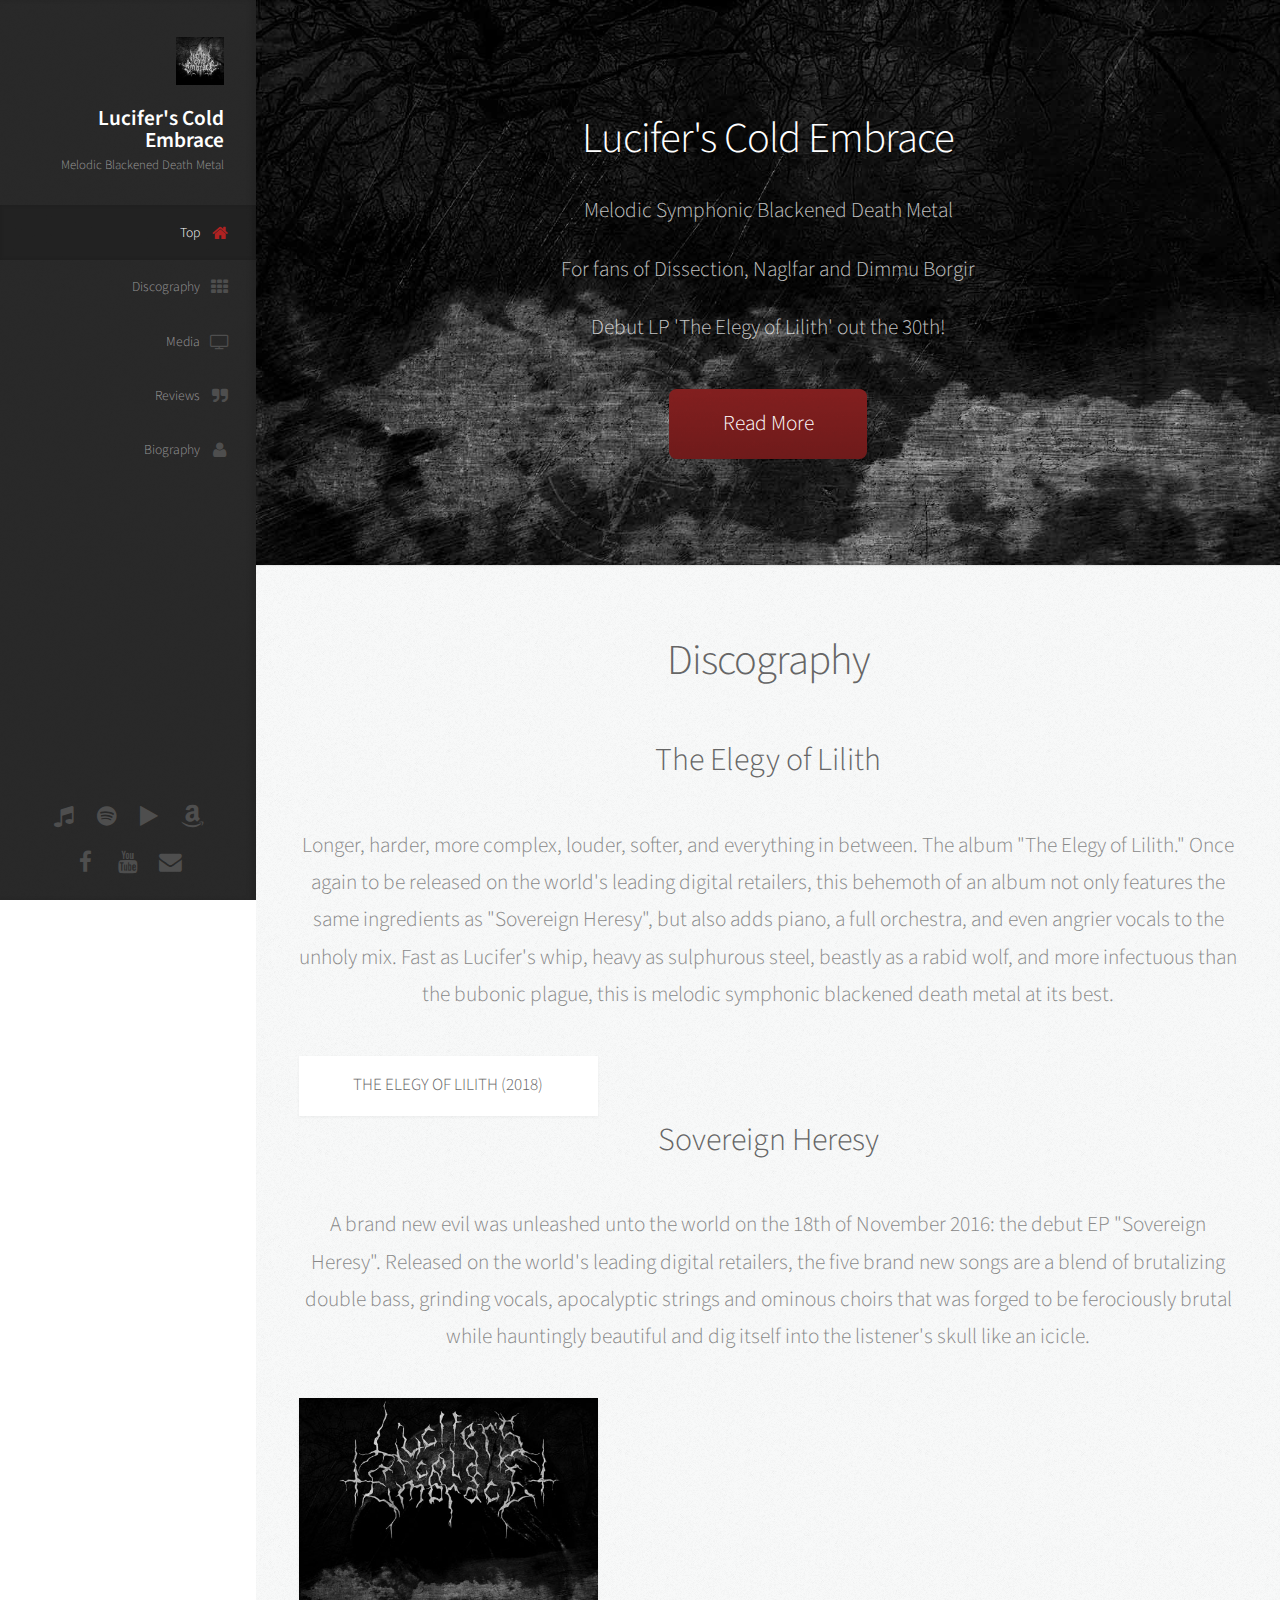
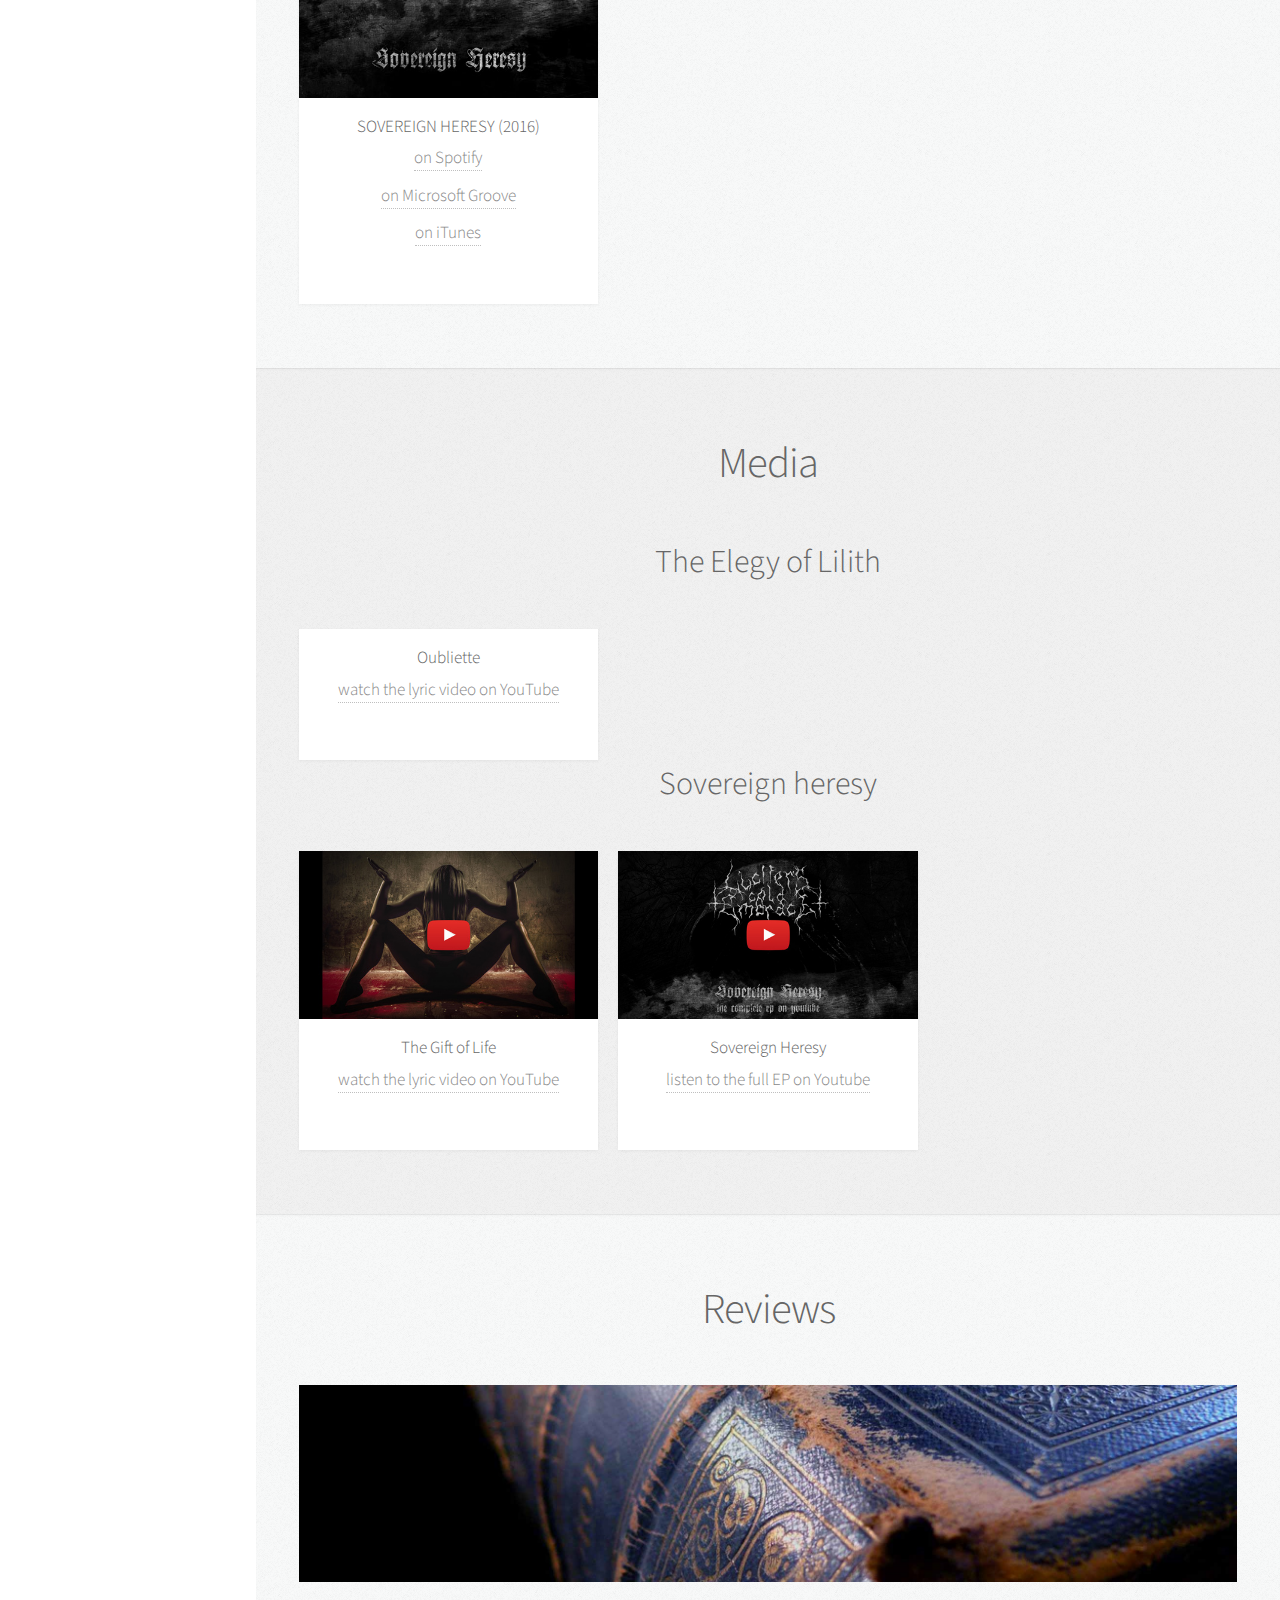
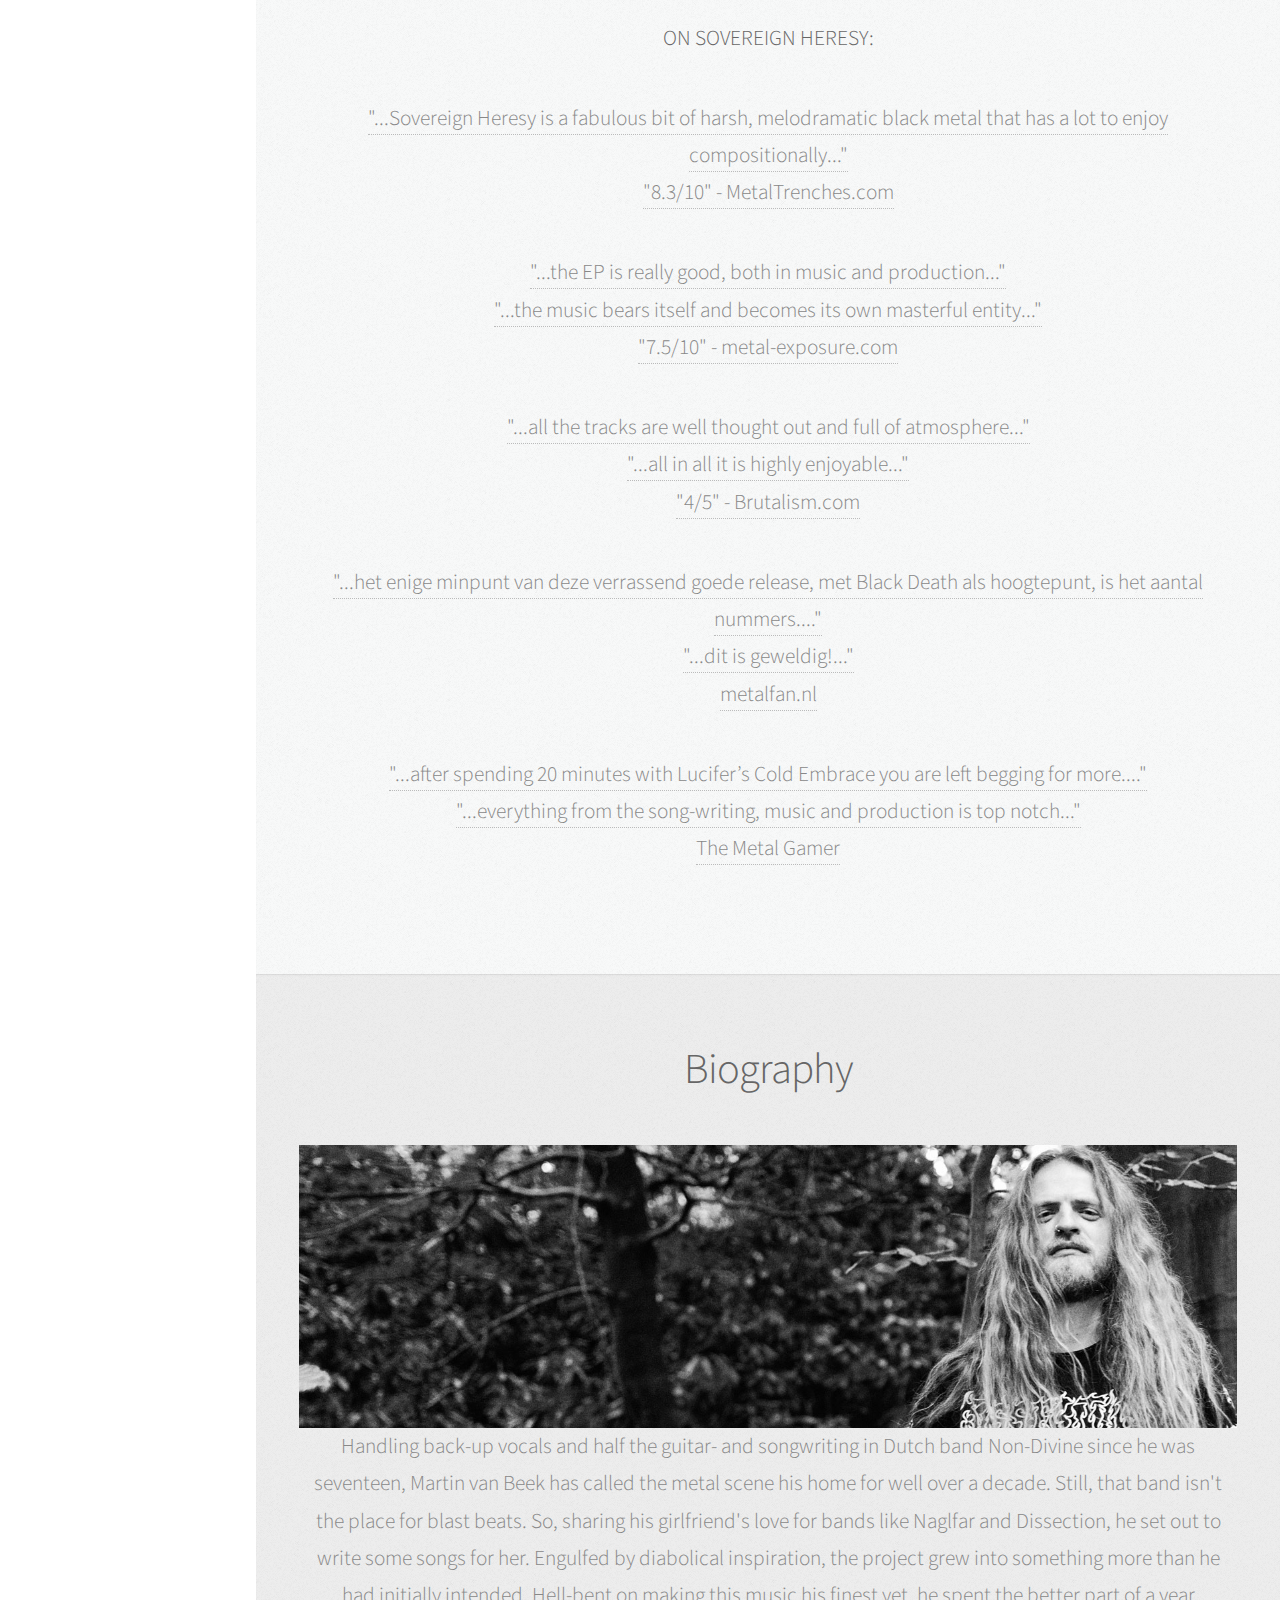
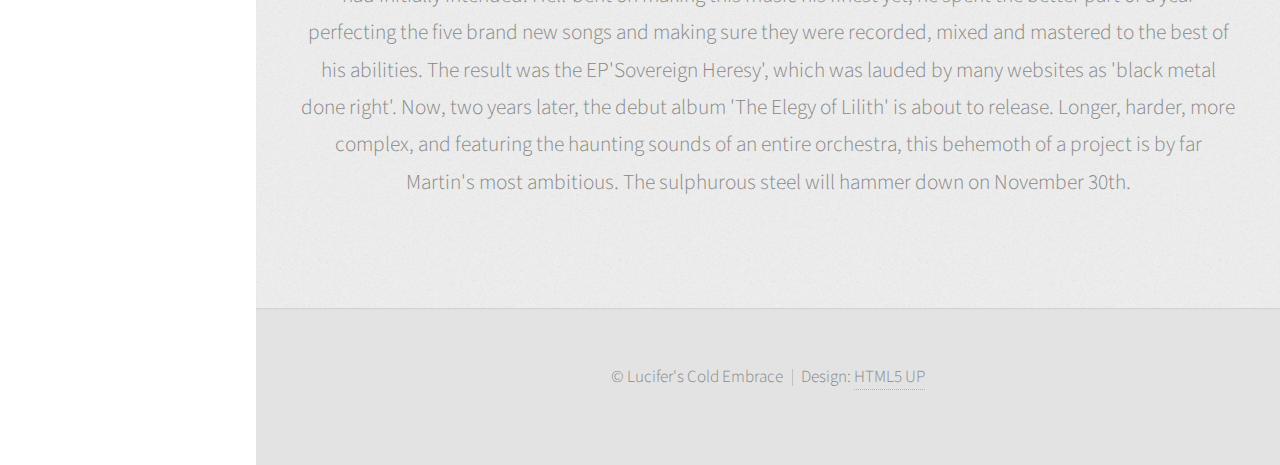
==== index.html @ be16a586 "Add files via upload" ====
﻿<!DOCTYPE HTML>
<!--
	Prologue by HTML5 UP
	html5up.net | @ajlkn
	Free for personal and commercial use under the CCA 3.0 license (html5up.net/license)
	
	Stop looking at my code, you nerd
-->
<html>
	<head>
		<title>Lucifer's Cold Embrace</title>
		<meta charset="utf-8" />
		<meta name="viewport" content="width=device-width, initial-scale=1" />
		<!--[if lte IE 8]><script src="assets/js/ie/html5shiv.js"></script><![endif]-->
		<link rel="stylesheet" href="assets/css/main.css" />
		<!--[if lte IE 8]><link rel="stylesheet" href="assets/css/ie8.css" /><![endif]-->
		<!--[if lte IE 9]><link rel="stylesheet" href="assets/css/ie9.css" /><![endif]-->
	</head>
	<body>

		<!-- Header -->
			<div id="header">

				<div class="top">

					<!-- Logo -->
						<div id="logo">
							<span class="image avatar48"><img src="images/avatar.jpg" alt="" /></span>
							<h1 id="title">Lucifer's Cold Embrace</h1>
							<p>Melodic Blackened Death Metal</p>
						</div>

					<!-- Nav -->
						<nav id="nav">
							<!--

								Prologue's nav expects links in one of two formats:

								1. Hash link (scrolls to a different section within the page)

								   <li><a href="#foobar" id="foobar-link" class="icon fa-whatever-icon-you-want skel-layers-ignoreHref"><span class="label">Foobar</span></a></li>

								2. Standard link (sends the user to another page/site)

								   <li><a href="http://foobar.tld" id="foobar-link" class="icon fa-whatever-icon-you-want"><span class="label">Foobar</span></a></li>

							-->
							<ul>
								<li><a href="#top" id="top-link" class="skel-layers-ignoreHref"><span class="icon fa-home">Top</span></a></li>
								<li><a href="#discography" id="discography-link" class="skel-layers-ignoreHref"><span class="icon fa-th">Discography</span></a></li>
								<li><a href="#media" id="media-link" class="skel-layers-ignoreHref"><span class="icon fa-television">Media</span></a></li>
								<li><a href="#reviews" id="reviews-link" class="skel-layers-ignoreHref"><span class="icon fa-quote-right">Reviews</span></a></li>
								<li><a href="#bio" id="bio-link" class="skel-layers-ignoreHref"><span class="icon fa-user">Biography</span></a></li>

							</ul>
						</nav>

				</div>

				<div class="bottom">

					<!-- Social Icons -->
						<ul class="icons">
							<li><a href="https://itunes.apple.com/us/album/id1169498075?app=itunes" target="_blank" class="fa fa-music fa-lg"></a></li>

							<li><a href="https://open.spotify.com/album/0p7jeuLOYMoJqh9WR6OBzF" target="_blank"class="fa fa-spotify fa-lg"></a></li>

							<li><a href="https://play.google.com/store/music/album/Lucifer_s_Cold_Embrace_Sovereign_Heresy?id=Burei73d75efdeoh2e23hxpz3ly" target="_blank"class="fa fa-play fa-lg"></a></li>
						
							<li><a href="https://www.amazon.com/Sovereign-Heresy-Lucifers-Cold-Embrace/dp/B01M2AJUX8/ref=sr_1_1?s=dmusic&ie=UTF8&qid=1479468135&sr=1-1-mp3-albums-bar-strip-0&keywords=lucifer%27s+cold+embrace" target="_blank"class="fa fa-amazon fa-lg"></a></li></br>
							
							<li><a href="https://www.facebook.com/1154376387963470/" target="_blank" class="fa fa-facebook fa-lg"></a></li>
							
							<li><a href="https://www.youtube.com/channel/UCS_11bZiF0LlR1YlIBVX9vQ" target="_blank"class="fa fa-youtube fa-lg"></a></li>
					
							<li><a href="mailto:martinvanbeek.com@gmail.com" class="fa fa-envelope fa-lg"></a></li>
						</ul>

				</div>

			</div>

		<!-- Main -->
			<div id="main">

				<!-- Top -->
					<section id="top" class="one dark cover">
						<div class="container">

							<header>
								<h2 class="alt"><strong>Lucifer's Cold Embrace</strong></h2>
								<p>Melodic Symphonic Blackened Death Metal<br />
								<p>For fans of Dissection, Naglfar and Dimmu Borgir</p>
								<p>Debut LP 'The Elegy of Lilith' out the 30th!</p>
							</header>

							<footer>
								<a href="#discography" class="button scrolly">Read More</a>
							</footer>

						</div>
					</section>

				<!-- discography -->
					<section id="discography" class="two">
						<div class="container">

							<header>
								<h2>Discography</h2>
							</header>


							<header>
								<h3>The Elegy of Lilith</h3>
							</header>


							<p>Longer, harder, more complex, louder, softer, and everything in between. The album "The Elegy of Lilith." 
							Once again to be released on the world's leading digital retailers, this behemoth of an album not only features the
							same ingredients as "Sovereign Heresy", but also adds piano, a full orchestra, and even angrier vocals to the unholy mix. 
							Fast as Lucifer's whip, heavy as sulphurous steel, beastly as a rabid wolf, and more infectuous than the bubonic plague,
							this is melodic symphonic blackened death metal at its best.
							

							<div class="row">
								<div class="4u 12u$(mobile)">
									<article class="item">
									<a href="" target="" class="image fit"><img src="images/pic09.jpg" alt="" /></a>
										<header>
											<h4><b>THE ELEGY OF LILITH (2018)</b></h4>
								</header>
									</article>
								</div>
							</div>


							<header>
								<h3>Sovereign Heresy</h3>
							</header>


							<p>A brand new evil was unleashed unto the world on the 18th of November 2016: the debut EP
							"Sovereign Heresy". Released on the world's leading
							digital retailers, the five brand new songs are a blend of brutalizing double bass,
							grinding vocals, apocalyptic strings and ominous choirs that was forged to be ferociously
							brutal while hauntingly beautiful and dig itself into the listener's skull like an icicle.
							

							<div class="row">
								<div class="4u 12u$(mobile)">
									<article class="item">
									<a href="https://itunes.apple.com/us/album/id1169498075?app=itunes" target="_blank" class="image fit"><img src="images/pic04.jpg" alt="" /></a>
										<header>
											<h4><b>SOVEREIGN HERESY (2016)</b></h4>
								<ul style="list-style-type:none">

								<li><a href="https://open.spotify.com/album/0p7jeuLOYMoJqh9WR6OBzF" target="_blank">on Spotify</a></li>
								<li><a href="https://www.microsoft.com/en-us/store/music/album/lucifers-cold-embrace/sovereign-heresy/8d6kgwx2kpbp" target="_blank">on Microsoft Groove</a></li>
								<li><a href="https://itunes.apple.com/us/album/id1169498075?app=itunes" target="_blank">on iTunes</a></li>
								</header>

									</article>
								</div>
							</div>





						</div>
					</section>

				<!-- media -->
					<section id="media" class="three">
						<div class="container">

							<header>
								<h2>Media</h2>
							</header>

							<header>
								<h3>The Elegy of Lilith</h3>
							</header>

							<div class="row">
								
								<div class="4u 12u$(mobile)">
									<article class="item">
									<a href="https://www.youtube.com/watch?v=2Y51I3c9TSQ" target="_blank" class="image fit"><img src="images/pic10.jpg" alt="" /></a>
										<header>
											<h3><b>Oubliette</b></h3>
								<ul style="list-style-type:none">
								<li><a href="https://youtu.be/2Y51I3c9TSQ" target="_blank">watch the lyric video on YouTube</a></li>
								</header>

									</article>
								</div>
								
								
							</div>
							
							<header>
								<h3>Sovereign heresy</h3>
							</header>

							<div class="row">
								
								<div class="4u 12u$(mobile)">
									<article class="item">
									<a href="https://youtu.be/mV_9rwxhKqA" target="_blank" class="image fit"><img src="images/pic06.jpg" alt="" /></a>
										<header>
											<h3><b>The Gift of Life</b></h3>
								<ul style="list-style-type:none">
								<li><a href="https://youtu.be/mV_9rwxhKqA" target="_blank">watch the lyric video on YouTube</a></li>
								</header>

									</article>
								</div>
								
								<div class="4u 12u$(mobile)">
									<article class="item">
									<a href="https://youtu.be/UeUNocsJLcg" target="_blank" class="image fit"><img src="images/pic05.jpg" alt="" /></a>
										<header>
											<h3><b>Sovereign Heresy</b></h3>
								<ul style="list-style-type:none">
								<li><a href="https://youtu.be/UeUNocsJLcg" target="_blank">listen to the full EP on Youtube</a></li>
								</header>

									</article>
								</div>
								
							</div>
						
						</div>
					</section>

				<!-- reviews -->
					<section id="reviews" class="two">
						<div class="container">

							<header>
								<h2>Reviews</h2>
							</header>
							
							<a href="" target="" class="image fit"><img src="images/pic07.jpg" alt="" /></a>
							
							</br>
							
							
							<strong>ON SOVEREIGN HERESY:</strong>
							
							
							<p>
							<ul style="list-style-type:none">
							<li><a href="http://metaltrenches.com/reviews/rising-exclusive-premiere-620" target="_blank">"...Sovereign Heresy is a fabulous bit of harsh, melodramatic black metal that has a lot to enjoy compositionally..." </br/> "8.3/10" - MetalTrenches.com</a></li></p>
							
							<p>
							<ul style="list-style-type:none">
							<li><a href="http://metal-exposure.com/cd-reviews/album-reviews-2016/lucifers-cold-embrace-sovereign-heresy-ep/" target="_blank">"...the EP is really good, both in music and production..." </br> "...the music bears itself and becomes its own masterful entity..." </br/> "7.5/10" - metal-exposure.com</a></li></p>
							
							<p>
							<ul style="list-style-type:none">
							<li><a href="http://brutalism.com/content/lucifer-s-cold-embrace-sovereign-heresy" target="_blank">"...all the tracks are well thought out and full of atmosphere..." </br> "...all in all it is highly enjoyable..." </br/> "4/5" - Brutalism.com</a></li></p>
							
							<p>
							<ul style="list-style-type:none">
							<li><a href="http://www.metalfan.nl/reviews.php?id=9710" target="_blank">"...het enige minpunt van deze verrassend goede release, met Black Death als hoogtepunt, is het aantal nummers...." </br> "...dit is geweldig!..." </br/> metalfan.nl</a></li></p>
							
							<p>
							<ul style="list-style-type:none">
							<li><a href="https://themetalgamerblog.wordpress.com/2016/11/26/lucifers-cold-embrace-sovereign-heresy-symphonic-blackdeath-metal/" target="_blank">"...after spending 20 minutes with Lucifer’s Cold Embrace you are left begging for more...." </br> "...everything from the song-writing, music and production is top notch..." </br/> The Metal Gamer</a></li></p>
							
							</p>


						</div>
					</section>

			
				<!-- Biography -->
					<section id="bio" class="four">
						<div class="container">

							<header>
								<h2>Biography</h2>
							</header>

							<a href="images/pic03.jpg" target="_blank" class="image fit"><img src="images/pic08.jpg" alt="" /></a>

							<p>Handling back-up vocals and half the guitar- and songwriting in Dutch band Non-Divine
							since he was seventeen, Martin van Beek has called the metal scene his home for well over a
							decade. 
							Still, that band isn't the place for blast beats.
							
							So, sharing his girlfriend's love for bands like Naglfar and Dissection, he set out to write
							some songs for her. Engulfed by diabolical inspiration, the project grew into something
							more than he had initially intended. Hell-bent on making this music his finest yet, he spent
							the better part of a year perfecting the five brand new songs and making sure they were
							recorded, mixed and mastered to the best of his abilities. The result was the EP'Sovereign Heresy', 
							which was lauded by many websites as 'black metal done right'. Now, two years later, the debut album
							'The Elegy of Lilith' is about to release. Longer, harder, more complex, and featuring the haunting 
							sounds of an entire orchestra, this behemoth of a project is by far Martin's most ambitious. The sulphurous
							steel will hammer down on November 30th.
							</p>

						</div>
					</section>
					
				</div>
					
		<!-- Footer -->
			<div id="footer">

				<!-- Copyright -->
					<ul class="copyright">
						<li>&copy; Lucifer's Cold Embrace</li><li>Design: <a href="http://html5up.net">HTML5 UP</a></li>
					</ul>

			</div>

		<!-- Scripts -->
			<script src="assets/js/jquery.min.js"></script>
			<script src="assets/js/jquery.scrolly.min.js"></script>
			<script src="assets/js/jquery.scrollzer.min.js"></script>
			<script src="assets/js/skel.min.js"></script>
			<script src="assets/js/util.js"></script>
			<!--[if lte IE 8]><script src="assets/js/ie/respond.min.js"></script><![endif]-->
			<script src="assets/js/main.js"></script>

	</body>
</html>
---- assets/css/main.css ----
@import url("font-awesome.min.css");
@import url("https://fonts.googleapis.com/css?family=Source+Sans+Pro:300,300italic,400,600");

/*
	Prologue by HTML5 UP
	html5up.net | @ajlkn
	Free for personal and commercial use under the CCA 3.0 license (html5up.net/license)
*/

/* Reset */

	html, body, div, span, applet, object, iframe, h1, h2, h3, h4, h5, h6, p, blockquote, pre, a, abbr, acronym, address, big, cite, code, del, dfn, em, img, ins, kbd, q, s, samp, small, strike, strong, sub, sup, tt, var, b, u, i, center, dl, dt, dd, ol, ul, li, fieldset, form, label, legend, table, caption, tbody, tfoot, thead, tr, th, td, article, aside, canvas, details, embed, figure, figcaption, footer, header, hgroup, menu, nav, output, ruby, section, summary, time, mark, audio, video {
		margin: 0;
		padding: 0;
		border: 0;
		font-size: 100%;
		font: inherit;
		vertical-align: baseline;
	}

	article, aside, details, figcaption, figure, footer, header, hgroup, menu, nav, section {
		display: block;
	}

	body {
		line-height: 1;
	}

	ol, ul {
		list-style: none;
	}

	blockquote, q {
		quotes: none;
	}

	blockquote:before, blockquote:after, q:before, q:after {
		content: '';
		content: none;
	}

	table {
		border-collapse: collapse;
		border-spacing: 0;
	}

	body {
		-webkit-text-size-adjust: none;
	}

/* Box Model */

	*, *:before, *:after {
		-moz-box-sizing: border-box;
		-webkit-box-sizing: border-box;
		box-sizing: border-box;
	}

/* Containers */

	.container {
		margin-left: auto;
		margin-right: auto;
	}

	.container.\31 25\25 {
		width: 100%;
		max-width: 1750px;
		min-width: 1400px;
	}

	.container.\37 5\25 {
		width: 1050px;
	}

	.container.\35 0\25 {
		width: 700px;
	}

	.container.\32 5\25 {
		width: 350px;
	}

	.container {
		width: 1400px;
	}

	@media screen and (min-width: 961px) and (max-width: 1880px) {

		.container.\31 25\25 {
			width: 100%;
			max-width: 1500px;
			min-width: 1200px;
		}

		.container.\37 5\25 {
			width: 900px;
		}

		.container.\35 0\25 {
			width: 600px;
		}

		.container.\32 5\25 {
			width: 300px;
		}

		.container {
			width: 1200px;
		}

	}

	@media screen and (min-width: 961px) and (max-width: 1620px) {

		.container.\31 25\25 {
			width: 100%;
			max-width: 1200px;
			min-width: 960px;
		}

		.container.\37 5\25 {
			width: 720px;
		}

		.container.\35 0\25 {
			width: 480px;
		}

		.container.\32 5\25 {
			width: 240px;
		}

		.container {
			width: 960px;
		}

	}

	@media screen and (min-width: 961px) and (max-width: 1320px) {

		.container.\31 25\25 {
			width: 100%;
			max-width: 125%;
			min-width: 100%;
		}

		.container.\37 5\25 {
			width: 75%;
		}

		.container.\35 0\25 {
			width: 50%;
		}

		.container.\32 5\25 {
			width: 25%;
		}

		.container {
			width: 100%;
		}

	}

	@media screen and (max-width: 960px) {

		.container.\31 25\25 {
			width: 100%;
			max-width: 125%;
			min-width: 100%;
		}

		.container.\37 5\25 {
			width: 75%;
		}

		.container.\35 0\25 {
			width: 50%;
		}

		.container.\32 5\25 {
			width: 25%;
		}

		.container {
			width: 100%;
		}

	}

	@media screen and (max-width: 736px) {

		.container.\31 25\25 {
			width: 100%;
			max-width: 125%;
			min-width: 100%;
		}

		.container.\37 5\25 {
			width: 75%;
		}

		.container.\35 0\25 {
			width: 50%;
		}

		.container.\32 5\25 {
			width: 25%;
		}

		.container {
			width: 100% !important;
		}

	}

/* Grid */

	.row {
		border-bottom: solid 1px transparent;
		-moz-box-sizing: border-box;
		-webkit-box-sizing: border-box;
		box-sizing: border-box;
	}

	.row > * {
		float: left;
		-moz-box-sizing: border-box;
		-webkit-box-sizing: border-box;
		box-sizing: border-box;
	}

	.row:after, .row:before {
		content: '';
		display: block;
		clear: both;
		height: 0;
	}

	.row.uniform > * > :first-child {
		margin-top: 0;
	}

	.row.uniform > * > :last-child {
		margin-bottom: 0;
	}

	.row.\30 \25 > * {
		padding: 0px 0 0 0px;
	}

	.row.\30 \25 {
		margin: 0px 0 -1px 0px;
	}

	.row.uniform.\30 \25 > * {
		padding: 0px 0 0 0px;
	}

	.row.uniform.\30 \25 {
		margin: 0px 0 -1px 0px;
	}

	.row > * {
		padding: 40px 0 0 40px;
	}

	.row {
		margin: -40px 0 -1px -40px;
	}

	.row.uniform > * {
		padding: 40px 0 0 40px;
	}

	.row.uniform {
		margin: -40px 0 -1px -40px;
	}

	.row.\32 00\25 > * {
		padding: 80px 0 0 80px;
	}

	.row.\32 00\25 {
		margin: -80px 0 -1px -80px;
	}

	.row.uniform.\32 00\25 > * {
		padding: 80px 0 0 80px;
	}

	.row.uniform.\32 00\25 {
		margin: -80px 0 -1px -80px;
	}

	.row.\31 50\25 > * {
		padding: 60px 0 0 60px;
	}

	.row.\31 50\25 {
		margin: -60px 0 -1px -60px;
	}

	.row.uniform.\31 50\25 > * {
		padding: 60px 0 0 60px;
	}

	.row.uniform.\31 50\25 {
		margin: -60px 0 -1px -60px;
	}

	.row.\35 0\25 > * {
		padding: 20px 0 0 20px;
	}

	.row.\35 0\25 {
		margin: -20px 0 -1px -20px;
	}

	.row.uniform.\35 0\25 > * {
		padding: 20px 0 0 20px;
	}

	.row.uniform.\35 0\25 {
		margin: -20px 0 -1px -20px;
	}

	.row.\32 5\25 > * {
		padding: 10px 0 0 10px;
	}

	.row.\32 5\25 {
		margin: -10px 0 -1px -10px;
	}

	.row.uniform.\32 5\25 > * {
		padding: 10px 0 0 10px;
	}

	.row.uniform.\32 5\25 {
		margin: -10px 0 -1px -10px;
	}

	.\31 2u, .\31 2u\24 {
		width: 100%;
		clear: none;
		margin-left: 0;
	}

	.\31 1u, .\31 1u\24 {
		width: 91.6666666667%;
		clear: none;
		margin-left: 0;
	}

	.\31 0u, .\31 0u\24 {
		width: 83.3333333333%;
		clear: none;
		margin-left: 0;
	}

	.\39 u, .\39 u\24 {
		width: 75%;
		clear: none;
		margin-left: 0;
	}

	.\38 u, .\38 u\24 {
		width: 66.6666666667%;
		clear: none;
		margin-left: 0;
	}

	.\37 u, .\37 u\24 {
		width: 58.3333333333%;
		clear: none;
		margin-left: 0;
	}

	.\36 u, .\36 u\24 {
		width: 50%;
		clear: none;
		margin-left: 0;
	}

	.\35 u, .\35 u\24 {
		width: 41.6666666667%;
		clear: none;
		margin-left: 0;
	}

	.\34 u, .\34 u\24 {
		width: 33.3333333333%;
		clear: none;
		margin-left: 0;
	}

	.\33 u, .\33 u\24 {
		width: 25%;
		clear: none;
		margin-left: 0;
	}

	.\32 u, .\32 u\24 {
		width: 16.6666666667%;
		clear: none;
		margin-left: 0;
	}

	.\31 u, .\31 u\24 {
		width: 8.3333333333%;
		clear: none;
		margin-left: 0;
	}

	.\31 2u\24 + *,
	.\31 1u\24 + *,
	.\31 0u\24 + *,
	.\39 u\24 + *,
	.\38 u\24 + *,
	.\37 u\24 + *,
	.\36 u\24 + *,
	.\35 u\24 + *,
	.\34 u\24 + *,
	.\33 u\24 + *,
	.\32 u\24 + *,
	.\31 u\24 + * {
		clear: left;
	}

	.\-11u {
		margin-left: 91.66667%;
	}

	.\-10u {
		margin-left: 83.33333%;
	}

	.\-9u {
		margin-left: 75%;
	}

	.\-8u {
		margin-left: 66.66667%;
	}

	.\-7u {
		margin-left: 58.33333%;
	}

	.\-6u {
		margin-left: 50%;
	}

	.\-5u {
		margin-left: 41.66667%;
	}

	.\-4u {
		margin-left: 33.33333%;
	}

	.\-3u {
		margin-left: 25%;
	}

	.\-2u {
		margin-left: 16.66667%;
	}

	.\-1u {
		margin-left: 8.33333%;
	}

	@media screen and (min-width: 961px) and (max-width: 1880px) {

		.row > * {
			padding: 40px 0 0 40px;
		}

		.row {
			margin: -40px 0 -1px -40px;
		}

		.row.uniform > * {
			padding: 40px 0 0 40px;
		}

		.row.uniform {
			margin: -40px 0 -1px -40px;
		}

		.row.\32 00\25 > * {
			padding: 80px 0 0 80px;
		}

		.row.\32 00\25 {
			margin: -80px 0 -1px -80px;
		}

		.row.uniform.\32 00\25 > * {
			padding: 80px 0 0 80px;
		}

		.row.uniform.\32 00\25 {
			margin: -80px 0 -1px -80px;
		}

		.row.\31 50\25 > * {
			padding: 60px 0 0 60px;
		}

		.row.\31 50\25 {
			margin: -60px 0 -1px -60px;
		}

		.row.uniform.\31 50\25 > * {
			padding: 60px 0 0 60px;
		}

		.row.uniform.\31 50\25 {
			margin: -60px 0 -1px -60px;
		}

		.row.\35 0\25 > * {
			padding: 20px 0 0 20px;
		}

		.row.\35 0\25 {
			margin: -20px 0 -1px -20px;
		}

		.row.uniform.\35 0\25 > * {
			padding: 20px 0 0 20px;
		}

		.row.uniform.\35 0\25 {
			margin: -20px 0 -1px -20px;
		}

		.row.\32 5\25 > * {
			padding: 10px 0 0 10px;
		}

		.row.\32 5\25 {
			margin: -10px 0 -1px -10px;
		}

		.row.uniform.\32 5\25 > * {
			padding: 10px 0 0 10px;
		}

		.row.uniform.\32 5\25 {
			margin: -10px 0 -1px -10px;
		}

		.\31 2u\28wide\29, .\31 2u\24\28wide\29 {
			width: 100%;
			clear: none;
			margin-left: 0;
		}

		.\31 1u\28wide\29, .\31 1u\24\28wide\29 {
			width: 91.6666666667%;
			clear: none;
			margin-left: 0;
		}

		.\31 0u\28wide\29, .\31 0u\24\28wide\29 {
			width: 83.3333333333%;
			clear: none;
			margin-left: 0;
		}

		.\39 u\28wide\29, .\39 u\24\28wide\29 {
			width: 75%;
			clear: none;
			margin-left: 0;
		}

		.\38 u\28wide\29, .\38 u\24\28wide\29 {
			width: 66.6666666667%;
			clear: none;
			margin-left: 0;
		}

		.\37 u\28wide\29, .\37 u\24\28wide\29 {
			width: 58.3333333333%;
			clear: none;
			margin-left: 0;
		}

		.\36 u\28wide\29, .\36 u\24\28wide\29 {
			width: 50%;
			clear: none;
			margin-left: 0;
		}

		.\35 u\28wide\29, .\35 u\24\28wide\29 {
			width: 41.6666666667%;
			clear: none;
			margin-left: 0;
		}

		.\34 u\28wide\29, .\34 u\24\28wide\29 {
			width: 33.3333333333%;
			clear: none;
			margin-left: 0;
		}

		.\33 u\28wide\29, .\33 u\24\28wide\29 {
			width: 25%;
			clear: none;
			margin-left: 0;
		}

		.\32 u\28wide\29, .\32 u\24\28wide\29 {
			width: 16.6666666667%;
			clear: none;
			margin-left: 0;
		}

		.\31 u\28wide\29, .\31 u\24\28wide\29 {
			width: 8.3333333333%;
			clear: none;
			margin-left: 0;
		}

		.\31 2u\24\28wide\29 + *,
		.\31 1u\24\28wide\29 + *,
		.\31 0u\24\28wide\29 + *,
		.\39 u\24\28wide\29 + *,
		.\38 u\24\28wide\29 + *,
		.\37 u\24\28wide\29 + *,
		.\36 u\24\28wide\29 + *,
		.\35 u\24\28wide\29 + *,
		.\34 u\24\28wide\29 + *,
		.\33 u\24\28wide\29 + *,
		.\32 u\24\28wide\29 + *,
		.\31 u\24\28wide\29 + * {
			clear: left;
		}

		.\-11u\28wide\29 {
			margin-left: 91.66667%;
		}

		.\-10u\28wide\29 {
			margin-left: 83.33333%;
		}

		.\-9u\28wide\29 {
			margin-left: 75%;
		}

		.\-8u\28wide\29 {
			margin-left: 66.66667%;
		}

		.\-7u\28wide\29 {
			margin-left: 58.33333%;
		}

		.\-6u\28wide\29 {
			margin-left: 50%;
		}

		.\-5u\28wide\29 {
			margin-left: 41.66667%;
		}

		.\-4u\28wide\29 {
			margin-left: 33.33333%;
		}

		.\-3u\28wide\29 {
			margin-left: 25%;
		}

		.\-2u\28wide\29 {
			margin-left: 16.66667%;
		}

		.\-1u\28wide\29 {
			margin-left: 8.33333%;
		}

	}

	@media screen and (min-width: 961px) and (max-width: 1620px) {

		.row > * {
			padding: 40px 0 0 40px;
		}

		.row {
			margin: -40px 0 -1px -40px;
		}

		.row.uniform > * {
			padding: 40px 0 0 40px;
		}

		.row.uniform {
			margin: -40px 0 -1px -40px;
		}

		.row.\32 00\25 > * {
			padding: 80px 0 0 80px;
		}

		.row.\32 00\25 {
			margin: -80px 0 -1px -80px;
		}

		.row.uniform.\32 00\25 > * {
			padding: 80px 0 0 80px;
		}

		.row.uniform.\32 00\25 {
			margin: -80px 0 -1px -80px;
		}

		.row.\31 50\25 > * {
			padding: 60px 0 0 60px;
		}

		.row.\31 50\25 {
			margin: -60px 0 -1px -60px;
		}

		.row.uniform.\31 50\25 > * {
			padding: 60px 0 0 60px;
		}

		.row.uniform.\31 50\25 {
			margin: -60px 0 -1px -60px;
		}

		.row.\35 0\25 > * {
			padding: 20px 0 0 20px;
		}

		.row.\35 0\25 {
			margin: -20px 0 -1px -20px;
		}

		.row.uniform.\35 0\25 > * {
			padding: 20px 0 0 20px;
		}

		.row.uniform.\35 0\25 {
			margin: -20px 0 -1px -20px;
		}

		.row.\32 5\25 > * {
			padding: 10px 0 0 10px;
		}

		.row.\32 5\25 {
			margin: -10px 0 -1px -10px;
		}

		.row.uniform.\32 5\25 > * {
			padding: 10px 0 0 10px;
		}

		.row.uniform.\32 5\25 {
			margin: -10px 0 -1px -10px;
		}

		.\31 2u\28normal\29, .\31 2u\24\28normal\29 {
			width: 100%;
			clear: none;
			margin-left: 0;
		}

		.\31 1u\28normal\29, .\31 1u\24\28normal\29 {
			width: 91.6666666667%;
			clear: none;
			margin-left: 0;
		}

		.\31 0u\28normal\29, .\31 0u\24\28normal\29 {
			width: 83.3333333333%;
			clear: none;
			margin-left: 0;
		}

		.\39 u\28normal\29, .\39 u\24\28normal\29 {
			width: 75%;
			clear: none;
			margin-left: 0;
		}

		.\38 u\28normal\29, .\38 u\24\28normal\29 {
			width: 66.6666666667%;
			clear: none;
			margin-left: 0;
		}

		.\37 u\28normal\29, .\37 u\24\28normal\29 {
			width: 58.3333333333%;
			clear: none;
			margin-left: 0;
		}

		.\36 u\28normal\29, .\36 u\24\28normal\29 {
			width: 50%;
			clear: none;
			margin-left: 0;
		}

		.\35 u\28normal\29, .\35 u\24\28normal\29 {
			width: 41.6666666667%;
			clear: none;
			margin-left: 0;
		}

		.\34 u\28normal\29, .\34 u\24\28normal\29 {
			width: 33.3333333333%;
			clear: none;
			margin-left: 0;
		}

		.\33 u\28normal\29, .\33 u\24\28normal\29 {
			width: 25%;
			clear: none;
			margin-left: 0;
		}

		.\32 u\28normal\29, .\32 u\24\28normal\29 {
			width: 16.6666666667%;
			clear: none;
			margin-left: 0;
		}

		.\31 u\28normal\29, .\31 u\24\28normal\29 {
			width: 8.3333333333%;
			clear: none;
			margin-left: 0;
		}

		.\31 2u\24\28normal\29 + *,
		.\31 1u\24\28normal\29 + *,
		.\31 0u\24\28normal\29 + *,
		.\39 u\24\28normal\29 + *,
		.\38 u\24\28normal\29 + *,
		.\37 u\24\28normal\29 + *,
		.\36 u\24\28normal\29 + *,
		.\35 u\24\28normal\29 + *,
		.\34 u\24\28normal\29 + *,
		.\33 u\24\28normal\29 + *,
		.\32 u\24\28normal\29 + *,
		.\31 u\24\28normal\29 + * {
			clear: left;
		}

		.\-11u\28normal\29 {
			margin-left: 91.66667%;
		}

		.\-10u\28normal\29 {
			margin-left: 83.33333%;
		}

		.\-9u\28normal\29 {
			margin-left: 75%;
		}

		.\-8u\28normal\29 {
			margin-left: 66.66667%;
		}

		.\-7u\28normal\29 {
			margin-left: 58.33333%;
		}

		.\-6u\28normal\29 {
			margin-left: 50%;
		}

		.\-5u\28normal\29 {
			margin-left: 41.66667%;
		}

		.\-4u\28normal\29 {
			margin-left: 33.33333%;
		}

		.\-3u\28normal\29 {
			margin-left: 25%;
		}

		.\-2u\28normal\29 {
			margin-left: 16.66667%;
		}

		.\-1u\28normal\29 {
			margin-left: 8.33333%;
		}

	}

	@media screen and (min-width: 961px) and (max-width: 1320px) {

		.row > * {
			padding: 20px 0 0 20px;
		}

		.row {
			margin: -20px 0 -1px -20px;
		}

		.row.uniform > * {
			padding: 20px 0 0 20px;
		}

		.row.uniform {
			margin: -20px 0 -1px -20px;
		}

		.row.\32 00\25 > * {
			padding: 40px 0 0 40px;
		}

		.row.\32 00\25 {
			margin: -40px 0 -1px -40px;
		}

		.row.uniform.\32 00\25 > * {
			padding: 40px 0 0 40px;
		}

		.row.uniform.\32 00\25 {
			margin: -40px 0 -1px -40px;
		}

		.row.\31 50\25 > * {
			padding: 30px 0 0 30px;
		}

		.row.\31 50\25 {
			margin: -30px 0 -1px -30px;
		}

		.row.uniform.\31 50\25 > * {
			padding: 30px 0 0 30px;
		}

		.row.uniform.\31 50\25 {
			margin: -30px 0 -1px -30px;
		}

		.row.\35 0\25 > * {
			padding: 10px 0 0 10px;
		}

		.row.\35 0\25 {
			margin: -10px 0 -1px -10px;
		}

		.row.uniform.\35 0\25 > * {
			padding: 10px 0 0 10px;
		}

		.row.uniform.\35 0\25 {
			margin: -10px 0 -1px -10px;
		}

		.row.\32 5\25 > * {
			padding: 5px 0 0 5px;
		}

		.row.\32 5\25 {
			margin: -5px 0 -1px -5px;
		}

		.row.uniform.\32 5\25 > * {
			padding: 5px 0 0 5px;
		}

		.row.uniform.\32 5\25 {
			margin: -5px 0 -1px -5px;
		}

		.\31 2u\28narrow\29, .\31 2u\24\28narrow\29 {
			width: 100%;
			clear: none;
			margin-left: 0;
		}

		.\31 1u\28narrow\29, .\31 1u\24\28narrow\29 {
			width: 91.6666666667%;
			clear: none;
			margin-left: 0;
		}

		.\31 0u\28narrow\29, .\31 0u\24\28narrow\29 {
			width: 83.3333333333%;
			clear: none;
			margin-left: 0;
		}

		.\39 u\28narrow\29, .\39 u\24\28narrow\29 {
			width: 75%;
			clear: none;
			margin-left: 0;
		}

		.\38 u\28narrow\29, .\38 u\24\28narrow\29 {
			width: 66.6666666667%;
			clear: none;
			margin-left: 0;
		}

		.\37 u\28narrow\29, .\37 u\24\28narrow\29 {
			width: 58.3333333333%;
			clear: none;
			margin-left: 0;
		}

		.\36 u\28narrow\29, .\36 u\24\28narrow\29 {
			width: 50%;
			clear: none;
			margin-left: 0;
		}

		.\35 u\28narrow\29, .\35 u\24\28narrow\29 {
			width: 41.6666666667%;
			clear: none;
			margin-left: 0;
		}

		.\34 u\28narrow\29, .\34 u\24\28narrow\29 {
			width: 33.3333333333%;
			clear: none;
			margin-left: 0;
		}

		.\33 u\28narrow\29, .\33 u\24\28narrow\29 {
			width: 25%;
			clear: none;
			margin-left: 0;
		}

		.\32 u\28narrow\29, .\32 u\24\28narrow\29 {
			width: 16.6666666667%;
			clear: none;
			margin-left: 0;
		}

		.\31 u\28narrow\29, .\31 u\24\28narrow\29 {
			width: 8.3333333333%;
			clear: none;
			margin-left: 0;
		}

		.\31 2u\24\28narrow\29 + *,
		.\31 1u\24\28narrow\29 + *,
		.\31 0u\24\28narrow\29 + *,
		.\39 u\24\28narrow\29 + *,
		.\38 u\24\28narrow\29 + *,
		.\37 u\24\28narrow\29 + *,
		.\36 u\24\28narrow\29 + *,
		.\35 u\24\28narrow\29 + *,
		.\34 u\24\28narrow\29 + *,
		.\33 u\24\28narrow\29 + *,
		.\32 u\24\28narrow\29 + *,
		.\31 u\24\28narrow\29 + * {
			clear: left;
		}

		.\-11u\28narrow\29 {
			margin-left: 91.66667%;
		}

		.\-10u\28narrow\29 {
			margin-left: 83.33333%;
		}

		.\-9u\28narrow\29 {
			margin-left: 75%;
		}

		.\-8u\28narrow\29 {
			margin-left: 66.66667%;
		}

		.\-7u\28narrow\29 {
			margin-left: 58.33333%;
		}

		.\-6u\28narrow\29 {
			margin-left: 50%;
		}

		.\-5u\28narrow\29 {
			margin-left: 41.66667%;
		}

		.\-4u\28narrow\29 {
			margin-left: 33.33333%;
		}

		.\-3u\28narrow\29 {
			margin-left: 25%;
		}

		.\-2u\28narrow\29 {
			margin-left: 16.66667%;
		}

		.\-1u\28narrow\29 {
			margin-left: 8.33333%;
		}

	}

	@media screen and (max-width: 960px) {

		.row > * {
			padding: 20px 0 0 20px;
		}

		.row {
			margin: -20px 0 -1px -20px;
		}

		.row.uniform > * {
			padding: 20px 0 0 20px;
		}

		.row.uniform {
			margin: -20px 0 -1px -20px;
		}

		.row.\32 00\25 > * {
			padding: 40px 0 0 40px;
		}

		.row.\32 00\25 {
			margin: -40px 0 -1px -40px;
		}

		.row.uniform.\32 00\25 > * {
			padding: 40px 0 0 40px;
		}

		.row.uniform.\32 00\25 {
			margin: -40px 0 -1px -40px;
		}

		.row.\31 50\25 > * {
			padding: 30px 0 0 30px;
		}

		.row.\31 50\25 {
			margin: -30px 0 -1px -30px;
		}

		.row.uniform.\31 50\25 > * {
			padding: 30px 0 0 30px;
		}

		.row.uniform.\31 50\25 {
			margin: -30px 0 -1px -30px;
		}

		.row.\35 0\25 > * {
			padding: 10px 0 0 10px;
		}

		.row.\35 0\25 {
			margin: -10px 0 -1px -10px;
		}

		.row.uniform.\35 0\25 > * {
			padding: 10px 0 0 10px;
		}

		.row.uniform.\35 0\25 {
			margin: -10px 0 -1px -10px;
		}

		.row.\32 5\25 > * {
			padding: 5px 0 0 5px;
		}

		.row.\32 5\25 {
			margin: -5px 0 -1px -5px;
		}

		.row.uniform.\32 5\25 > * {
			padding: 5px 0 0 5px;
		}

		.row.uniform.\32 5\25 {
			margin: -5px 0 -1px -5px;
		}

		.\31 2u\28narrower\29, .\31 2u\24\28narrower\29 {
			width: 100%;
			clear: none;
			margin-left: 0;
		}

		.\31 1u\28narrower\29, .\31 1u\24\28narrower\29 {
			width: 91.6666666667%;
			clear: none;
			margin-left: 0;
		}

		.\31 0u\28narrower\29, .\31 0u\24\28narrower\29 {
			width: 83.3333333333%;
			clear: none;
			margin-left: 0;
		}

		.\39 u\28narrower\29, .\39 u\24\28narrower\29 {
			width: 75%;
			clear: none;
			margin-left: 0;
		}

		.\38 u\28narrower\29, .\38 u\24\28narrower\29 {
			width: 66.6666666667%;
			clear: none;
			margin-left: 0;
		}

		.\37 u\28narrower\29, .\37 u\24\28narrower\29 {
			width: 58.3333333333%;
			clear: none;
			margin-left: 0;
		}

		.\36 u\28narrower\29, .\36 u\24\28narrower\29 {
			width: 50%;
			clear: none;
			margin-left: 0;
		}

		.\35 u\28narrower\29, .\35 u\24\28narrower\29 {
			width: 41.6666666667%;
			clear: none;
			margin-left: 0;
		}

		.\34 u\28narrower\29, .\34 u\24\28narrower\29 {
			width: 33.3333333333%;
			clear: none;
			margin-left: 0;
		}

		.\33 u\28narrower\29, .\33 u\24\28narrower\29 {
			width: 25%;
			clear: none;
			margin-left: 0;
		}

		.\32 u\28narrower\29, .\32 u\24\28narrower\29 {
			width: 16.6666666667%;
			clear: none;
			margin-left: 0;
		}

		.\31 u\28narrower\29, .\31 u\24\28narrower\29 {
			width: 8.3333333333%;
			clear: none;
			margin-left: 0;
		}

		.\31 2u\24\28narrower\29 + *,
		.\31 1u\24\28narrower\29 + *,
		.\31 0u\24\28narrower\29 + *,
		.\39 u\24\28narrower\29 + *,
		.\38 u\24\28narrower\29 + *,
		.\37 u\24\28narrower\29 + *,
		.\36 u\24\28narrower\29 + *,
		.\35 u\24\28narrower\29 + *,
		.\34 u\24\28narrower\29 + *,
		.\33 u\24\28narrower\29 + *,
		.\32 u\24\28narrower\29 + *,
		.\31 u\24\28narrower\29 + * {
			clear: left;
		}

		.\-11u\28narrower\29 {
			margin-left: 91.66667%;
		}

		.\-10u\28narrower\29 {
			margin-left: 83.33333%;
		}

		.\-9u\28narrower\29 {
			margin-left: 75%;
		}

		.\-8u\28narrower\29 {
			margin-left: 66.66667%;
		}

		.\-7u\28narrower\29 {
			margin-left: 58.33333%;
		}

		.\-6u\28narrower\29 {
			margin-left: 50%;
		}

		.\-5u\28narrower\29 {
			margin-left: 41.66667%;
		}

		.\-4u\28narrower\29 {
			margin-left: 33.33333%;
		}

		.\-3u\28narrower\29 {
			margin-left: 25%;
		}

		.\-2u\28narrower\29 {
			margin-left: 16.66667%;
		}

		.\-1u\28narrower\29 {
			margin-left: 8.33333%;
		}

	}

	@media screen and (max-width: 736px) {

		.row > * {
			padding: 20px 0 0 20px;
		}

		.row {
			margin: -20px 0 -1px -20px;
		}

		.row.uniform > * {
			padding: 20px 0 0 20px;
		}

		.row.uniform {
			margin: -20px 0 -1px -20px;
		}

		.row.\32 00\25 > * {
			padding: 40px 0 0 40px;
		}

		.row.\32 00\25 {
			margin: -40px 0 -1px -40px;
		}

		.row.uniform.\32 00\25 > * {
			padding: 40px 0 0 40px;
		}

		.row.uniform.\32 00\25 {
			margin: -40px 0 -1px -40px;
		}

		.row.\31 50\25 > * {
			padding: 30px 0 0 30px;
		}

		.row.\31 50\25 {
			margin: -30px 0 -1px -30px;
		}

		.row.uniform.\31 50\25 > * {
			padding: 30px 0 0 30px;
		}

		.row.uniform.\31 50\25 {
			margin: -30px 0 -1px -30px;
		}

		.row.\35 0\25 > * {
			padding: 10px 0 0 10px;
		}

		.row.\35 0\25 {
			margin: -10px 0 -1px -10px;
		}

		.row.uniform.\35 0\25 > * {
			padding: 10px 0 0 10px;
		}

		.row.uniform.\35 0\25 {
			margin: -10px 0 -1px -10px;
		}

		.row.\32 5\25 > * {
			padding: 5px 0 0 5px;
		}

		.row.\32 5\25 {
			margin: -5px 0 -1px -5px;
		}

		.row.uniform.\32 5\25 > * {
			padding: 5px 0 0 5px;
		}

		.row.uniform.\32 5\25 {
			margin: -5px 0 -1px -5px;
		}

		.\31 2u\28mobile\29, .\31 2u\24\28mobile\29 {
			width: 100%;
			clear: none;
			margin-left: 0;
		}

		.\31 1u\28mobile\29, .\31 1u\24\28mobile\29 {
			width: 91.6666666667%;
			clear: none;
			margin-left: 0;
		}

		.\31 0u\28mobile\29, .\31 0u\24\28mobile\29 {
			width: 83.3333333333%;
			clear: none;
			margin-left: 0;
		}

		.\39 u\28mobile\29, .\39 u\24\28mobile\29 {
			width: 75%;
			clear: none;
			margin-left: 0;
		}

		.\38 u\28mobile\29, .\38 u\24\28mobile\29 {
			width: 66.6666666667%;
			clear: none;
			margin-left: 0;
		}

		.\37 u\28mobile\29, .\37 u\24\28mobile\29 {
			width: 58.3333333333%;
			clear: none;
			margin-left: 0;
		}

		.\36 u\28mobile\29, .\36 u\24\28mobile\29 {
			width: 50%;
			clear: none;
			margin-left: 0;
		}

		.\35 u\28mobile\29, .\35 u\24\28mobile\29 {
			width: 41.6666666667%;
			clear: none;
			margin-left: 0;
		}

		.\34 u\28mobile\29, .\34 u\24\28mobile\29 {
			width: 33.3333333333%;
			clear: none;
			margin-left: 0;
		}

		.\33 u\28mobile\29, .\33 u\24\28mobile\29 {
			width: 25%;
			clear: none;
			margin-left: 0;
		}

		.\32 u\28mobile\29, .\32 u\24\28mobile\29 {
			width: 16.6666666667%;
			clear: none;
			margin-left: 0;
		}

		.\31 u\28mobile\29, .\31 u\24\28mobile\29 {
			width: 8.3333333333%;
			clear: none;
			margin-left: 0;
		}

		.\31 2u\24\28mobile\29 + *,
		.\31 1u\24\28mobile\29 + *,
		.\31 0u\24\28mobile\29 + *,
		.\39 u\24\28mobile\29 + *,
		.\38 u\24\28mobile\29 + *,
		.\37 u\24\28mobile\29 + *,
		.\36 u\24\28mobile\29 + *,
		.\35 u\24\28mobile\29 + *,
		.\34 u\24\28mobile\29 + *,
		.\33 u\24\28mobile\29 + *,
		.\32 u\24\28mobile\29 + *,
		.\31 u\24\28mobile\29 + * {
			clear: left;
		}

		.\-11u\28mobile\29 {
			margin-left: 91.66667%;
		}

		.\-10u\28mobile\29 {
			margin-left: 83.33333%;
		}

		.\-9u\28mobile\29 {
			margin-left: 75%;
		}

		.\-8u\28mobile\29 {
			margin-left: 66.66667%;
		}

		.\-7u\28mobile\29 {
			margin-left: 58.33333%;
		}

		.\-6u\28mobile\29 {
			margin-left: 50%;
		}

		.\-5u\28mobile\29 {
			margin-left: 41.66667%;
		}

		.\-4u\28mobile\29 {
			margin-left: 33.33333%;
		}

		.\-3u\28mobile\29 {
			margin-left: 25%;
		}

		.\-2u\28mobile\29 {
			margin-left: 16.66667%;
		}

		.\-1u\28mobile\29 {
			margin-left: 8.33333%;
		}

	}

/* Basic */

	body {
		background: #fff;
		font-family: 'Source Sans Pro', sans-serif;
		font-size: 19pt;
		font-weight: 300;
		line-height: 1.75em;
		color: #888;
	}

		body.is-loading * {
			-moz-transition: none !important;
			-webkit-transition: none !important;
			-ms-transition: none !important;
			transition: none !important;
			-moz-animation: none !important;
			-webkit-animation: none !important;
			-ms-animation: none !important;
			animation: none !important;
		}

	input, textarea, select {
		font-family: 'Source Sans Pro', sans-serif;
		font-size: 19pt;
		font-weight: 300;
		line-height: 1.75em;
		color: #888;
	}

	h1, h2, h3, h4, h5, h6 {
		font-weight: 300;
		color: #666;
		line-height: 1.5em;
	}

	h1 a, h2 a, h3 a, h4 a, h5 a, h6 a {
		color: inherit;
		text-decoration: none;
	}

		h1 a strong, h2 a strong, h3 a strong, h4 a strong, h5 a strong, h6 a strong {
			color: #333;
		}

	h2 {
		font-size: 2em;
		letter-spacing: -1px;
	}

		h2.alt {
			color: #888;
		}

			h2.alt strong {
				color: #666;
			}

	h3 {
		font-size: 1.5em;
	}

	header {
		margin: 0 0 2em 0;
	}

		header > p {
			margin: 1em 0 0 0;
		}

	footer {
		margin: 2em 0 0 0;
	}

	strong, b {
		font-weight: 300;
		color: #666;
	}

	em, i {
		font-style: italic;
	}

	a {
		text-decoration: none;
		color: inherit;
		border-bottom: dotted 1px rgba(128, 128, 128, 0.5);
		-moz-transition: color 0.35s ease-in-out, border-bottom-color 0.35s ease-in-out;
		-webkit-transition: color 0.35s ease-in-out, border-bottom-color 0.35s ease-in-out;
		-ms-transition: color 0.35s ease-in-out, border-bottom-color 0.35s ease-in-out;
		transition: color 0.35s ease-in-out, border-bottom-color 0.35s ease-in-out;
		outline: 0;
	}

		a:hover {
			color: #B02222;
			border-bottom-color: rgba(255, 255, 255, 0);
		}

	sub {
		position: relative;
		top: 0.5em;
		font-size: 0.8em;
	}

	sup {
		position: relative;
		top: -0.5em;
		font-size: 0.8em;
	}

	hr {
		border: 0;
		border-top: solid 1px #ddd;
	}

	blockquote {
		border-left: solid 0.5em #ddd;
		padding: 1em 0 1em 2em;
		font-style: italic;
	}

	p, ul, ol, dl, table {
		margin-bottom: 2em;
	}

	br.clear {
		clear: both;
	}

/* Sections/Article */

	section, article {
		margin-bottom: 3em;
	}

		section > :last-child,
		section > .container, section:last-child, article > :last-child,
		article > .container, article:last-child {
			margin-bottom: 0;
		}

		.row > section, .row > article {
			margin-bottom: 0;
		}

/* Image */

	.image {
		display: inline-block;
		border: 0;
	}

		.image img {
			display: block;
			width: 100%;
		}

		.image.avatar48 {
			width: 48px;
			height: 48px;
			background: #f00;
		}

			.image.avatar48 img {
				width: 48px;
				height: 48px;
			}

		.image.fit {
			display: block;
			width: 100%;
		}

		.image.featured {
			display: block;
			width: 100%;
			margin: 0 0 2em 0;
		}

		.image.left {
			float: left;
			margin: 0 2em 2em 0;
		}

		.image.centered {
			display: block;
			margin: 0 0 2em 0;
		}

			.image.centered img {
				margin: 0 auto;
				width: auto;
			}

/* List */

	ul.default {
		list-style: disc;
		padding-left: 1em;
	}

		ul.default li {
			padding-left: 0.5em;
		}

	ul.icons {
		cursor: default;
	}

		ul.icons li {
			display: inline-block;
		}

		ul.icons a {
			display: inline-block;
			width: 2em;
			height: 2em;
			line-height: 2em;
			text-align: center;
			border: 0;
		}

	ol.default {
		list-style: decimal;
		padding-left: 1.25em;
	}

		ol.default li {
			padding-left: 0.25em;
		}

/* Form */

	form label {
		display: block;
		text-align: left;
		margin-bottom: 0.5em;
	}

	form input[type="text"],
	form input[type="email"],
	form input[type="password"],
	form select,
	form textarea {
		position: relative;
		-webkit-appearance: none;
		display: block;
		border: 0;
		outline: 0;
		background: #fff;
		background: rgba(255, 255, 255, 0.75);
		width: 100%;
		border-radius: 0.35em;
		padding: 0.75em 1em 0.75em 1em;
		box-shadow: inset 0 0.1em 0.1em 0 rgba(0, 0, 0, 0.05);
		border: solid 1px rgba(0, 0, 0, 0.15);
		-moz-transition: all 0.35s ease-in-out;
		-webkit-transition: all 0.35s ease-in-out;
		-ms-transition: all 0.35s ease-in-out;
		transition: all 0.35s ease-in-out;
	}

		form input[type="text"]:focus,
		form input[type="email"]:focus,
		form input[type="password"]:focus,
		form select:focus,
		form textarea:focus {
			box-shadow: 0 0 2px 1px #842020;
			background: #fff;
		}

	form input[type="text"],
	form input[type="email"],
	form input[type="password"],
	form select {
		line-height: 1.25em;
	}

	form textarea {
		min-height: 14em;
	}

	form .formerize-placeholder {
		color: #555 !important;
	}

	form ::-webkit-input-placeholder {
		color: #555 !important;
	}

	form :-moz-placeholder {
		color: #555 !important;
	}

	form ::-moz-placeholder {
		color: #555 !important;
	}

	form :-ms-input-placeholder {
		color: #555 !important;
	}

	form ::-moz-focus-inner {
		border: 0;
	}

/* Table */

	table {
		width: 100%;
	}

		table.default {
			width: 100%;
			text-align: left;
		}

			table.default tbody tr:nth-child(2n+2) {
				background: #f4f4f4;
			}

			table.default td {
				padding: 0.5em 1em 0.5em 1em;
			}

			table.default th {
				text-align: left;
				padding: 0.5em 1em 0.5em 1em;
				color: #fff;
				background: #292929 url("images/overlay.png");
			}

			table.default thead {
				background: #444;
				color: #fff;
			}

			table.default tfoot {
				background: #eee;
			}

/* Button */

	input[type="button"],
	input[type="submit"],
	input[type="reset"],
	button,
	.button {
		position: relative;
		display: inline-block;
		border-radius: 0.35em;
		color: #fff !important;
		text-decoration: none;
		padding: 0.75em 2.5em 0.75em 2.5em;
		background-color: #842020;
		border: 0;
		cursor: pointer;
		background-image: -moz-linear-gradient(top, rgba(0, 0, 0, 0), rgba(0, 0, 0, 0.15)), url("images/overlay.png");
		background-image: -webkit-linear-gradient(top, rgba(0, 0, 0, 0), rgba(0, 0, 0, 0.15)), url("images/overlay.png");
		background-image: -ms-linear-gradient(top, rgba(0, 0, 0, 0), rgba(0, 0, 0, 0.15)), url("images/overlay.png");
		background-image: linear-gradient(top, rgba(0, 0, 0, 0), rgba(0, 0, 0, 0.15)), url("images/overlay.png");
		-moz-transition: background-color 0.35s ease-in-out;
		-webkit-transition: background-color 0.35s ease-in-out;
		-ms-transition: background-color 0.35s ease-in-out;
		transition: background-color 0.35s ease-in-out;
	}

		input[type="button"]:hover,
		input[type="submit"]:hover,
		input[type="reset"]:hover,
		button:hover,
		.button:hover {
			background-color: #CC2D2D;
		}

		input[type="button"]:active,
		input[type="submit"]:active,
		input[type="reset"]:active,
		button:active,
		.button:active {
			background-color: #B1B1B1;
		}

/* Item */

	.item {
		box-shadow: 0 0.05em 0.15em 0 rgba(0, 0, 0, 0.05);
		margin-bottom: 40px;
	}

		.item header {
			background: #fff;
			margin: 0;
			padding: 1em 0 1em 0;
			font-size: 0.8em;
		}

			.item header h3 {
				font-size: 1em;
			}

/* Icons */

	.icon {
		text-decoration: none;
	}

		.icon:before {
			display: inline-block;
			font-family: FontAwesome;
			font-size: 1.25em;
			text-decoration: none;
			font-style: normal;
			font-weight: normal;
			line-height: 1;
			-webkit-font-smoothing: antialiased;
			-moz-osx-font-smoothing: grayscale;
		}

		.icon > .label {
			display: none;
		}

/* Header */

	#header {
		display: -moz-flex;
		display: -webkit-flex;
		display: -ms-flex;
		display: flex;
		-moz-flex-direction: column;
		-webkit-flex-direction: column;
		-ms-flex-direction: column;
		flex-direction: column;
		-moz-justify-content: space-between;
		-webkit-justify-content: space-between;
		-ms-justify-content: space-between;
		justify-content: space-between;
		background: #292929 url("images/overlay.png");
		box-shadow: inset -0.25em 0 0.25em 0 rgba(0, 0, 0, 0.1);
		color: #fff;
		height: 100%;
		left: 0;
		overflow-y: auto;
		position: fixed;
		text-align: right;
		top: 0;
		width: 375px;
	}

		#header .top {
			-moz-flex-grow: 1;
			-webkit-flex-grow: 1;
			-ms-flex-grow: 1;
			flex-grow: 1;
		}

		#header .bottom {
			-moz-flex-shrink: 0;
			-webkit-flex-shrink: 0;
			-ms-flex-shrink: 0;
			flex-shrink: 0;
			padding: 1.5em 0 0.75em 0;
		}

			#header .bottom > :last-child {
				margin-bottom: 0;
			}

		#header .icons {
			font-size: 0.8em;
			text-align: center;
		}

			#header .icons a {
				color: #4E4E4E;
				-moz-transition: color 0.35s ease-in-out;
				-webkit-transition: color 0.35s ease-in-out;
				-ms-transition: color 0.35s ease-in-out;
				transition: color 0.35s ease-in-out;
			}

				#header .icons a:hover {
					color: #fff;
				}

	#logo {
		position: relative;
		margin: 1.75em 1.5em 1.5em 1.5em;
		min-height: 48px;
		cursor: default;
	}

		#logo h1 {
			position: relative;
			color: #fff;
			font-weight: 600;
			font-size: 1em;
			line-height: 1em;
		}

		#logo p {
			position: relative;
			display: block;
			font-size: 0.6em;
			color: rgba(255, 255, 255, 0.5);
			line-height: 1.25em;
			margin: 0.5em 0 0 0;
		}

		#logo .image {
			position: absolute;
			left: 0;
			top: 0;
		}

	#nav ul {
		margin-bottom: 0;
	}

		#nav ul li a {
			display: block;
			padding: 0.5em 1.5em 0.5em 1.5em;
			color: rgba(255, 255, 255, 0.5);
			text-decoration: none;
			outline: 0;
			border: 0;
			-moz-transition: none;
			-webkit-transition: none;
			-ms-transition: none;
			transition: none;
		}

			#nav ul li a span {
				position: relative;
				display: block;
				font-size: 0.8em;
			}

				#nav ul li a span:before {
					position: absolute;
					left: 0;
					color: #4E4E4E;
					text-align: center;
					width: 1.25em;
					line-height: 1.75em;
				}

			#nav ul li a.active {
				background: rgba(0, 0, 0, 0.15);
				box-shadow: inset 0 0 0.25em 0 rgba(0, 0, 0, 0.125);
				color: #fff;
			}

				#nav ul li a.active span:before {
					color: #B02222;
				}

/* Footer */

	#footer {
		margin-left: 375px;
		text-align: center;
		background-color: #E3E3E3;
		padding: 3em 0 4em 0;
		box-shadow: inset 0 1px 0 0 rgba(0, 0, 0, 0.05), inset 0 0.1em 0.1em 0 rgba(0, 0, 0, 0.025);
		font-size: 0.8em;
	}

		#footer .copyright {
			cursor: default;
			margin: 0;
		}

			#footer .copyright li {
				display: inline-block;
				line-height: 1em;
				border-left: solid 1px rgba(128, 128, 128, 0.35);
				padding: 0 0 0 0.5em;
				margin: 0 0 0 0.5em;
			}

				#footer .copyright li:first-child {
					border-left: 0;
					padding-left: 0;
					margin-left: 0;
				}

/* Main */

	#main {
		margin-left: 375px;
	}

		#main > section {
			margin: 0;
			overflow: hidden;
			padding: 4em 0;
			box-shadow: inset 0 1px 0 0 rgba(0, 0, 0, 0.05), inset 0 0.1em 0.1em 0 rgba(0, 0, 0, 0.025);
			text-align: center;
			background-image: url("images/overlay.png");
		}

			#main > section.dark {
				color: #ddd;
				color: rgba(255, 255, 255, 0.75);
			}

				#main > section.dark h2, #main > section.dark h3, #main > section.dark h4, #main > section.dark h5, #main > section.dark h6 {
					color: inherit;
				}

				#main > section.dark strong {
					color: #fff;
					border-color: inherit;
				}

				#main > section.dark a {
					color: #fff;
					border-color: inherit;
				}

					#main > section.dark a:hover {
						border-bottom-color: rgba(255, 255, 255, 0);
					}

			#main > section.cover {
				padding: 6em 0;
				background-size: cover;
				background-position: center center;
			}

			#main > section.one {
				background-color: #929292;
				background-image: url("../../images/banner.jpg");
			}

			#main > section.two {
				background-color: #F9FAFA;
			}

			#main > section.three {
				background-color: #F2F2F2;
			}

			#main > section.four {
				background-color: #EEEEEE;
			}

/* Wide */

	@media screen and (min-width: 961px) and (max-width: 1880px) {

		/* Basic */

			body, input, textarea, select {
				font-size: 17pt;
			}

		/* Header */

			#header {
				width: 300px;
			}

		/* Footer */

			#footer {
				margin-left: 300px;
			}

		/* Main */

			#main {
				margin-left: 300px;
			}

	}

/* Normal */

	@media screen and (min-width: 961px) and (max-width: 1620px) {

		/* Main */

			#main > section {
				padding: 3em 0;
			}

			#main section.cover {
				padding: 5em 0;
			}

	}

/* Narrow */

	@media screen and (min-width: 961px) and (max-width: 1320px) {

		/* Basic */

			body, input, textarea, select {
				font-size: 16pt;
			}

			.container {
				padding: 0 2em 0 2em;
			}

		/* List */

			ul.icons li a {
				width: 1.75em;
			}

		/* Item */

			.item {
				margin-bottom: 20px;
			}

		/* Header */

			#header {
				width: 20%;
			}

			#logo .image {
				position: relative;
				margin: 0 0 0.5em 0;
			}

			#nav ul li a {
				font-size: 0.8em;
				padding-top: 0.5em;
				padding-bottom: 0.5em;
			}

				#nav ul li a span {
					padding-right: 2.25em;
				}

					#nav ul li a span:before {
						left: 100%;
						margin-left: -1.25em;
						line-height: 2.25em;
					}

		/* Footer */

			#footer {
				margin-left: 20%;
			}

		/* Main */

			#main {
				margin-left: 20%;
			}

	}

/* Narrower */

	#headerToggle {
		display: none;
	}

	@media screen and (max-width: 960px) {

		/* Basic */

			html, body {
				overflow-x: hidden;
			}

			body, input, textarea, select {
				font-size: 16pt;
			}

			header br {
				display: none;
			}

			.container {
				padding: 0 2em 0 2em;
			}

		/* Item */

			.item {
				margin-bottom: 15px;
			}

		/* List */

			ul.icons a {
				width: 1.75em;
				font-size: 1.25em;
			}

		/* Header */

			#header {
				-moz-backface-visibility: hidden;
				-webkit-backface-visibility: hidden;
				-ms-backface-visibility: hidden;
				backface-visibility: hidden;
				-moz-transform: translateX(-275px);
				-webkit-transform: translateX(-275px);
				-ms-transform: translateX(-275px);
				transform: translateX(-275px);
				-moz-transition: -moz-transform 0.5s ease;
				-webkit-transition: -webkit-transform 0.5s ease;
				-ms-transition: -ms-transform 0.5s ease;
				transition: transform 0.5s ease;
				-webkit-overflow-scrolling: touch;
				display: block;
				height: 100%;
				left: 0;
				overflow-y: auto;
				position: fixed;
				top: 0;
				width: 275px;
				z-index: 10002;
				width: 275px;
				background: #292929 url("images/overlay.png");
				box-shadow: inset -0.25em 0 0.25em 0 rgba(0, 0, 0, 0.125);
			}

				#header .top {
					position: relative;
				}

				#header .bottom {
					border-top: solid 1px rgba(255, 255, 255, 0.05);
					box-shadow: 0 -1px 0 0 rgba(0, 0, 0, 0.15);
					padding-top: 2em;
					margin-top: 2em;
					position: relative;
				}

			#logo {
				margin: 1.5em 1.25em 1.25em 1.25em;
			}

			#nav ul li a {
				padding: 0.5em 1.25em 0.5em 1.25em;
			}

			#headerToggle {
				-moz-backface-visibility: hidden;
				-webkit-backface-visibility: hidden;
				-ms-backface-visibility: hidden;
				backface-visibility: hidden;
				-moz-transition: -moz-transform 0.5s ease;
				-webkit-transition: -webkit-transform 0.5s ease;
				-ms-transition: -ms-transform 0.5s ease;
				transition: transform 0.5s ease;
				display: block;
				height: 2.25em;
				left: 0;
				position: fixed;
				top: 0;
				width: 3.25em;
				z-index: 10001;
			}

				#headerToggle .toggle {
					position: absolute;
					left: 0;
					top: 0;
					width: 100%;
					height: 100%;
					outline: 0;
					border: 0;
				}

					#headerToggle .toggle:before {
						font-family: FontAwesome;
						text-decoration: none;
						font-style: normal;
						font-weight: normal;
						-webkit-font-smoothing: antialiased;
						-moz-osx-font-smoothing: grayscale;
						content: '\f0c9';
						color: #fff;
						font-size: 18px;
						line-height: 2.25em;
						background: rgba(128, 136, 144, 0.5);
						border-radius: 0.35em;
						text-align: center;
						position: absolute;
						left: 0.5em;
						top: 0.5em;
						display: block;
						width: 3.25em;
						height: 2.25em;
						line-height: 2.25em;
					}

			body.header-visible #main {
				-moz-transform: translateX(275px);
				-webkit-transform: translateX(275px);
				-ms-transform: translateX(275px);
				transform: translateX(275px);
			}

			body.header-visible #headerToggle {
				-moz-transform: translateX(275px);
				-webkit-transform: translateX(275px);
				-ms-transform: translateX(275px);
				transform: translateX(275px);
			}

			body.header-visible #header {
				-moz-transform: translateX(0);
				-webkit-transform: translateX(0);
				-ms-transform: translateX(0);
				transform: translateX(0);
			}

		/* Footer */

			#footer {
				margin-left: 0;
			}

		/* Main */

			#main {
				-moz-backface-visibility: hidden;
				-webkit-backface-visibility: hidden;
				-ms-backface-visibility: hidden;
				backface-visibility: hidden;
				-moz-transition: -moz-transform 0.5s ease;
				-webkit-transition: -webkit-transform 0.5s ease;
				-ms-transition: -ms-transform 0.5s ease;
				transition: transform 0.5s ease;
				padding-bottom: 1px;
				margin-left: 0;
			}

				#main > section {
					padding: 3em 0;
				}

				#main section.cover {
					padding: 4em 0;
				}

	}

/* Mobile */

	@media screen and (max-width: 736px) {

		/* Basic */

			body, input, textarea, select {
				font-size: 14pt;
			}

			h2 {
				font-size: 1.5em;
				letter-spacing: 0;
				font-weight: 300;
			}

			.container {
				padding: 0 15px 0 15px;
			}

		/* List */

			ul.icons a {
				width: 2em;
				font-size: 1.25em;
			}

		/* Main */

			#main > section {
				padding: 2em 0;
			}

			#main section.cover {
				padding: 4em 0em;
			}

				#main section.cover header {
					padding: 0 1em;
				}

		/* Footer */

			#footer .copyright li {
				display: block;
				line-height: 1.25em;
				border: 0;
				padding: 0;
				margin: 1em 0 0 0;
			}

				#footer .copyright li:first-child {
					margin-top: 0;
				}

	}
---- assets/css/ie8.css ----
/*
	Prologue by HTML5 UP
	html5up.net | @ajlkn
	Free for personal and commercial use under the CCA 3.0 license (html5up.net/license)
*/

/* Section/Article */

	section > .last-child, section.last-child, article > .last-child, article.last-child {
		margin-bottom: 0;
	}

/* Form */

	form input[type="text"],
	form input[type="email"],
	form input[type="password"],
	form select,
	form textarea {
		-ms-behavior: url("assets/js/ie/PIE.htc");
	}

/* Button */

	input[type="button"],
	input[type="submit"],
	input[type="reset"],
	button,
	.button {
		-ms-behavior: url("assets/js/ie/PIE.htc");
	}

/* Header */

	#nav ul li a {
		color: #888;
	}

		#nav ul li a.active {
			background: #1C2022;
		}

	#headerToggle .toggle {
		background-color: #888;
	}

/* Main */

	#main > section.cover {
		background-position: auto;
		-ms-behavior: url("assets/js/ie/backgroundsize.min.htc");
	}
---- assets/css/ie9.css ----
/*
	Prologue by HTML5 UP
	html5up.net | @ajlkn
	Free for personal and commercial use under the CCA 3.0 license (html5up.net/license)
*/

/* Button */

	input[type="button"],
	input[type="submit"],
	input[type="reset"],
	button,
	.button {
		background-image: url("images/ie/grad0-15.svg");
	}
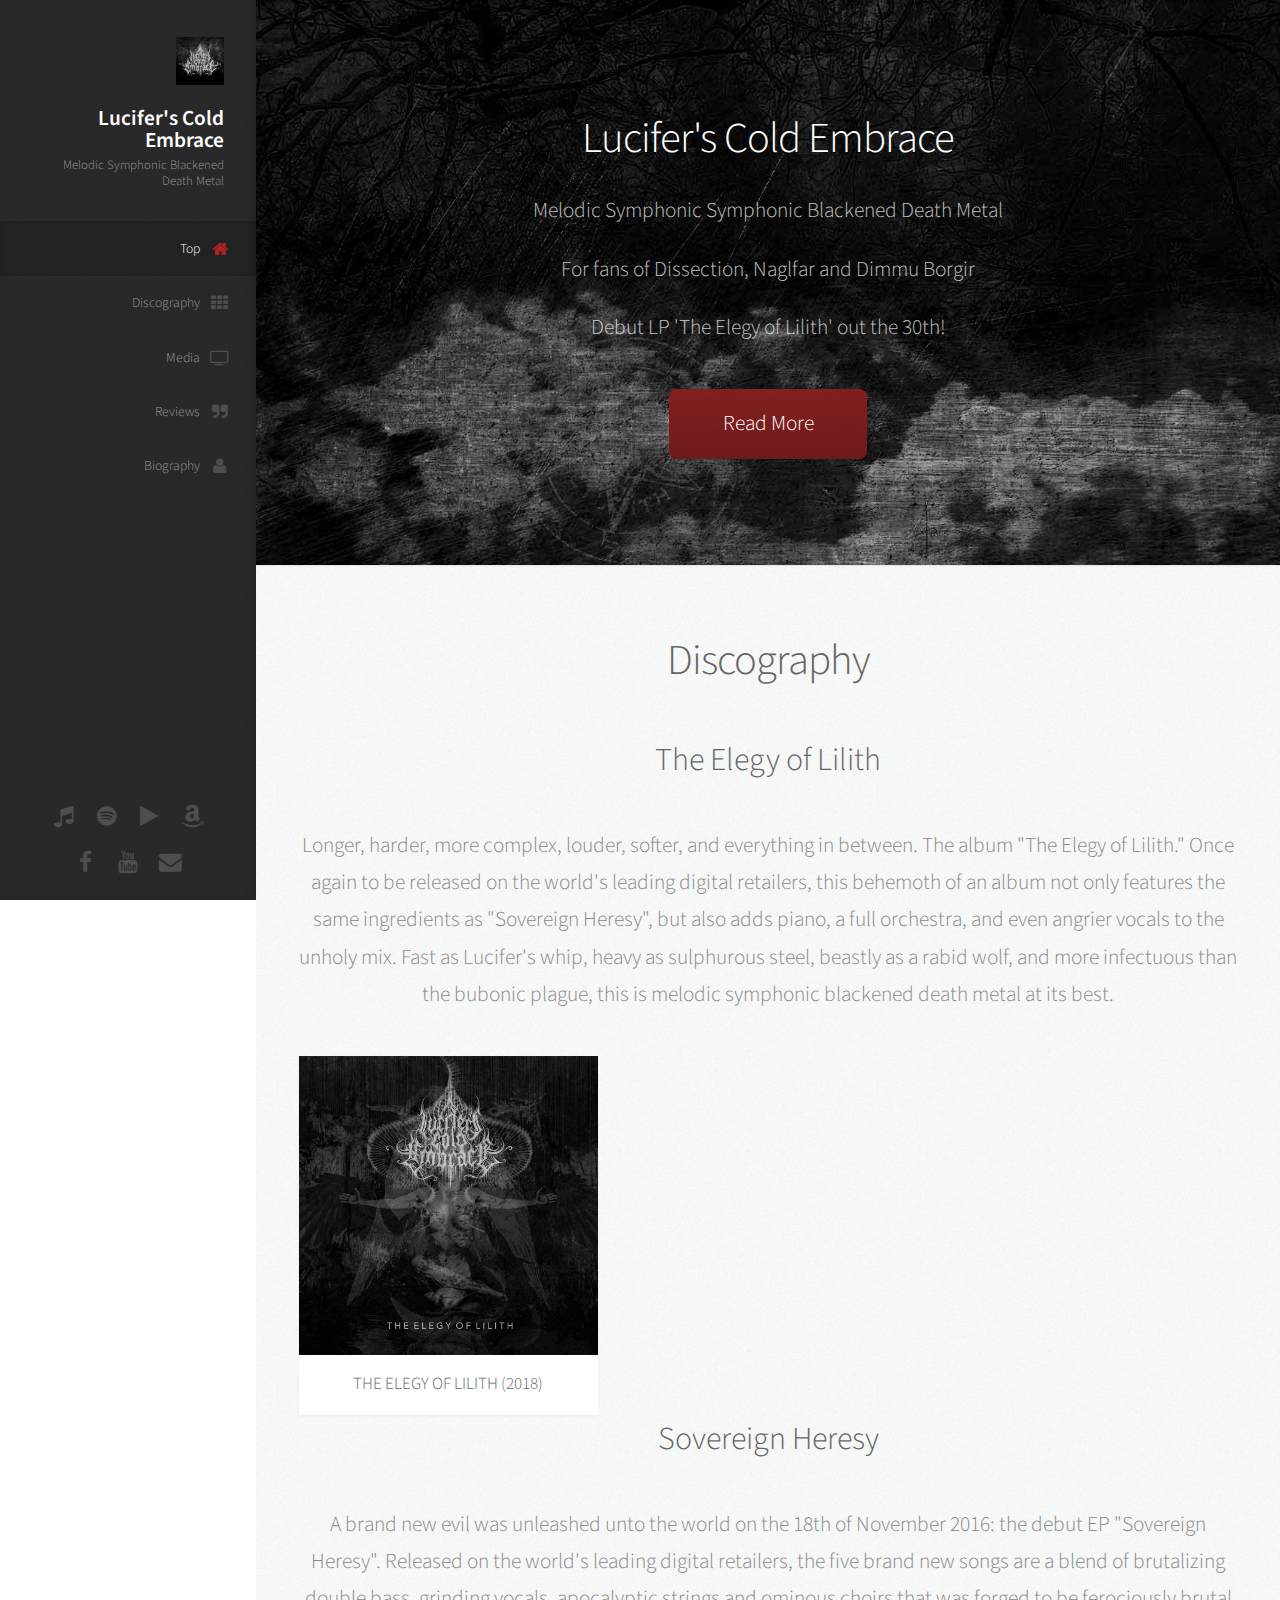
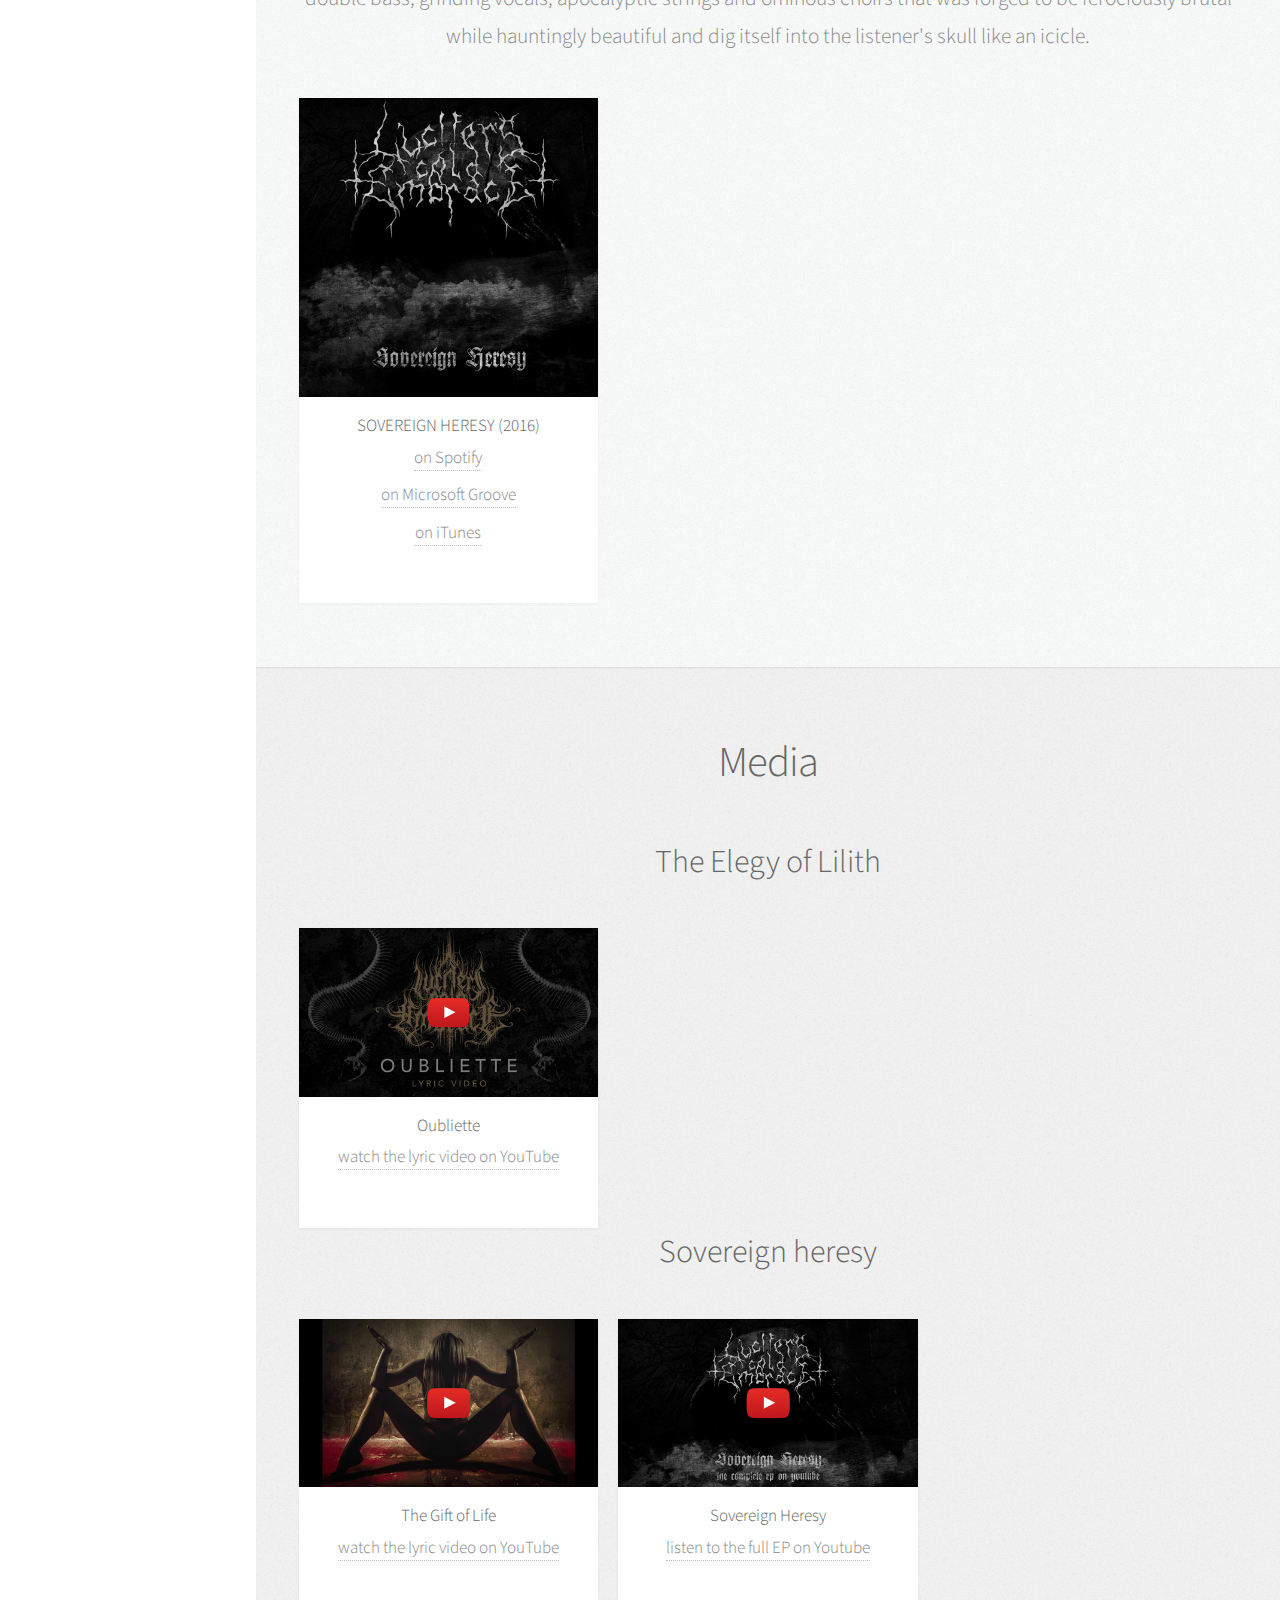
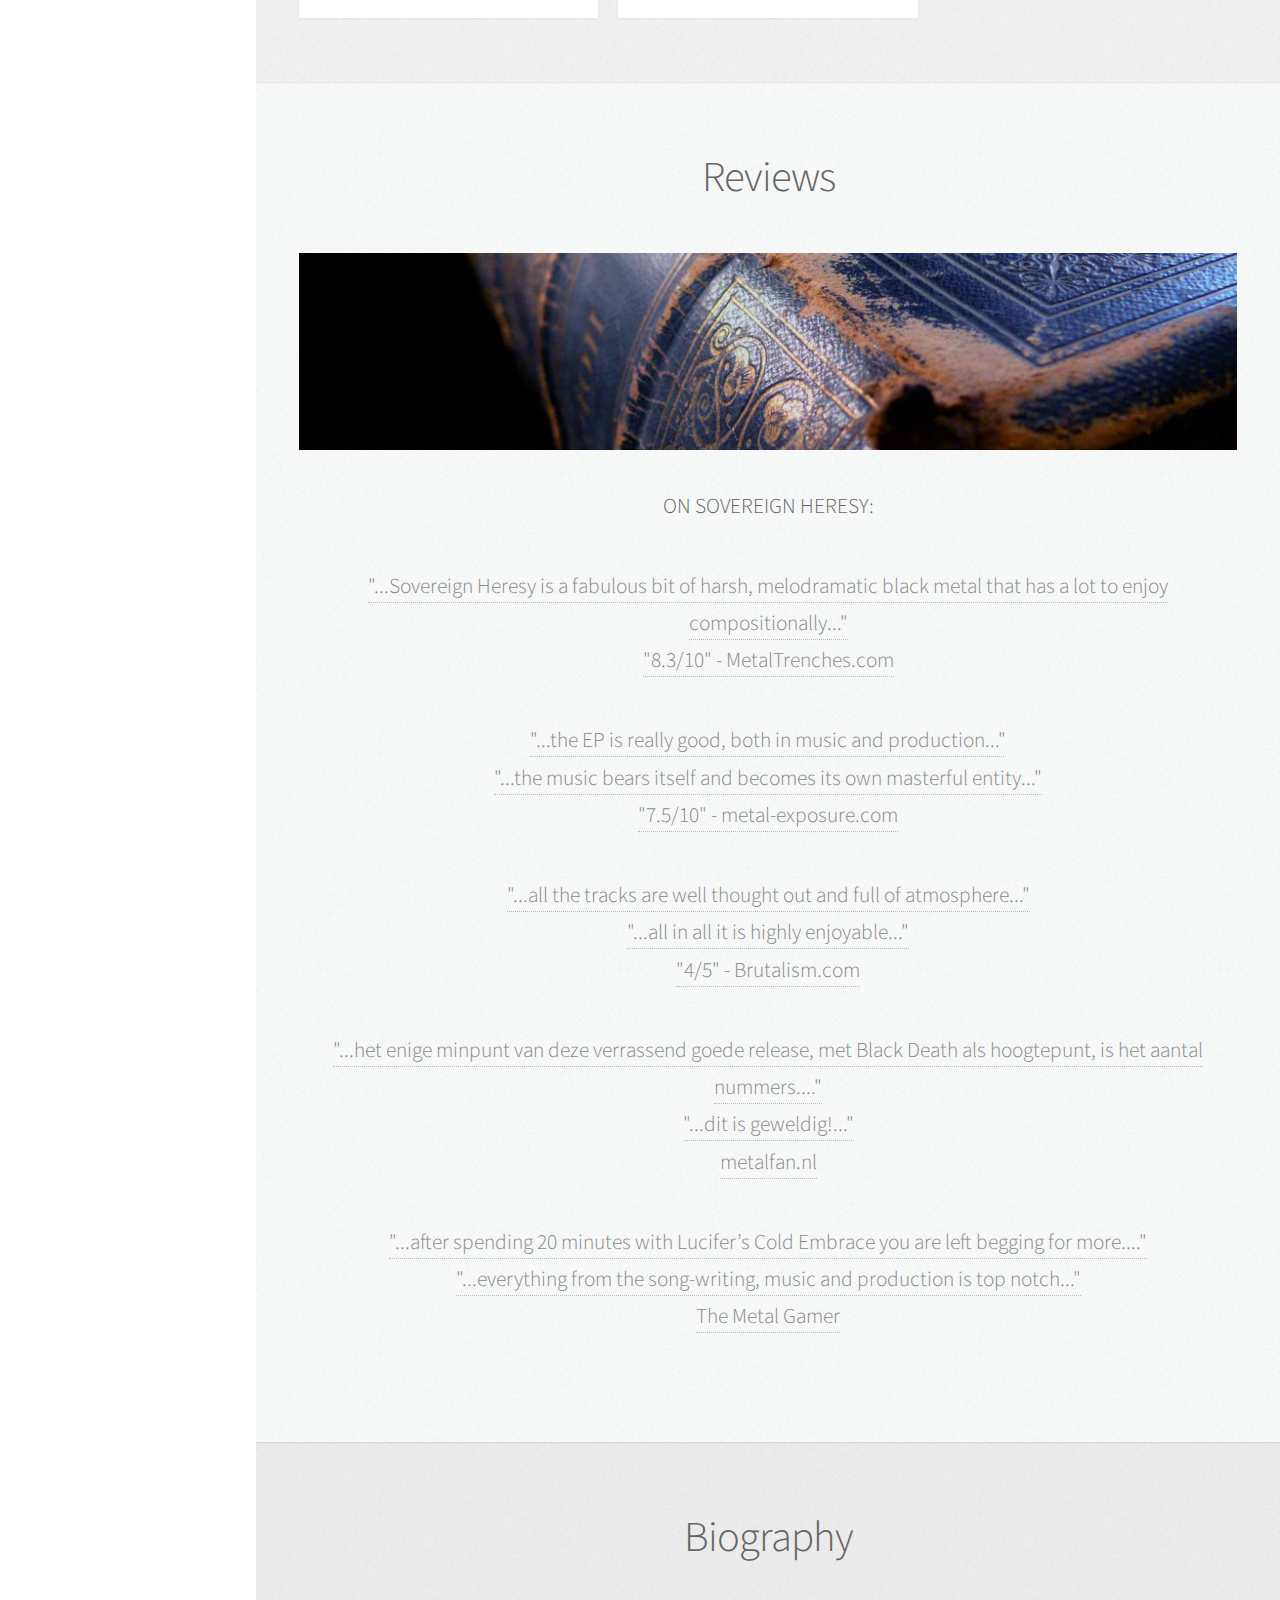
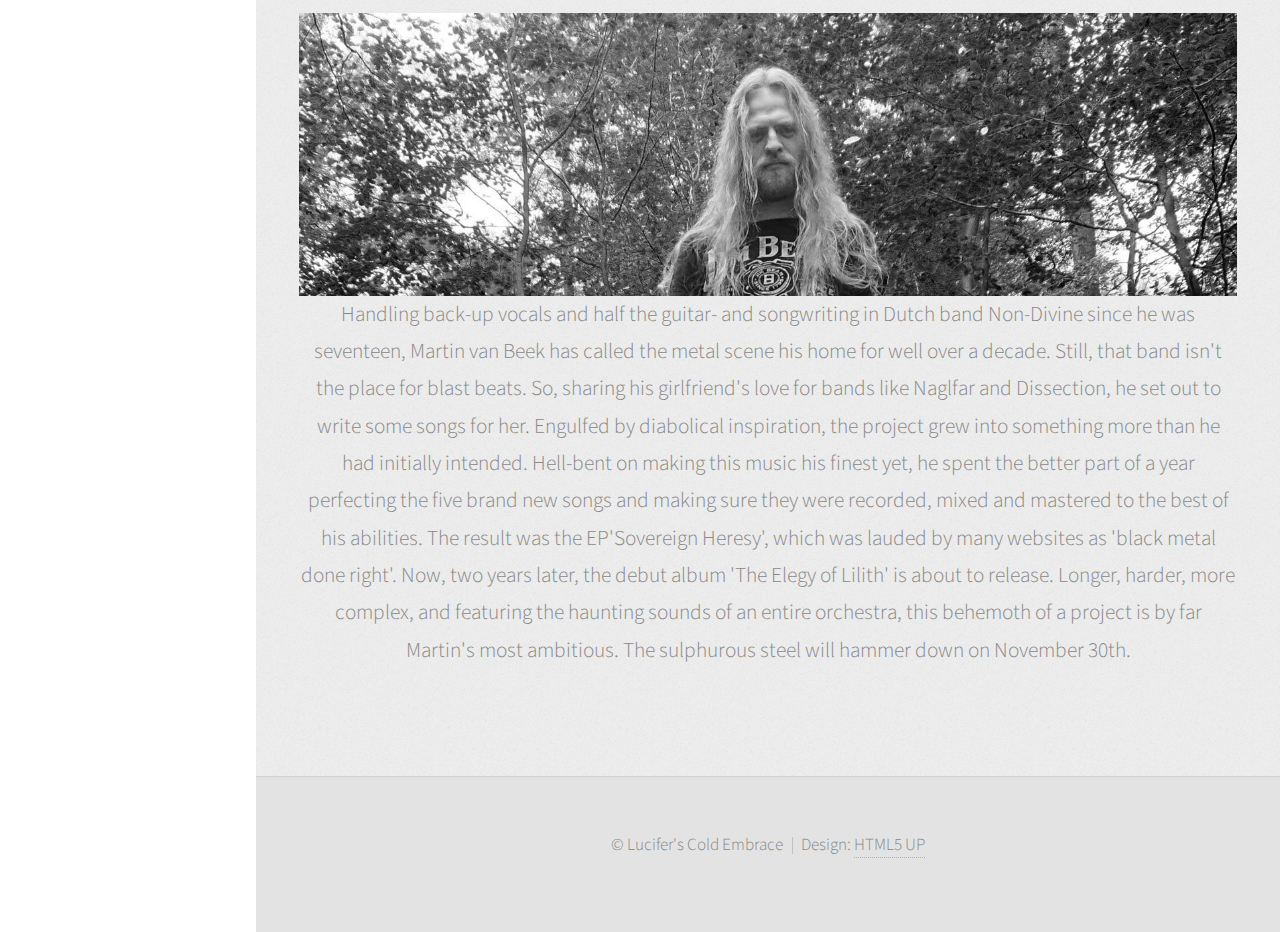
==== commit 79e351cd: "Add files via upload" ====
--- a/index.html
+++ b/index.html
@@ -27,7 +27,7 @@
 						<div id="logo">
 							<span class="image avatar48"><img src="images/avatar.jpg" alt="" /></span>
 							<h1 id="title">Lucifer's Cold Embrace</h1>
-							<p>Melodic Blackened Death Metal</p>
+							<p>Melodic Symphonic Blackened Death Metal</p>
 						</div>
 
 					<!-- Nav -->
@@ -89,7 +89,7 @@
 
 							<header>
 								<h2 class="alt"><strong>Lucifer's Cold Embrace</strong></h2>
-								<p>Melodic Symphonic Blackened Death Metal<br />
+								<p>Melodic Symphonic Symphonic Blackened Death Metal<br />
 								<p>For fans of Dissection, Naglfar and Dimmu Borgir</p>
 								<p>Debut LP 'The Elegy of Lilith' out the 30th!</p>
 							</header>
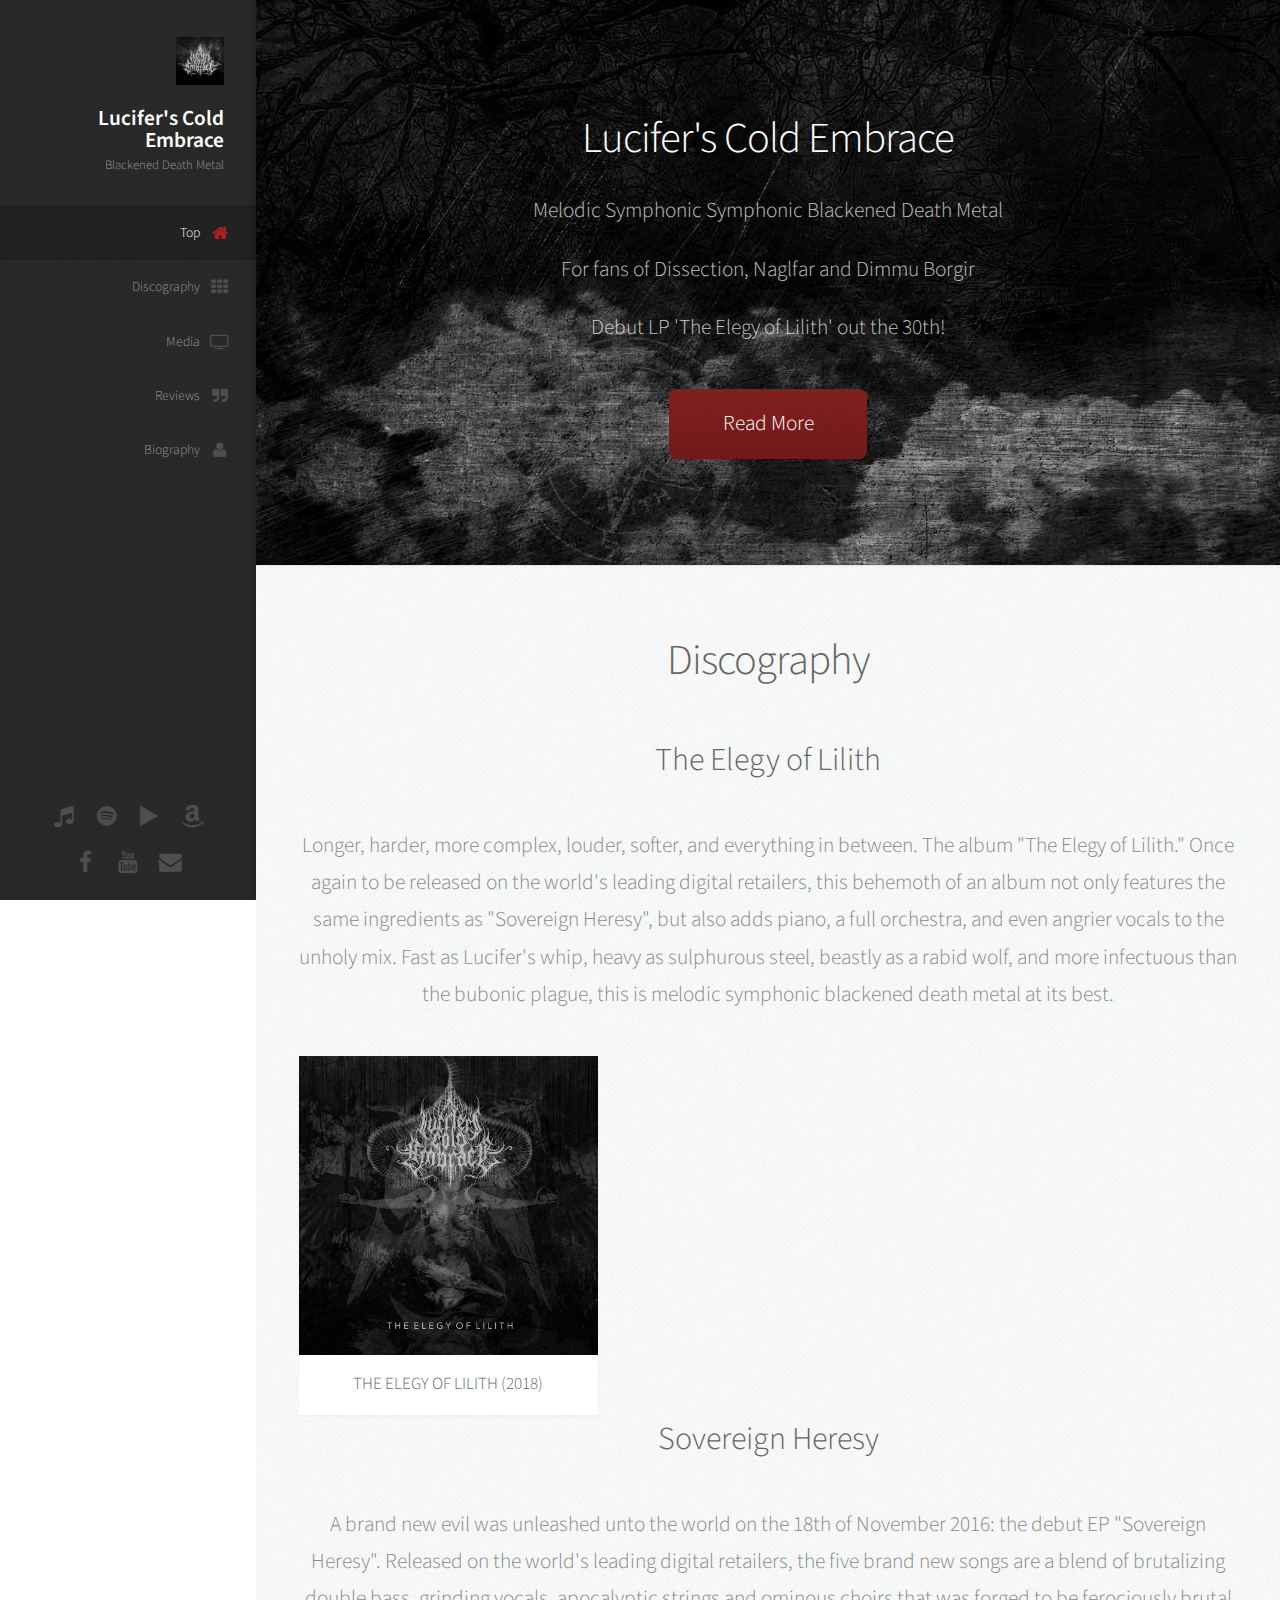
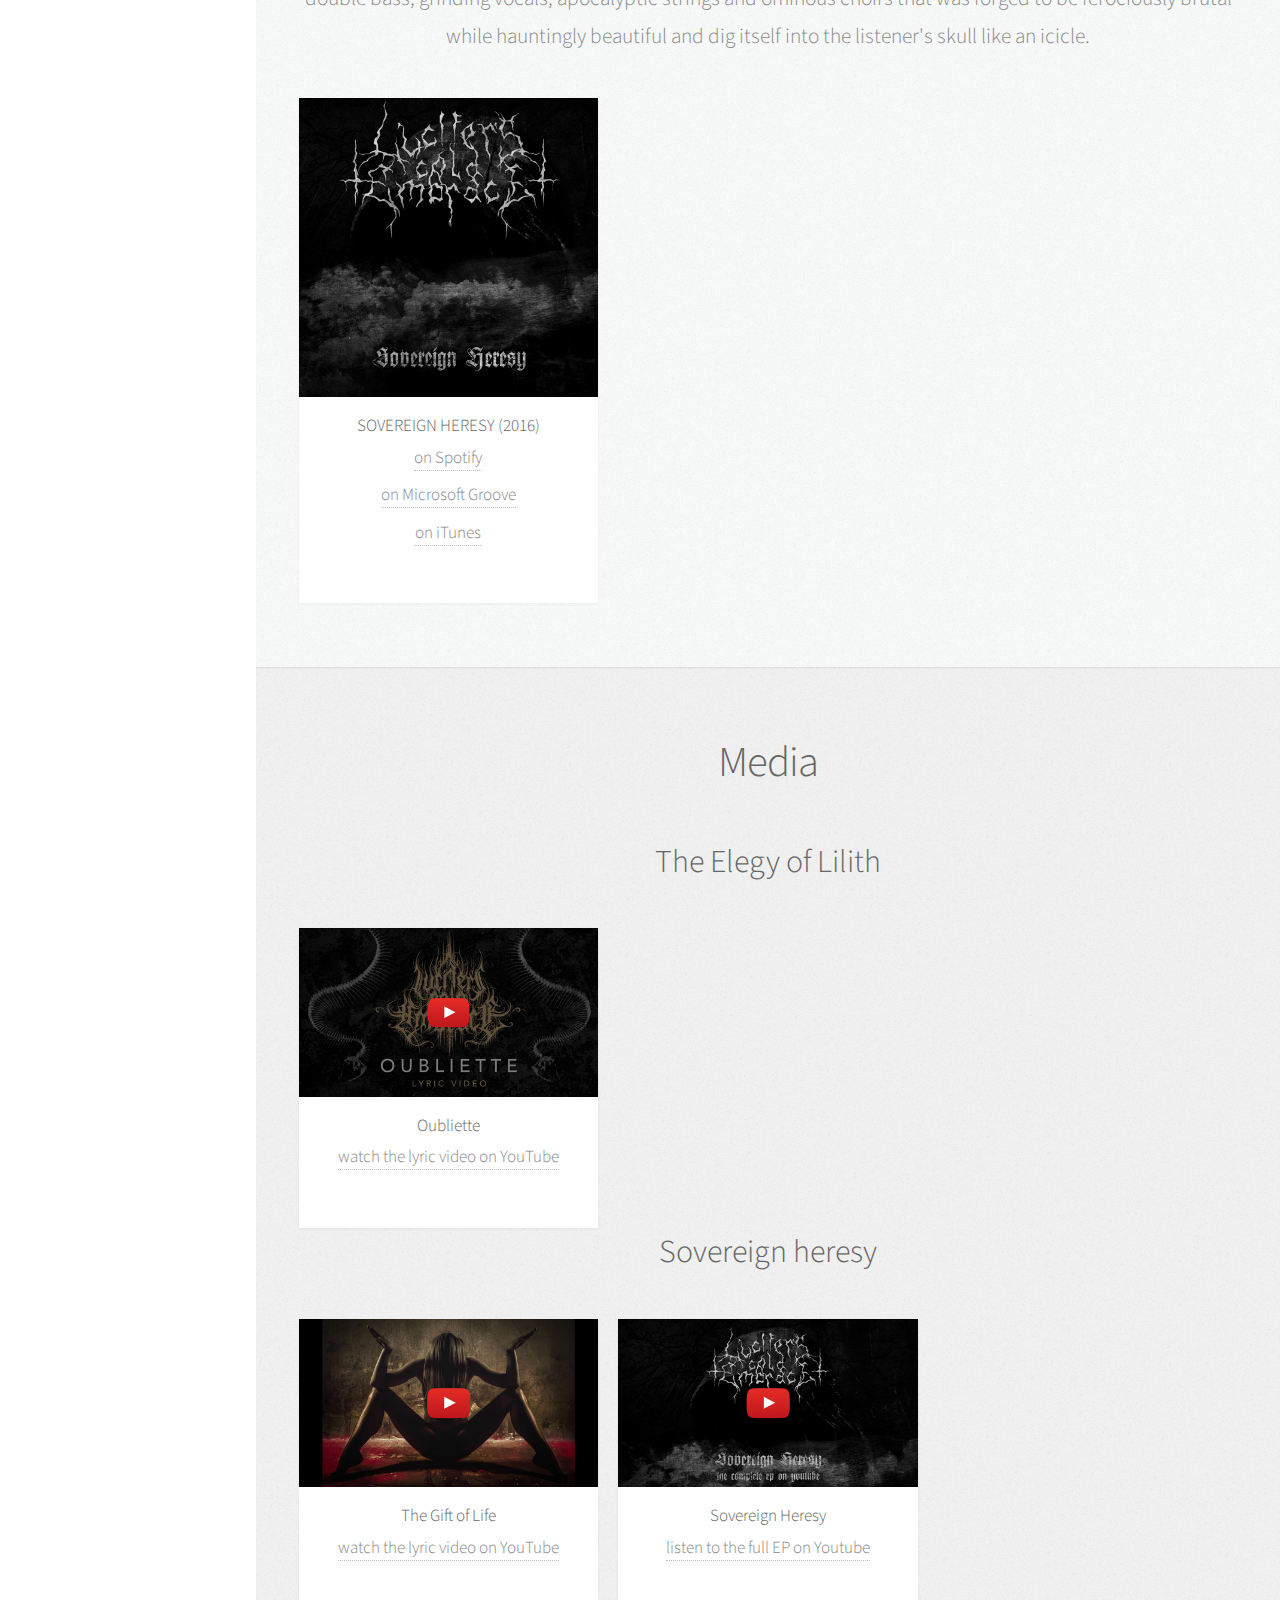
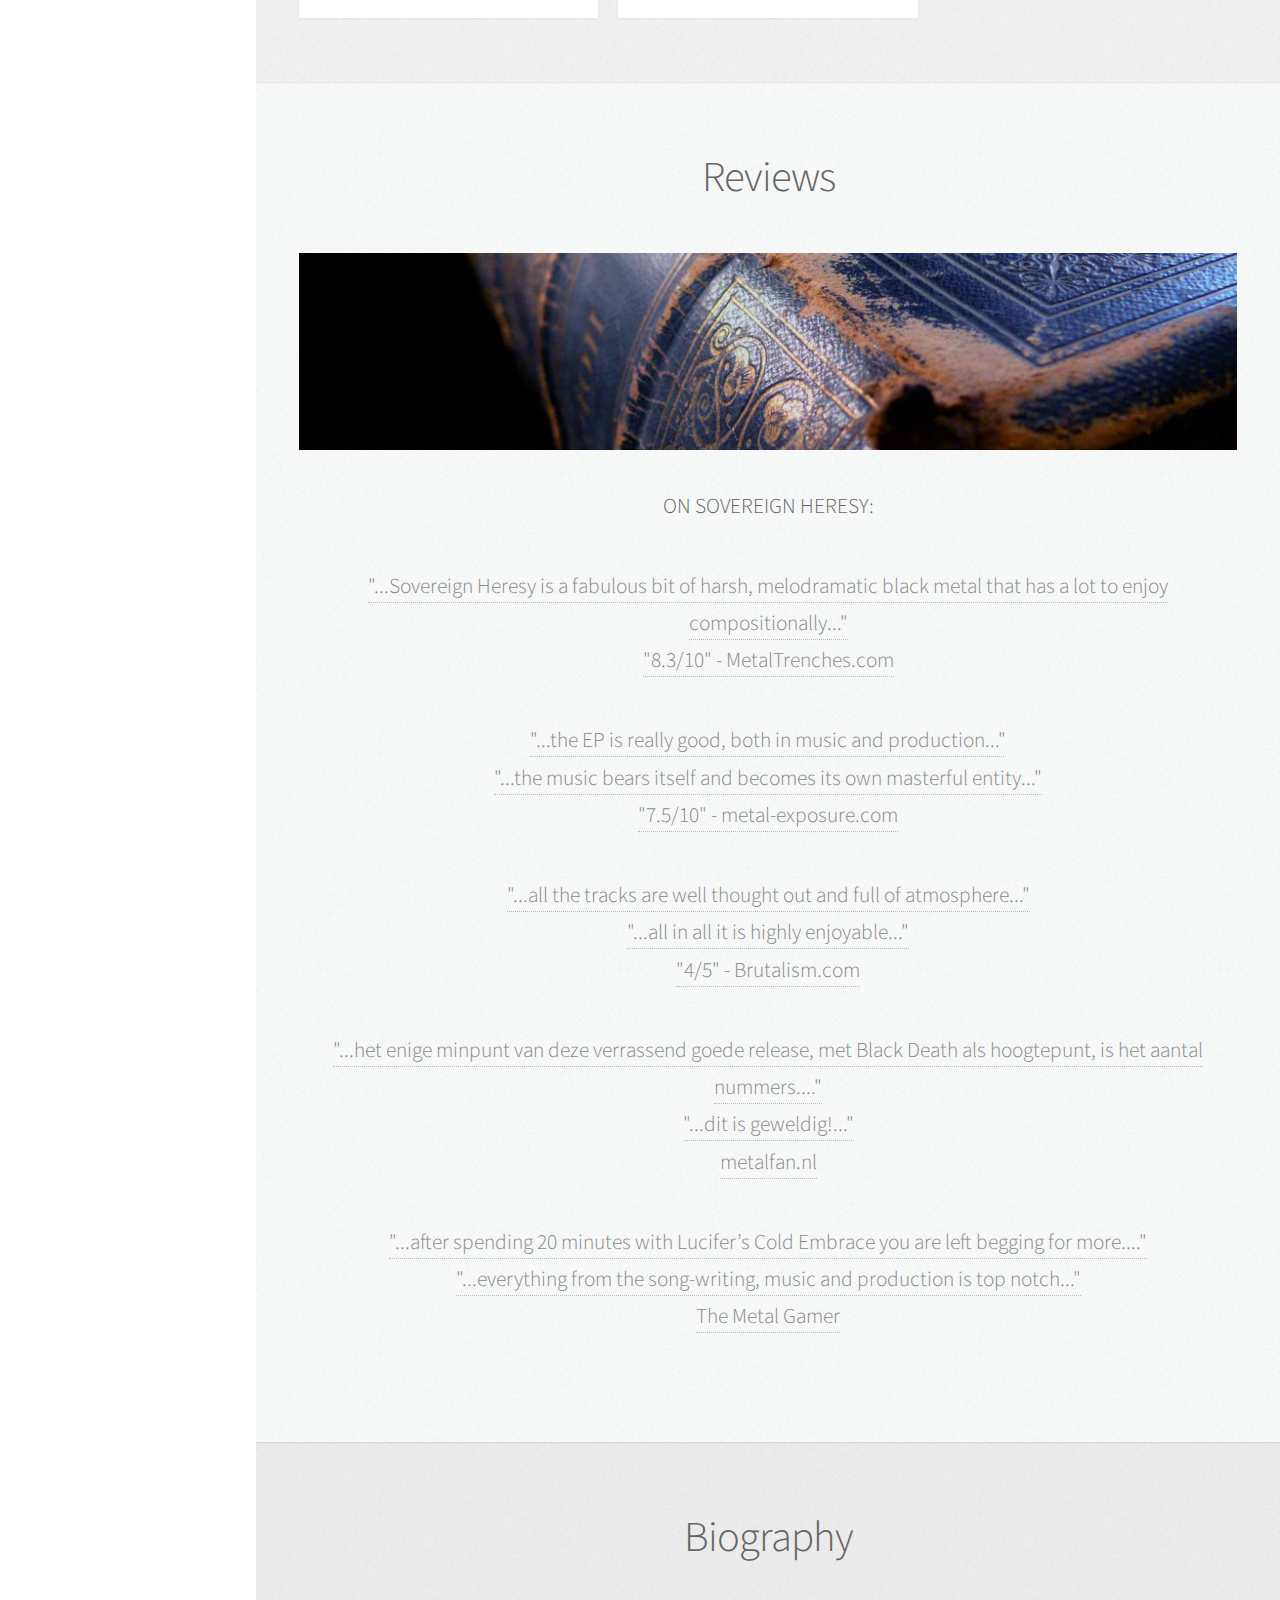
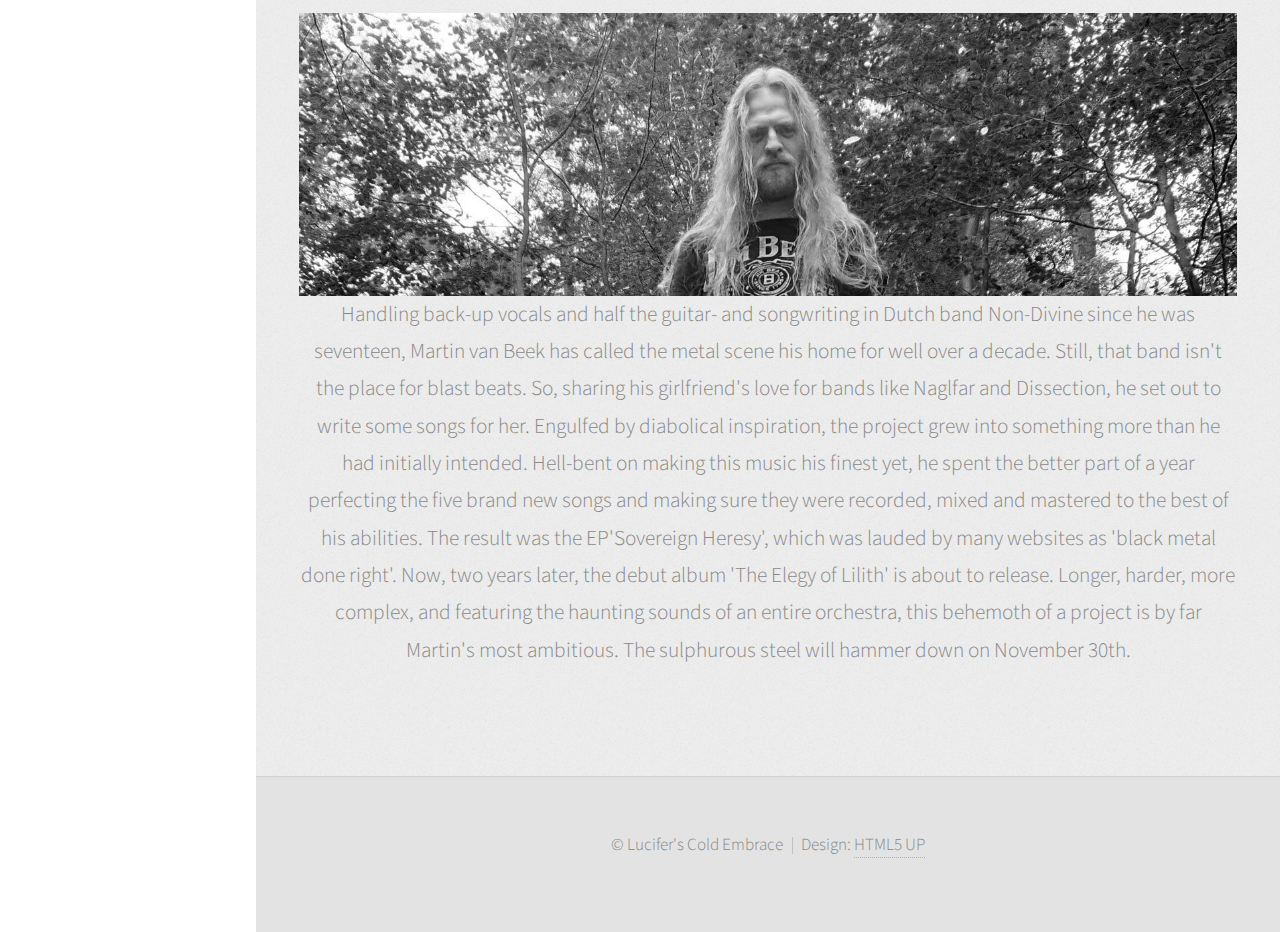
==== commit 88b73dc4: "Add files via upload" ====
--- a/index.html
+++ b/index.html
@@ -27,7 +27,7 @@
 						<div id="logo">
 							<span class="image avatar48"><img src="images/avatar.jpg" alt="" /></span>
 							<h1 id="title">Lucifer's Cold Embrace</h1>
-							<p>Melodic Symphonic Blackened Death Metal</p>
+							<p>Blackened Death Metal</p>
 						</div>
 
 					<!-- Nav -->
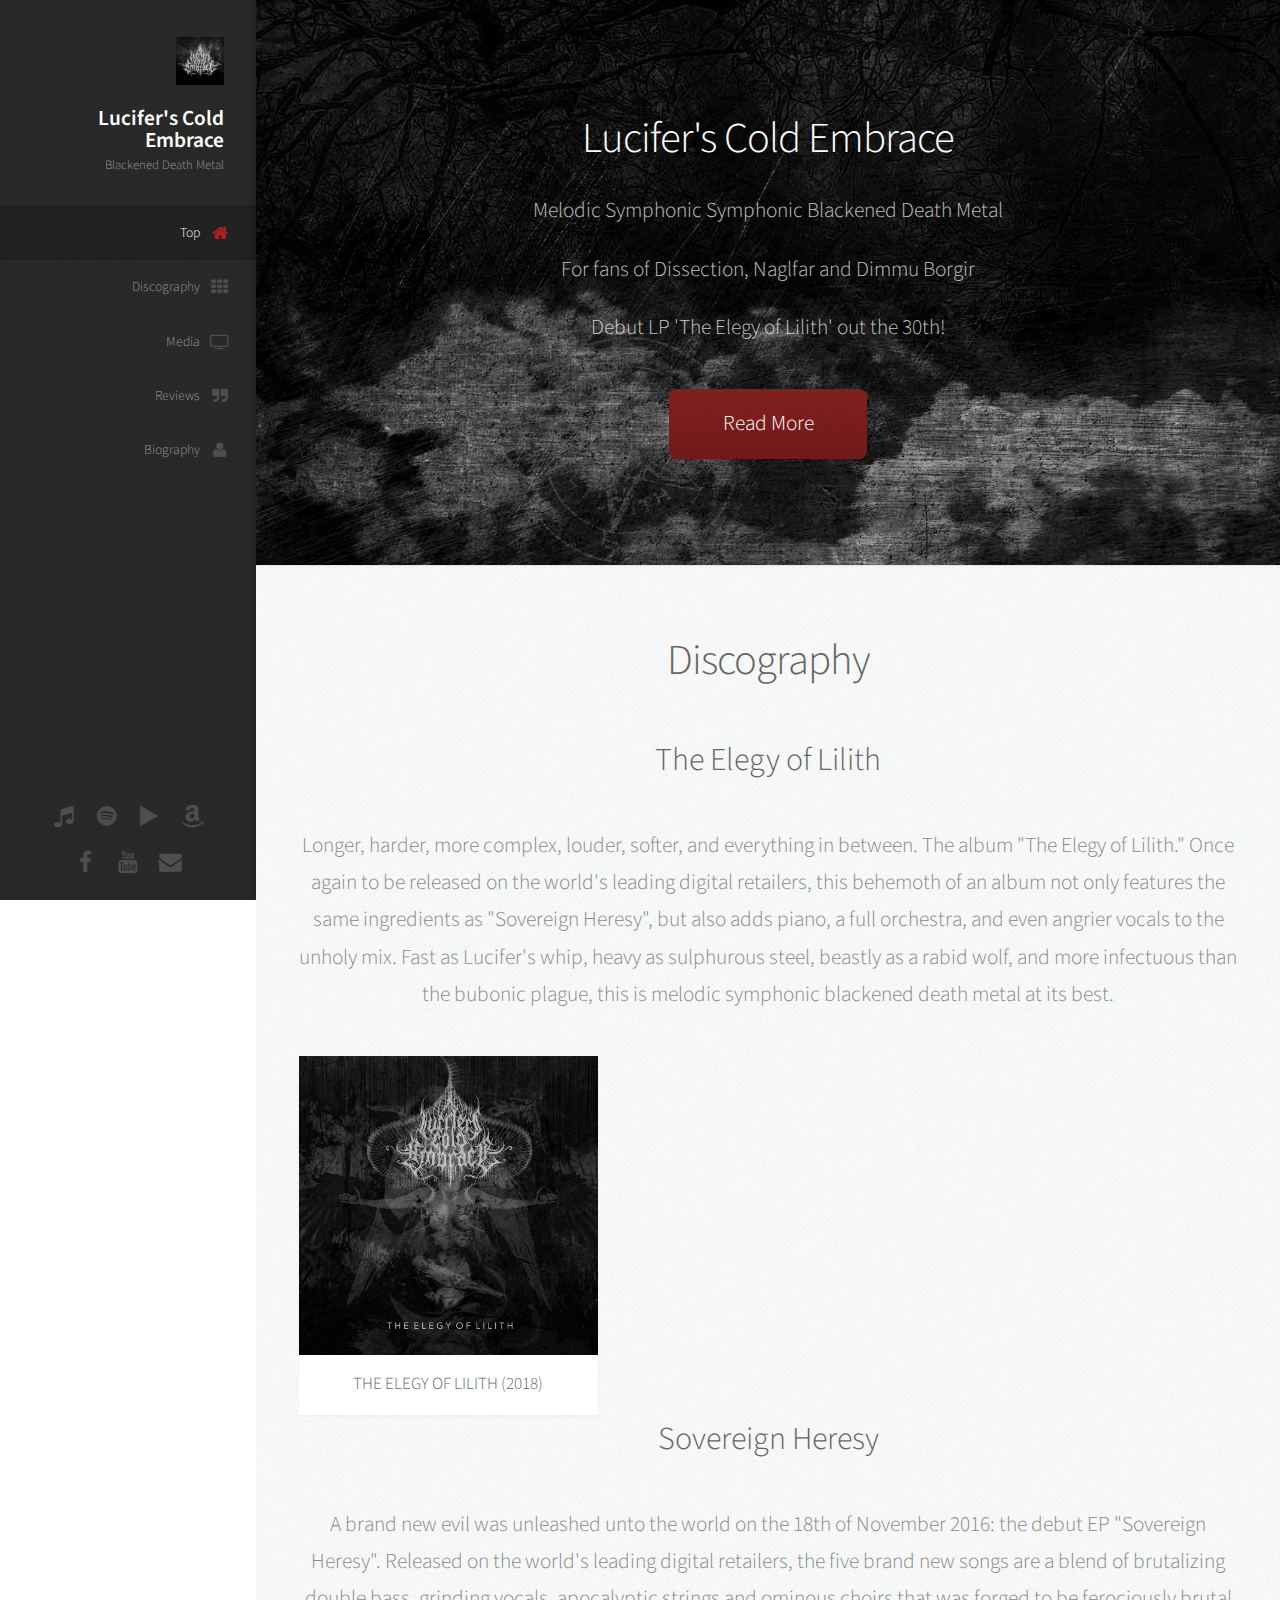
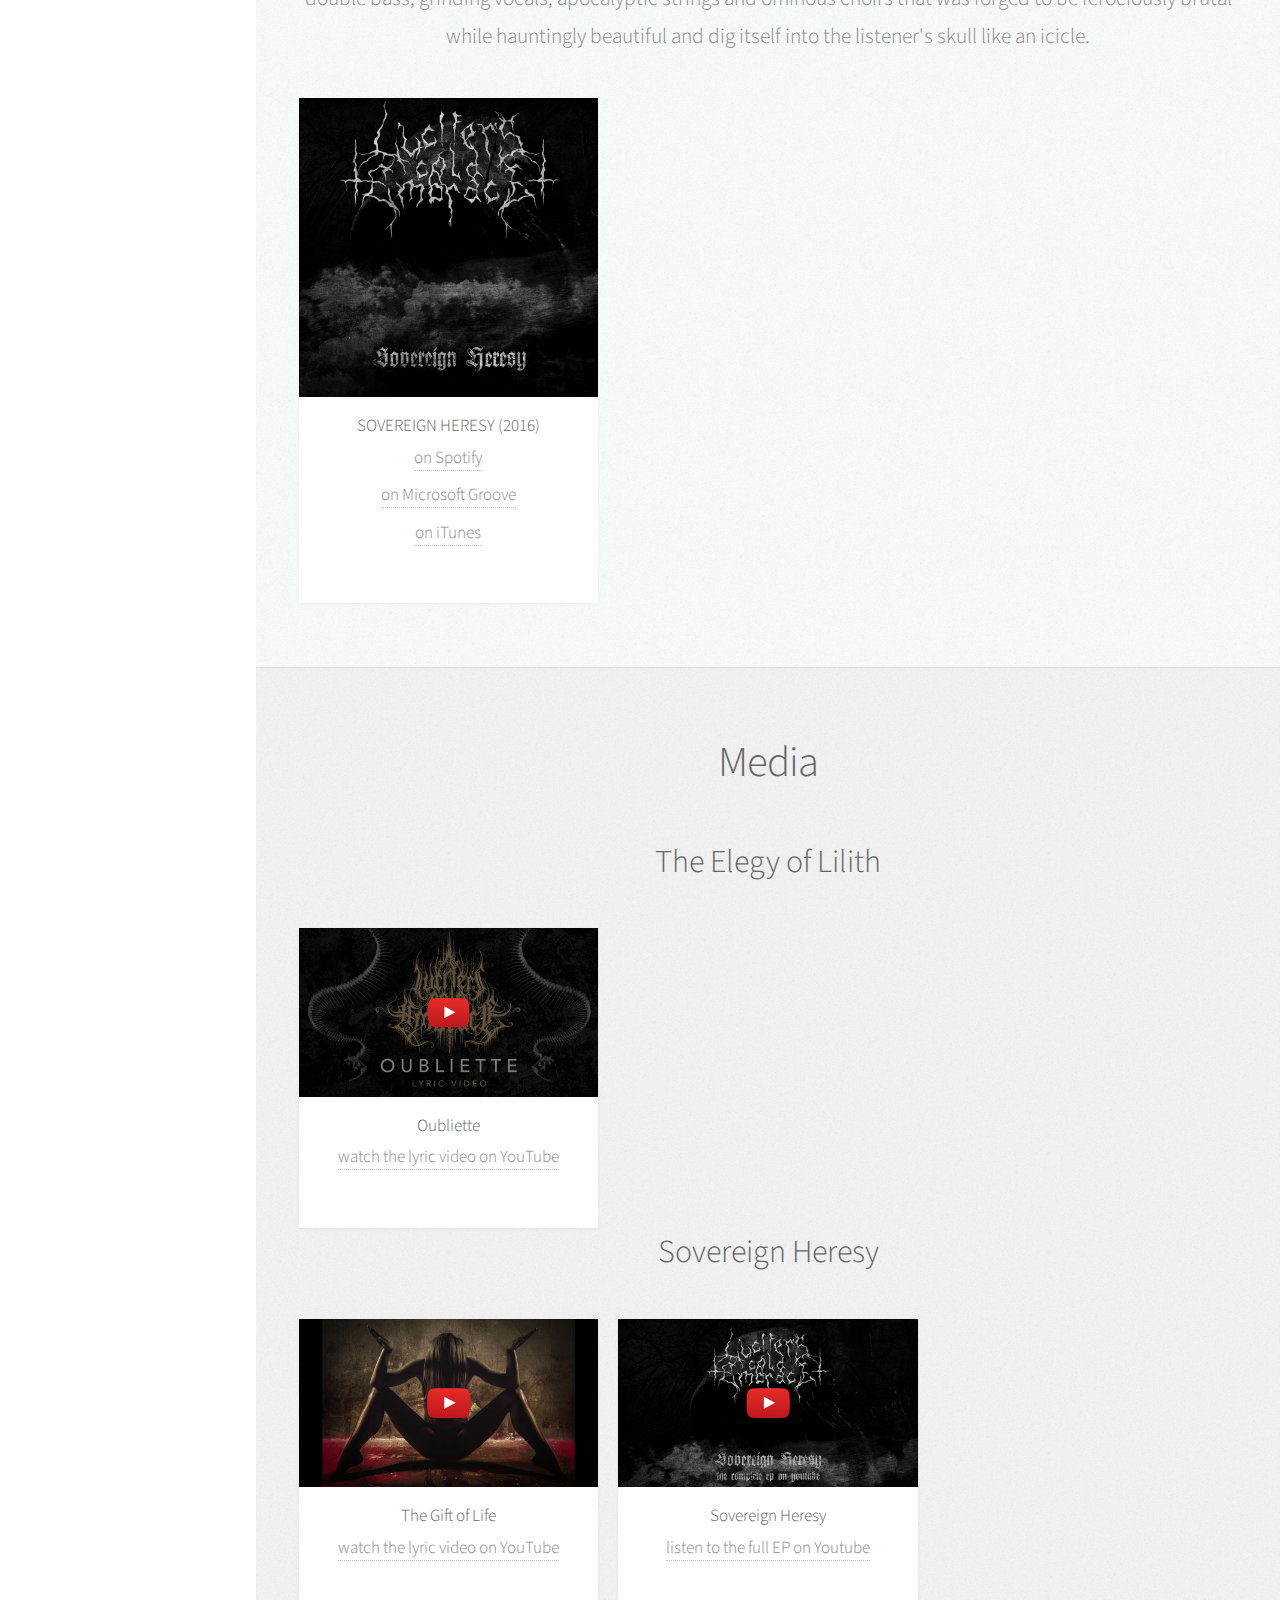
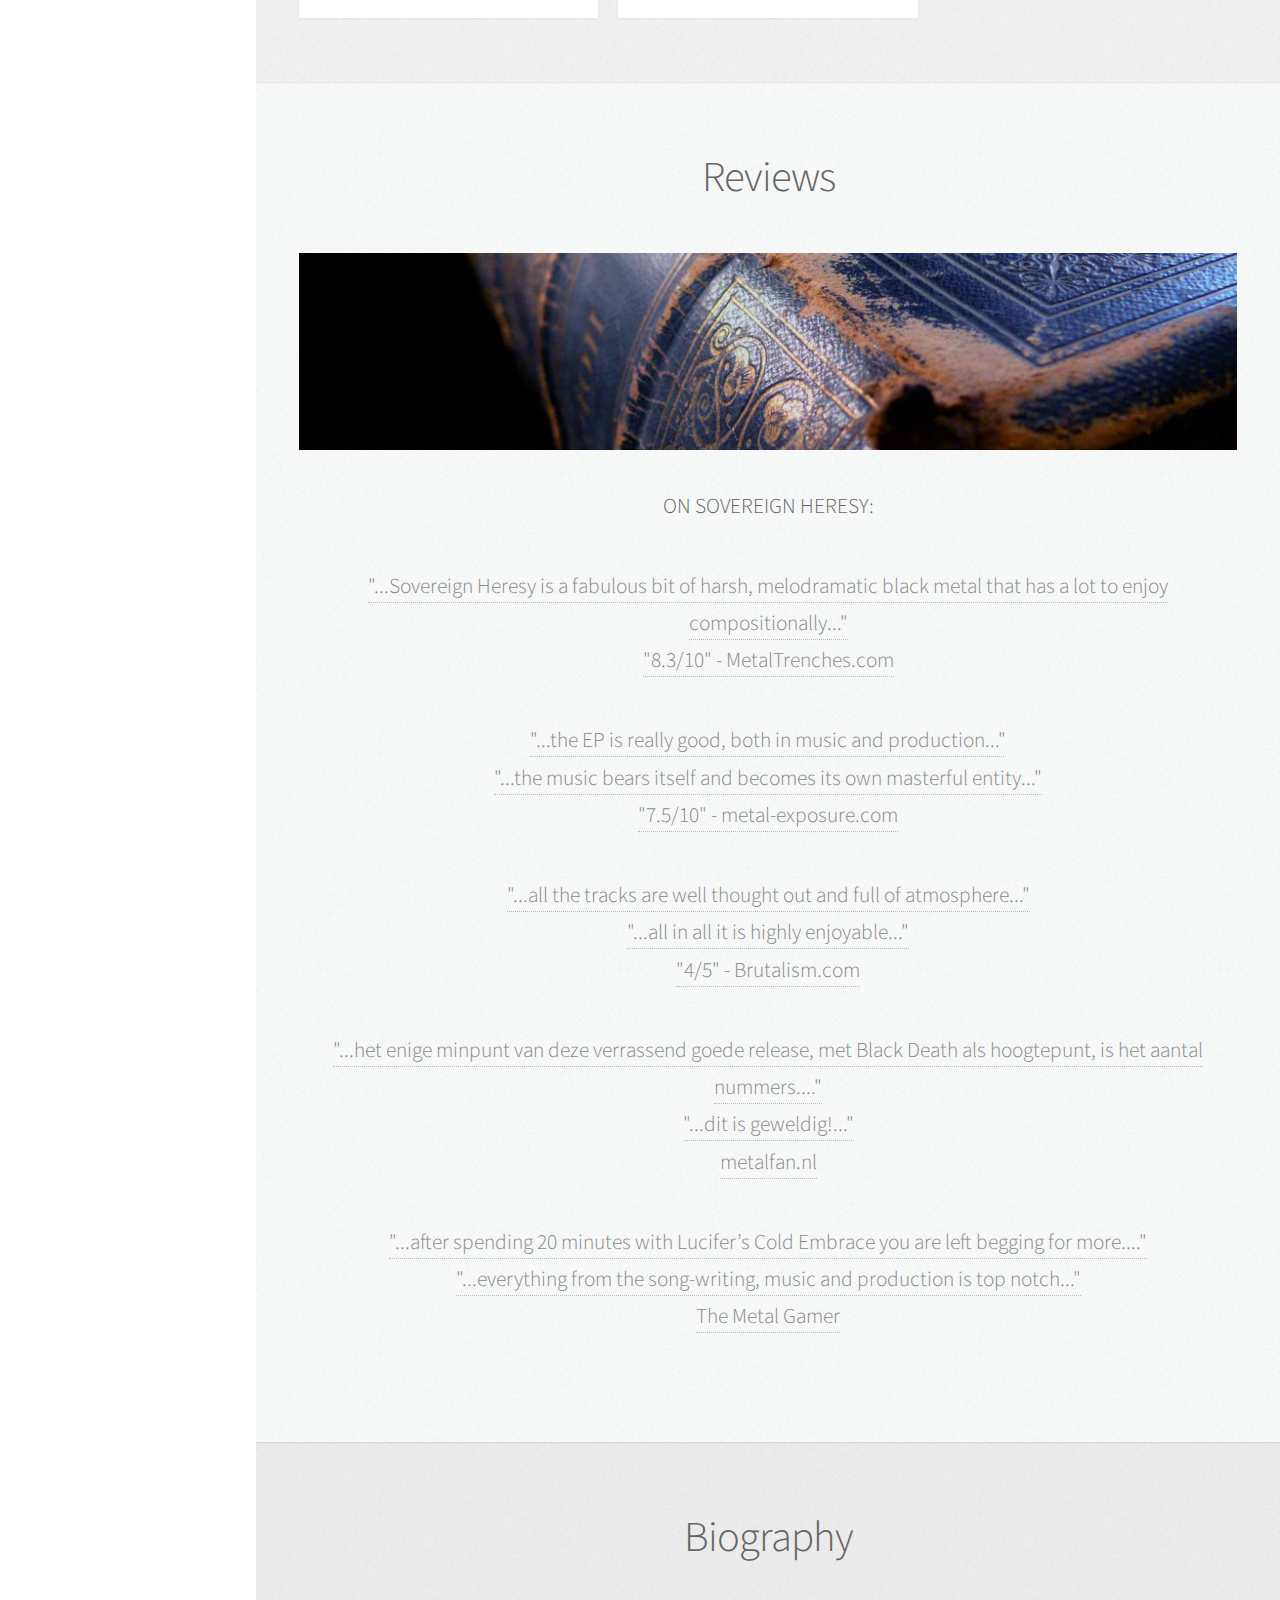
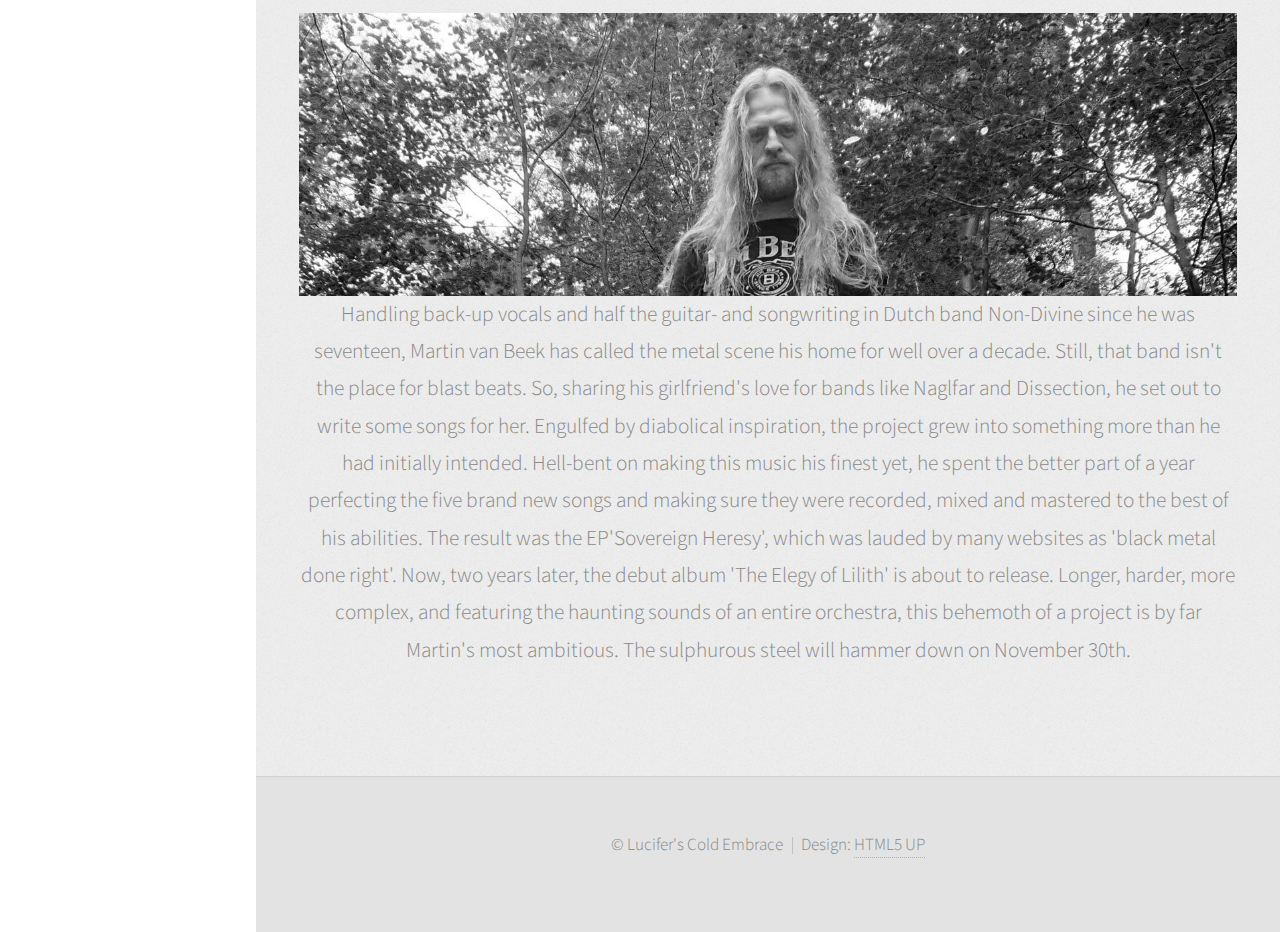
==== commit cedd46bd: "Add files via upload" ====
--- a/index.html
+++ b/index.html
@@ -200,7 +200,7 @@
 							</div>
 							
 							<header>
-								<h3>Sovereign heresy</h3>
+								<h3>Sovereign Heresy</h3>
 							</header>
 
 							<div class="row">
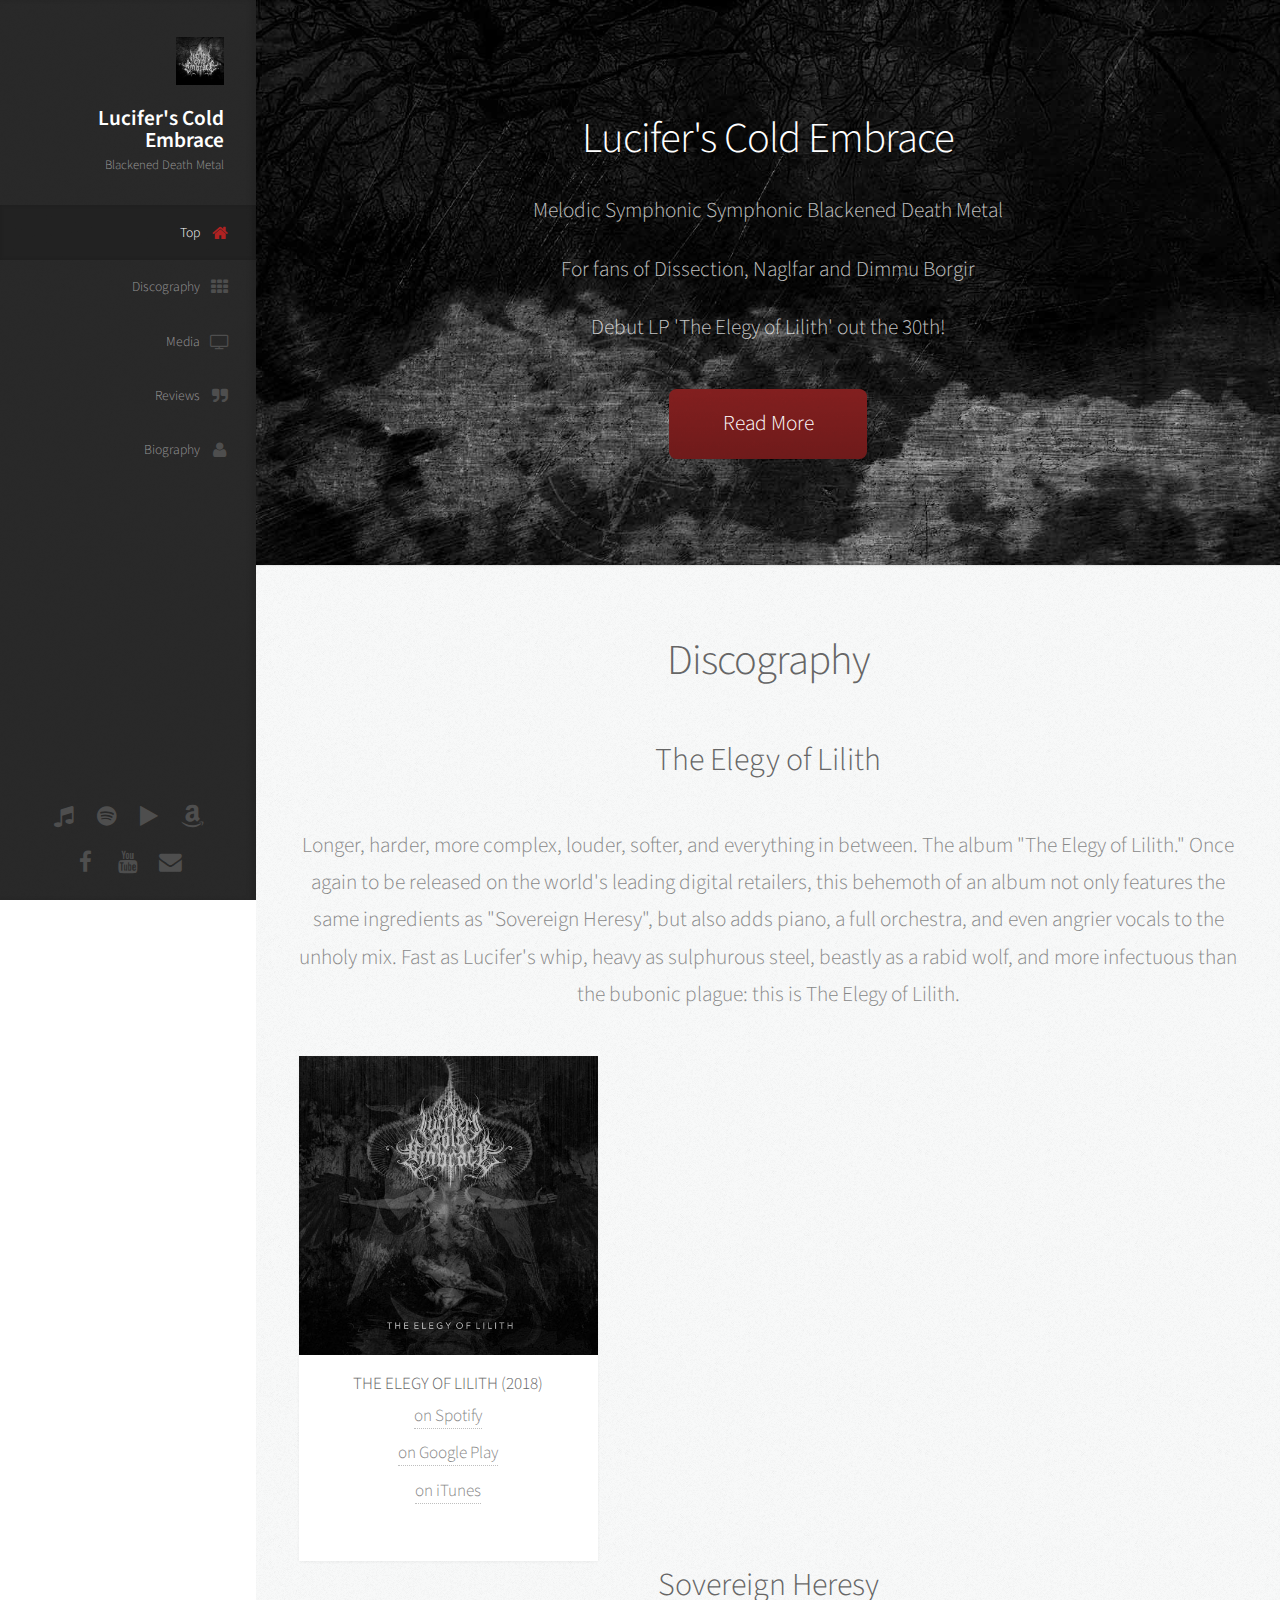
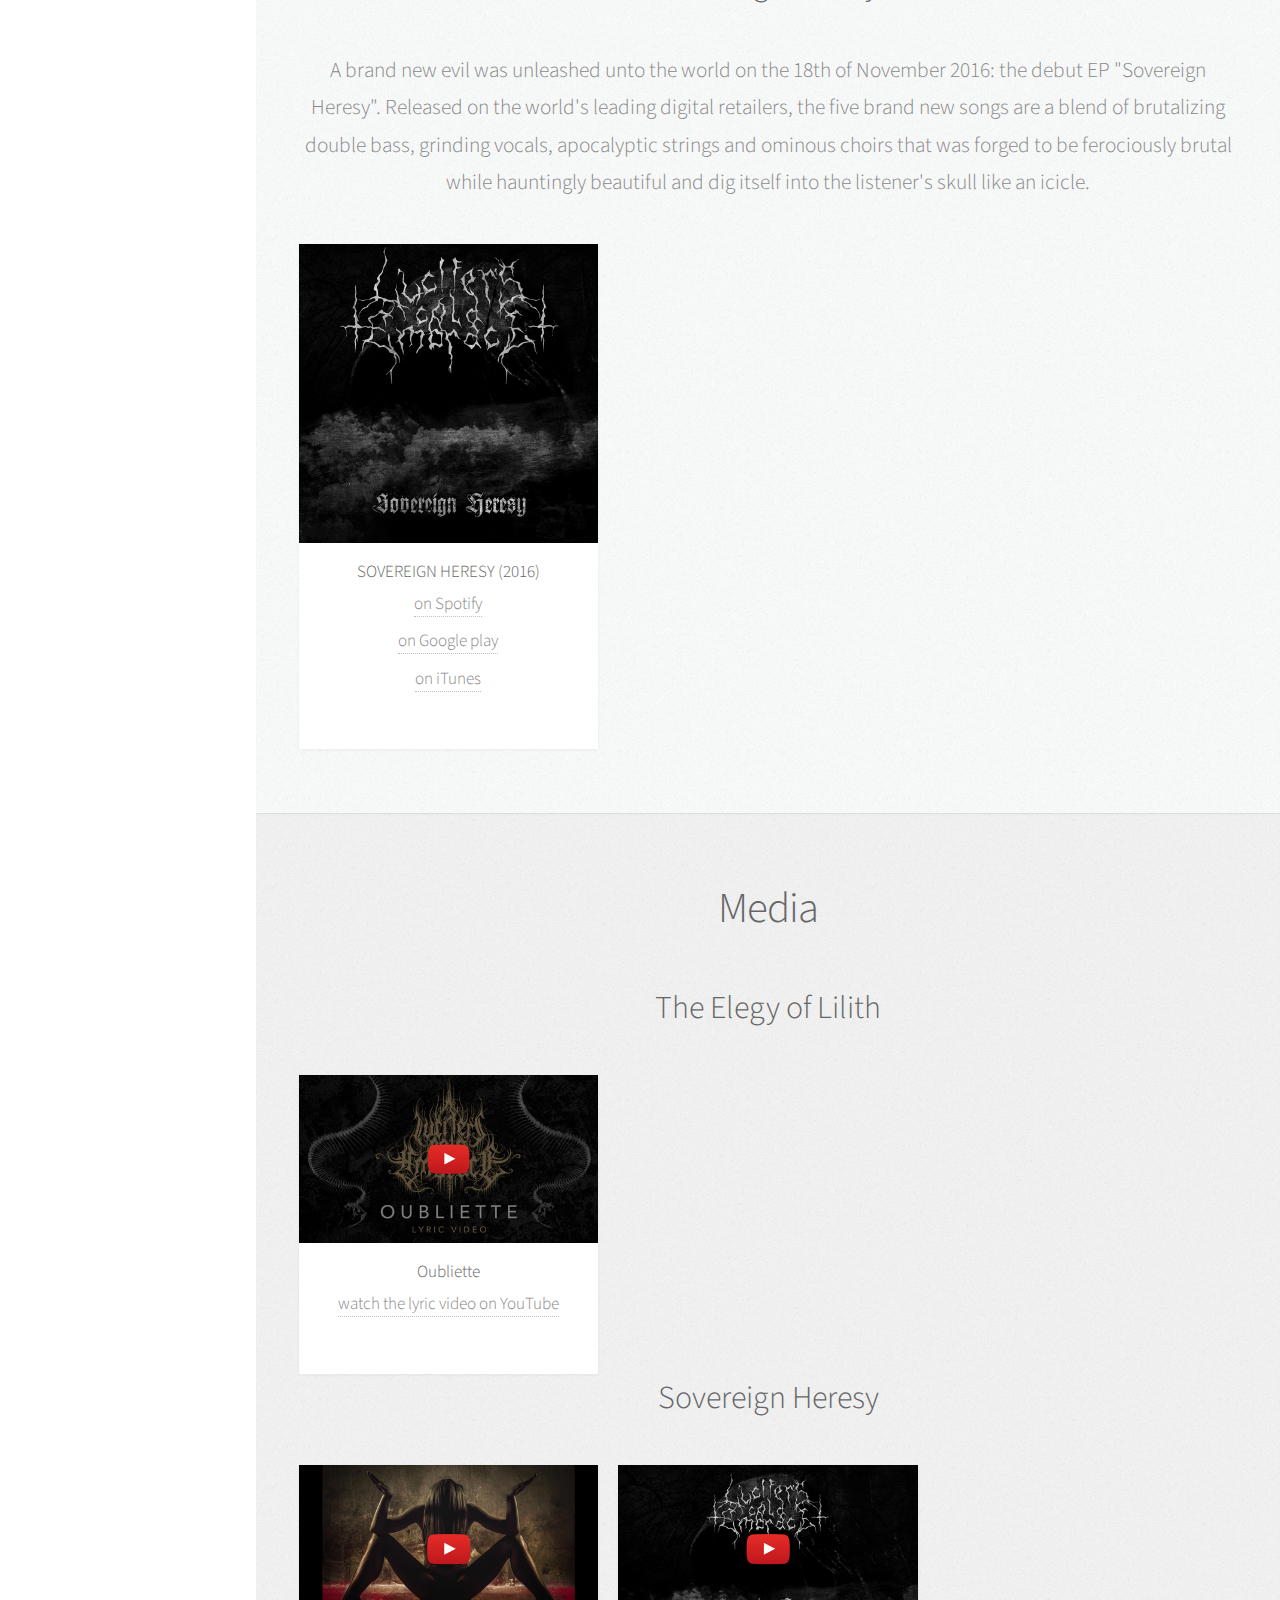
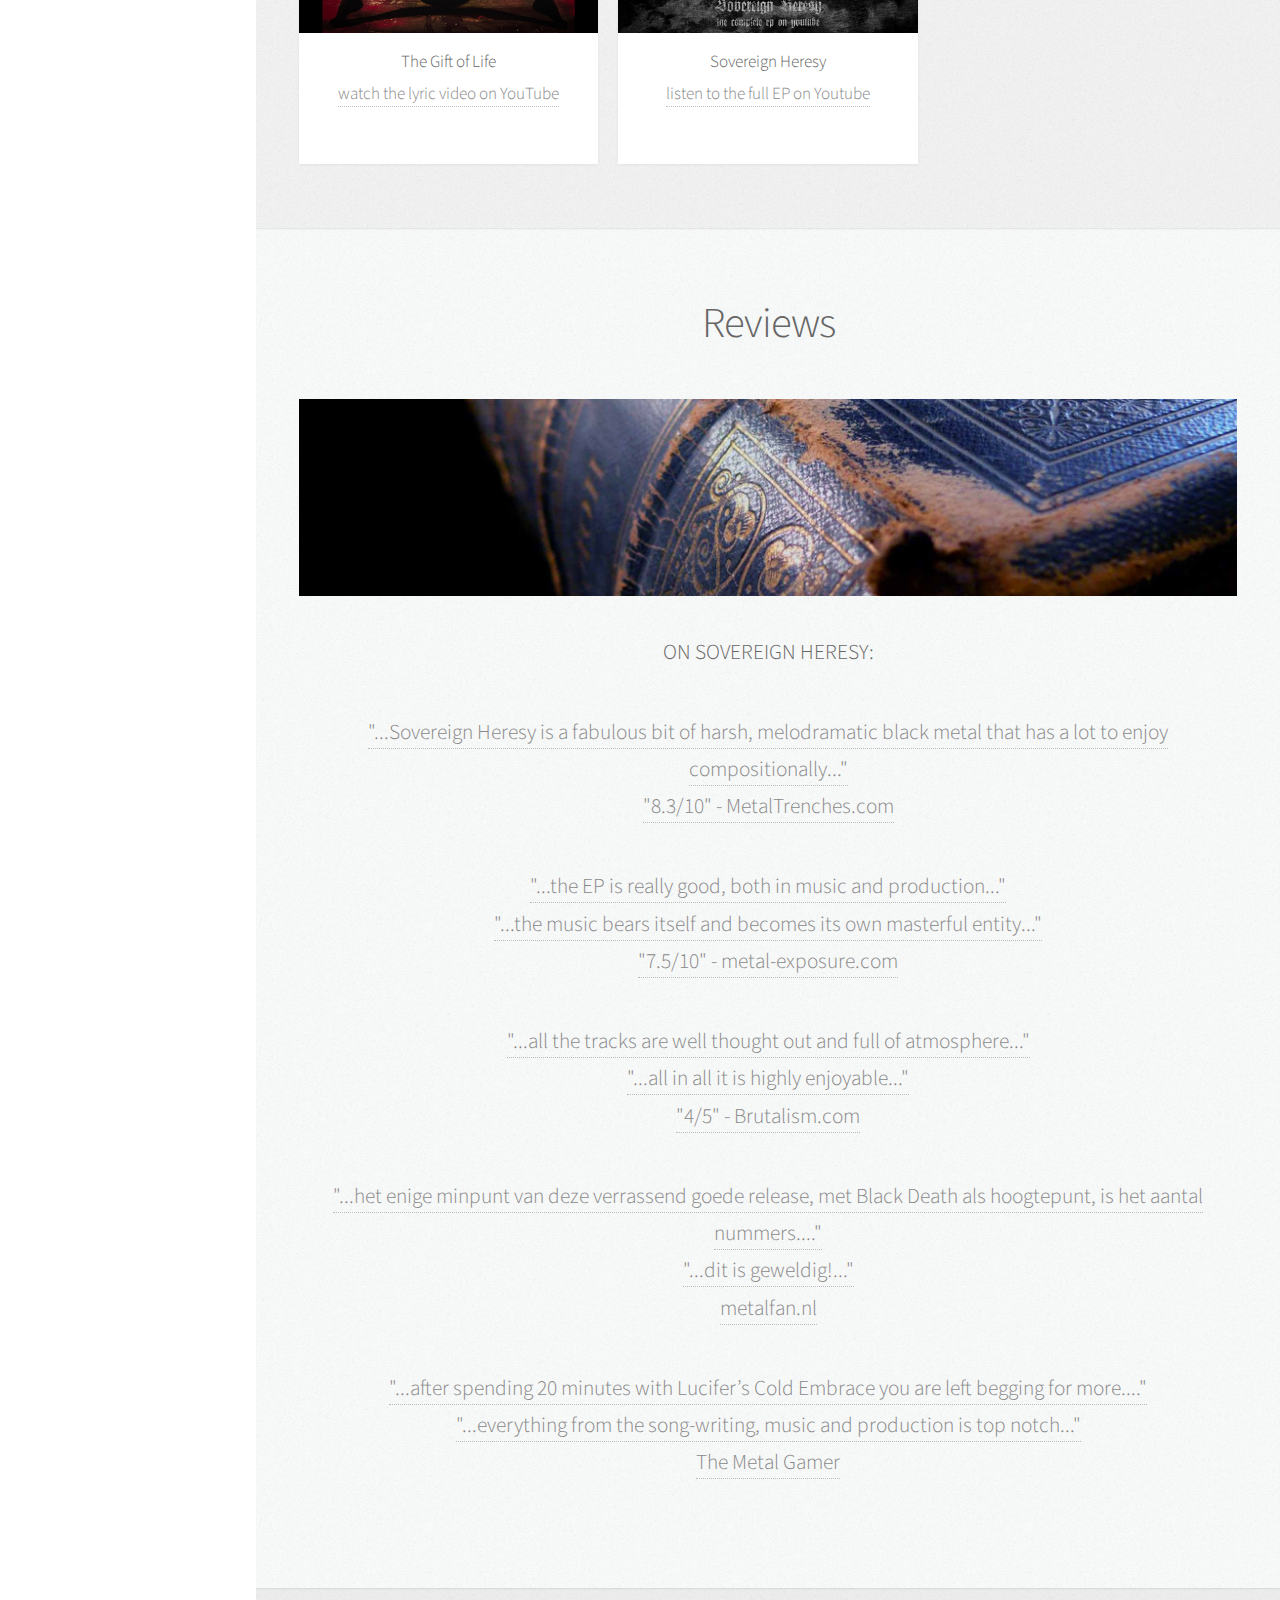
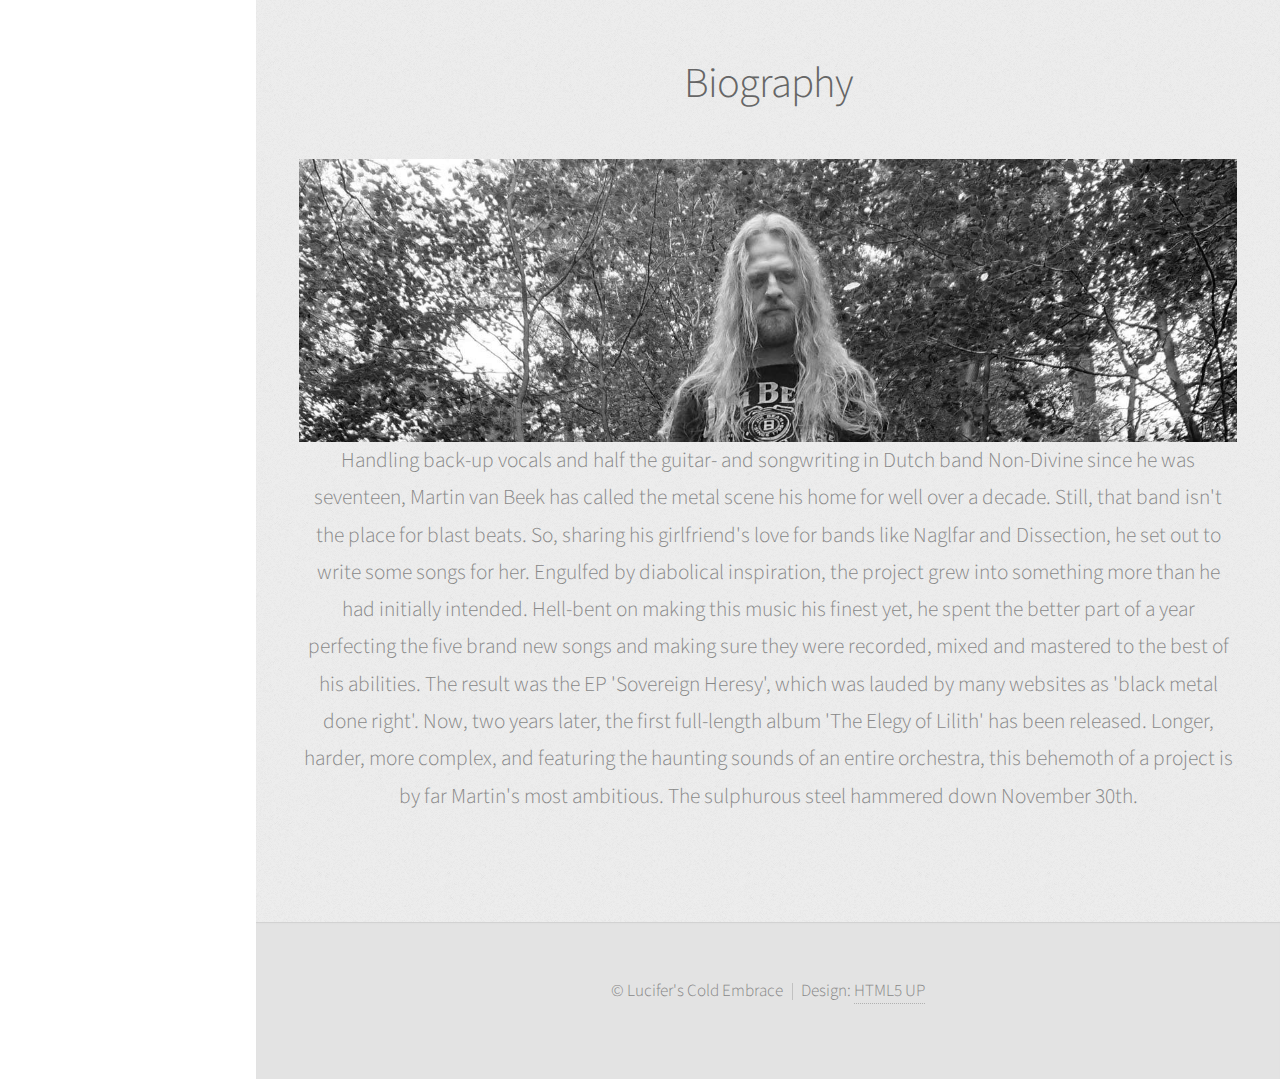
==== commit 0fee6589: "Add files via upload" ====
--- a/index.html
+++ b/index.html
@@ -61,13 +61,13 @@
 
 					<!-- Social Icons -->
 						<ul class="icons">
-							<li><a href="https://itunes.apple.com/us/album/id1169498075?app=itunes" target="_blank" class="fa fa-music fa-lg"></a></li>
-
-							<li><a href="https://open.spotify.com/album/0p7jeuLOYMoJqh9WR6OBzF" target="_blank"class="fa fa-spotify fa-lg"></a></li>
-
-							<li><a href="https://play.google.com/store/music/album/Lucifer_s_Cold_Embrace_Sovereign_Heresy?id=Burei73d75efdeoh2e23hxpz3ly" target="_blank"class="fa fa-play fa-lg"></a></li>
+							<li><a href="https://itunes.apple.com/us/artist/lucifers-cold-embrace/1169498225" target="_blank" class="fa fa-music fa-lg"></a></li>
+
+							<li><a href="https://open.spotify.com/artist/5pQ4F4qSZ4ydx7At2F9Ism" target="_blank"class="fa fa-spotify fa-lg"></a></li>
+
+							<li><a href="https://play.google.com/store/music/artist/Lucifer_s_Cold_Embrace?id=Amzo4z5d46ybb5b7kuxvv63qlzi" target="_blank"class="fa fa-play fa-lg"></a></li>
 						
-							<li><a href="https://www.amazon.com/Sovereign-Heresy-Lucifers-Cold-Embrace/dp/B01M2AJUX8/ref=sr_1_1?s=dmusic&ie=UTF8&qid=1479468135&sr=1-1-mp3-albums-bar-strip-0&keywords=lucifer%27s+cold+embrace" target="_blank"class="fa fa-amazon fa-lg"></a></li></br>
+							<li><a href="https://www.amazon.com/s/ref=ntt_srch_drd_B01MFDQE3E?ie=UTF8&field-keywords=Lucifer%27s%20Cold%20Embrace&index=digital-music&search-type=ss" target="_blank"class="fa fa-amazon fa-lg"></a></li></br>
 							
 							<li><a href="https://www.facebook.com/1154376387963470/" target="_blank" class="fa fa-facebook fa-lg"></a></li>
 							
@@ -118,8 +118,8 @@
 							<p>Longer, harder, more complex, louder, softer, and everything in between. The album "The Elegy of Lilith." 
 							Once again to be released on the world's leading digital retailers, this behemoth of an album not only features the
 							same ingredients as "Sovereign Heresy", but also adds piano, a full orchestra, and even angrier vocals to the unholy mix. 
-							Fast as Lucifer's whip, heavy as sulphurous steel, beastly as a rabid wolf, and more infectuous than the bubonic plague,
-							this is melodic symphonic blackened death metal at its best.
+							Fast as Lucifer's whip, heavy as sulphurous steel, beastly as a rabid wolf, and more infectuous than the bubonic plague:
+							this is The Elegy of Lilith.
 							
 
 							<div class="row">
@@ -128,6 +128,12 @@
 									<a href="" target="" class="image fit"><img src="images/pic09.jpg" alt="" /></a>
 										<header>
 											<h4><b>THE ELEGY OF LILITH (2018)</b></h4>
+								<ul style="list-style-type:none">
+
+								<li><a href="https://open.spotify.com/album/1BiEtClBfkqailBxDRg77n" target="_blank">on Spotify</a></li>
+								<li><a href="https://play.google.com/store/music/album/Lucifer_s_Cold_Embrace_The_Elegy_of_Lilith?id=Berontfcx4pbhmynqspbikowyvm" target="_blank">on Google Play</a></li>
+								<li><a href="https://itunes.apple.com/us/album/the-elegy-of-lilith/1443577145">on iTunes</a></li>
+								</header>
 								</header>
 									</article>
 								</div>
@@ -155,7 +161,7 @@
 								<ul style="list-style-type:none">
 
 								<li><a href="https://open.spotify.com/album/0p7jeuLOYMoJqh9WR6OBzF" target="_blank">on Spotify</a></li>
-								<li><a href="https://www.microsoft.com/en-us/store/music/album/lucifers-cold-embrace/sovereign-heresy/8d6kgwx2kpbp" target="_blank">on Microsoft Groove</a></li>
+								<li><a href="https://play.google.com/store/music/album/Lucifer_s_Cold_Embrace_Sovereign_Heresy?id=Burei73d75efdeoh2e23hxpz3ly" target="_blank">on Google play</a></li>
 								<li><a href="https://itunes.apple.com/us/album/id1169498075?app=itunes" target="_blank">on iTunes</a></li>
 								</header>
 
@@ -296,11 +302,11 @@
 							some songs for her. Engulfed by diabolical inspiration, the project grew into something
 							more than he had initially intended. Hell-bent on making this music his finest yet, he spent
 							the better part of a year perfecting the five brand new songs and making sure they were
-							recorded, mixed and mastered to the best of his abilities. The result was the EP'Sovereign Heresy', 
-							which was lauded by many websites as 'black metal done right'. Now, two years later, the debut album
-							'The Elegy of Lilith' is about to release. Longer, harder, more complex, and featuring the haunting 
+							recorded, mixed and mastered to the best of his abilities. The result was the EP 'Sovereign Heresy', 
+							which was lauded by many websites as 'black metal done right'. Now, two years later, the first full-length
+							album 'The Elegy of Lilith' has been released. Longer, harder, more complex, and featuring the haunting 
 							sounds of an entire orchestra, this behemoth of a project is by far Martin's most ambitious. The sulphurous
-							steel will hammer down on November 30th.
+							steel hammered down November 30th.
 							</p>
 
 						</div>
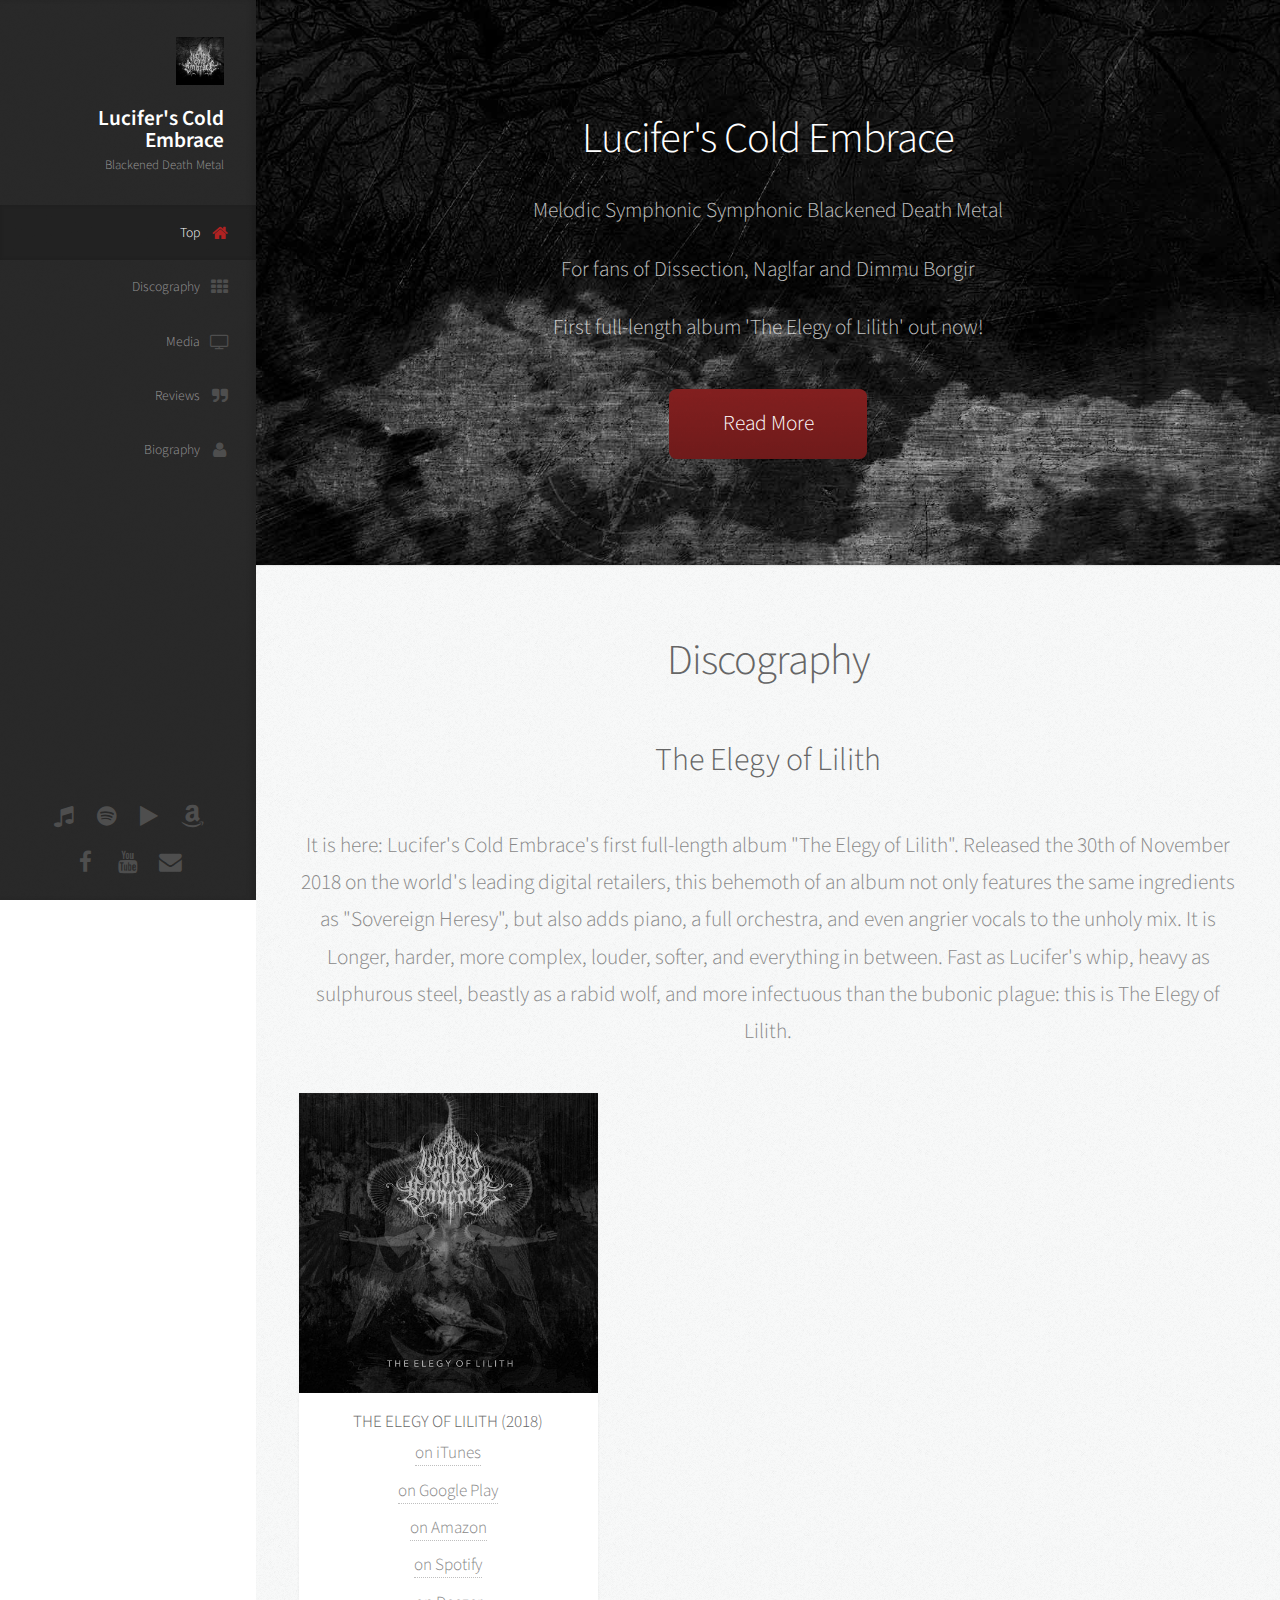
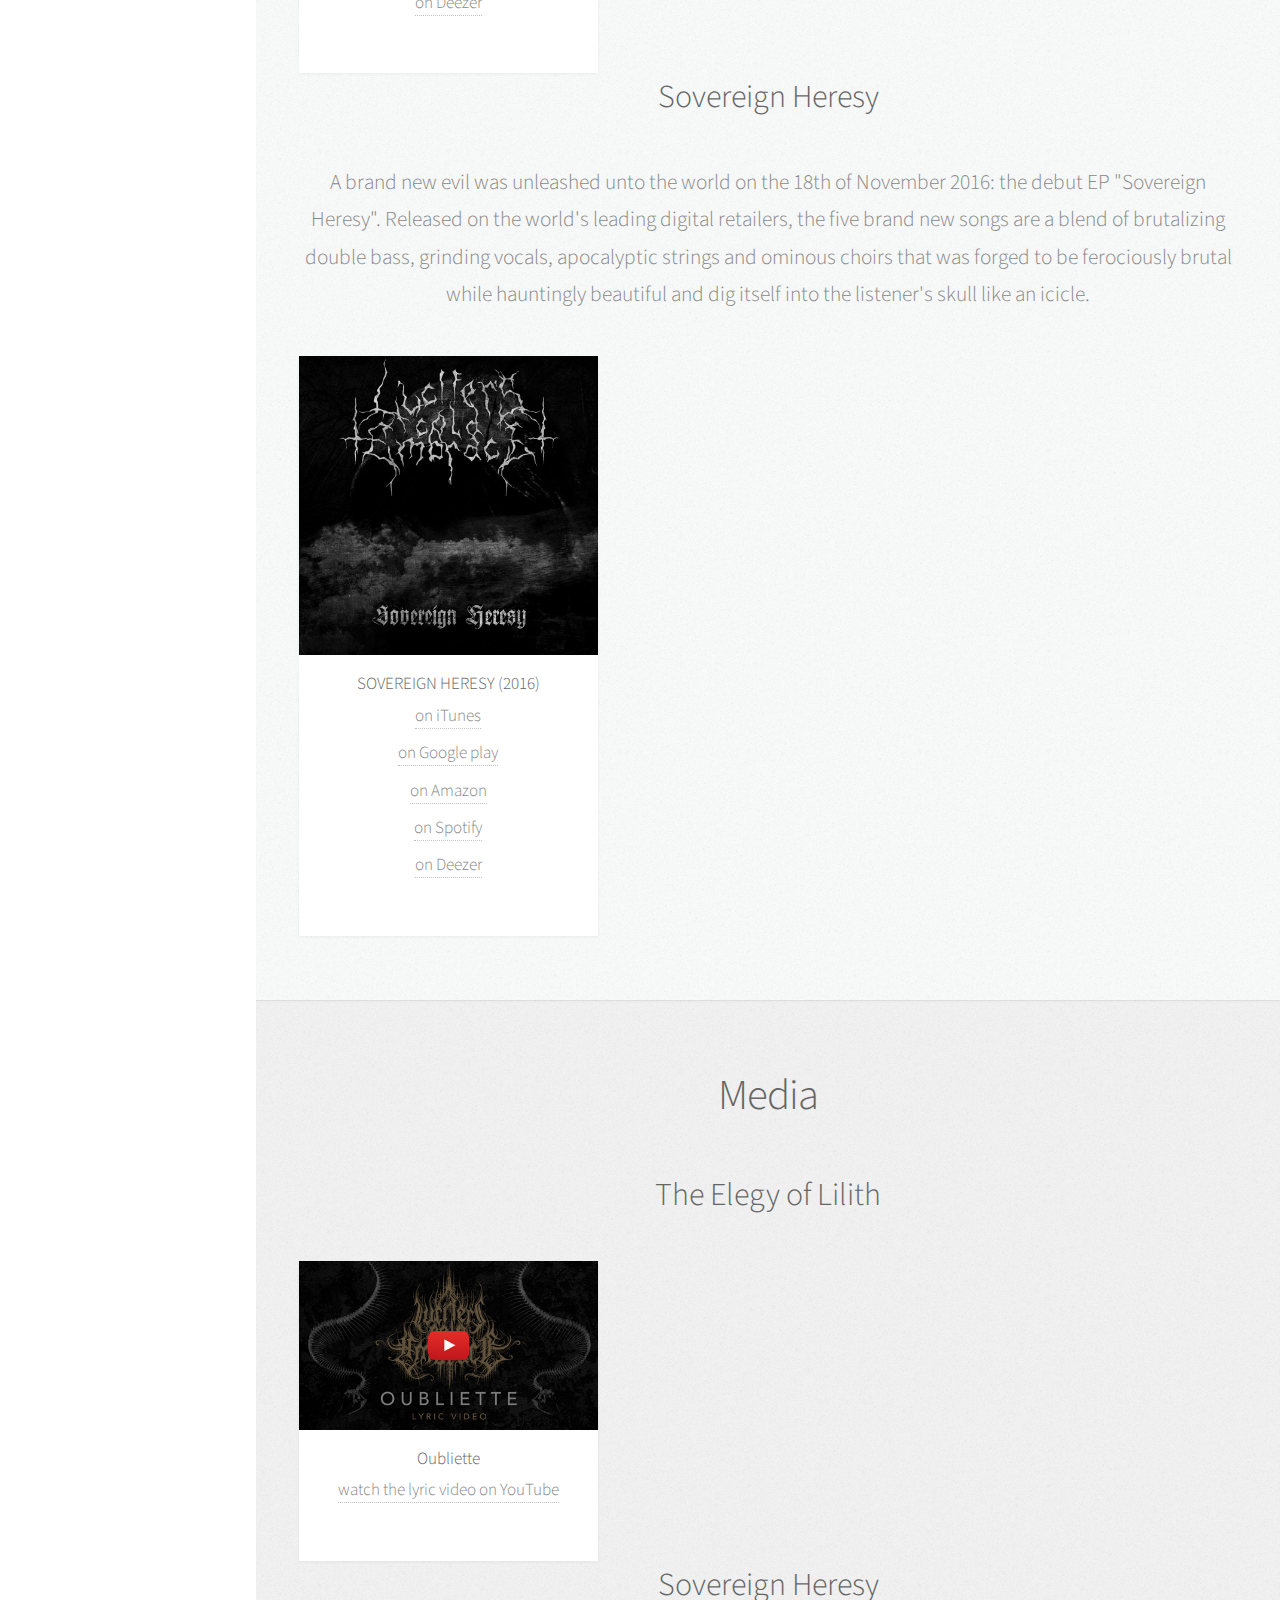
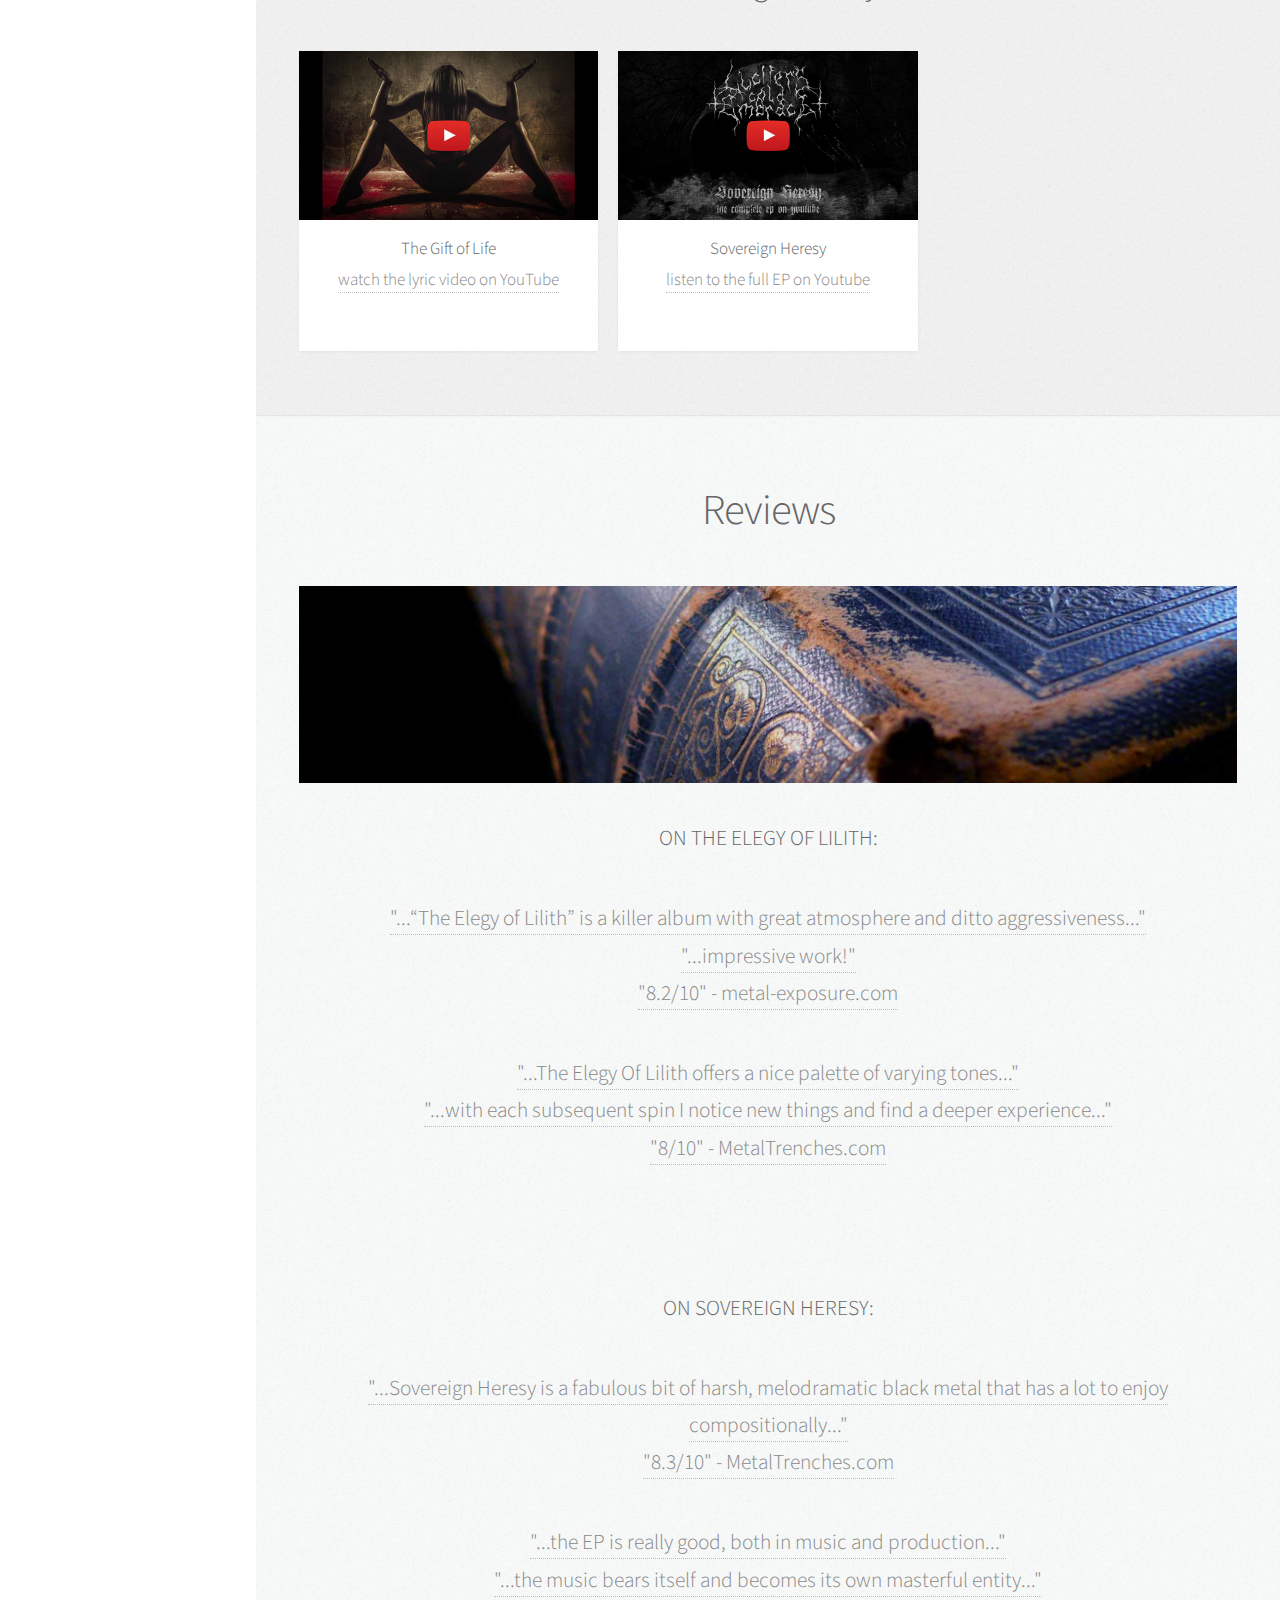
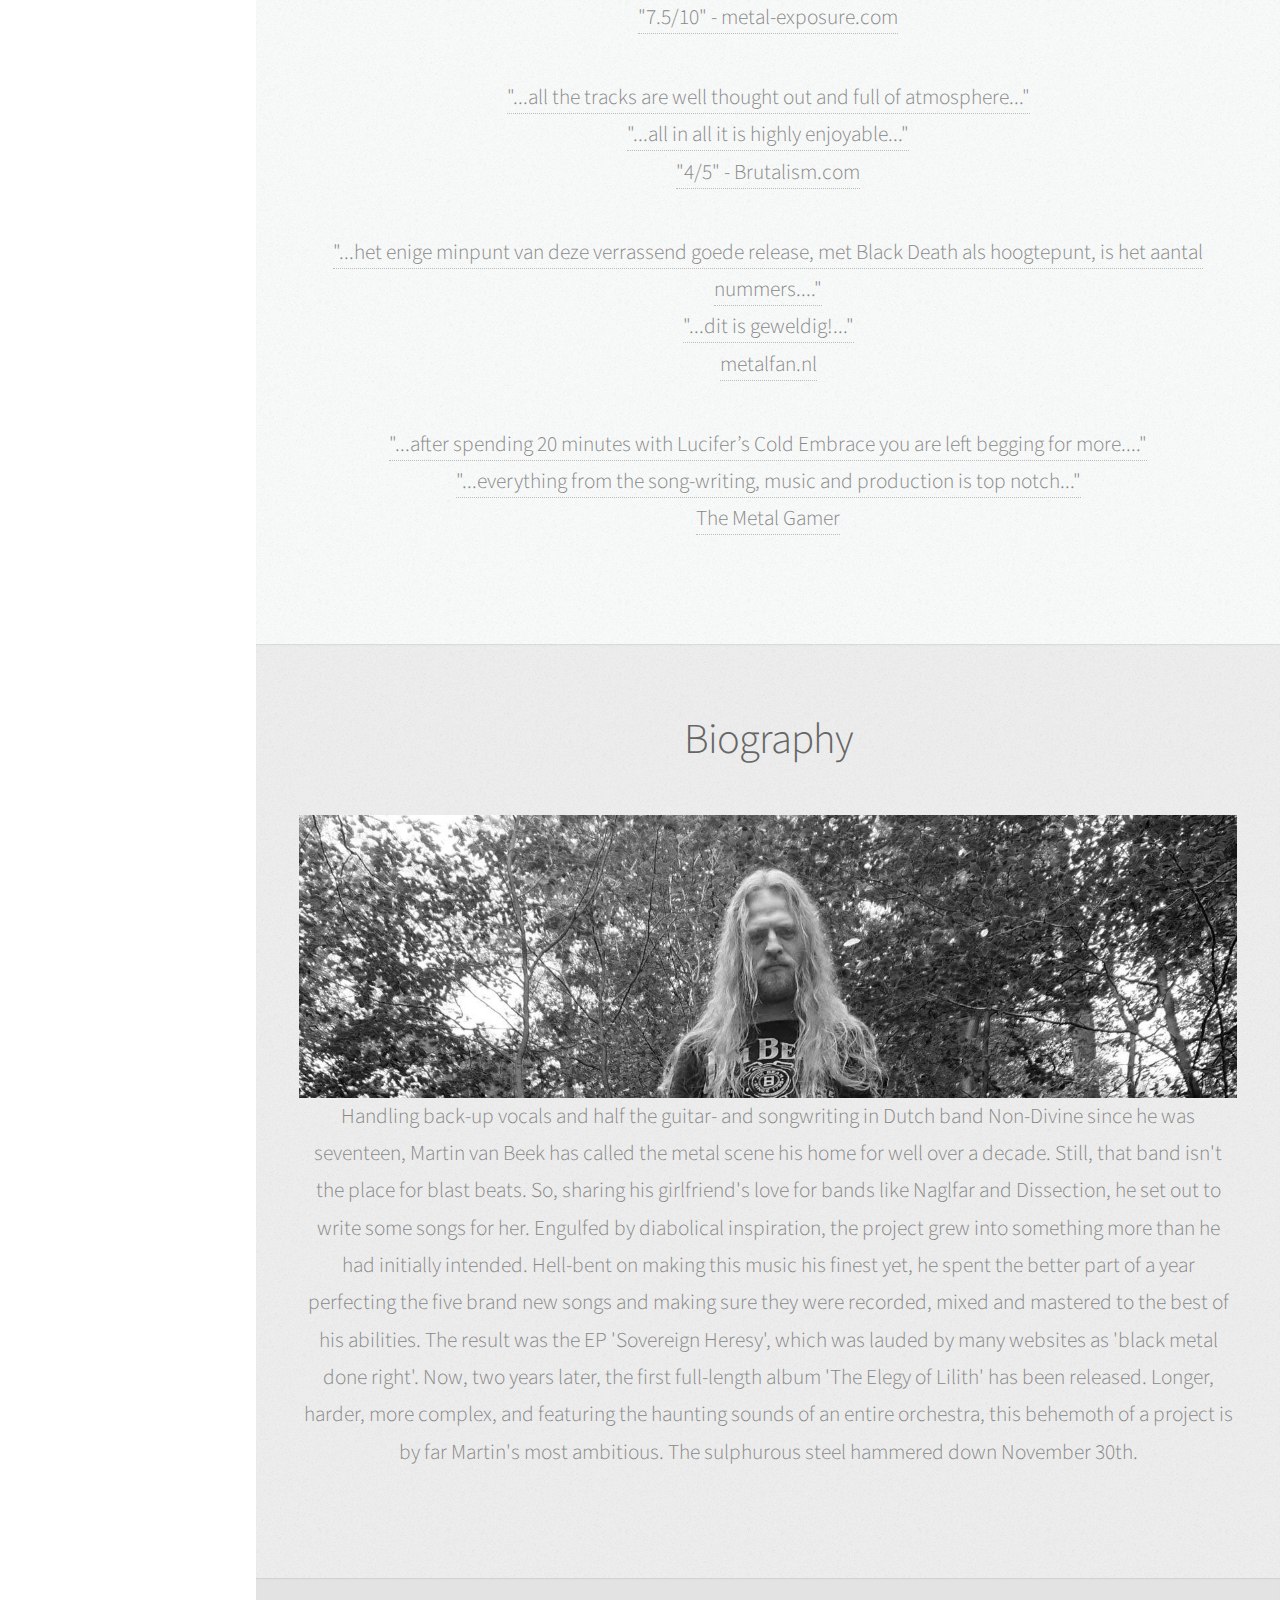
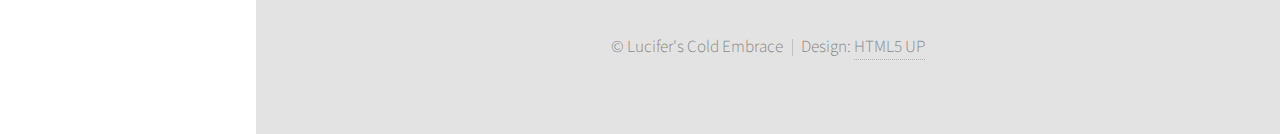
==== commit 382ffc92: "Add files via upload" ====
--- a/index.html
+++ b/index.html
@@ -61,6 +61,7 @@
 
 					<!-- Social Icons -->
 						<ul class="icons">
+							
 							<li><a href="https://itunes.apple.com/us/artist/lucifers-cold-embrace/1169498225" target="_blank" class="fa fa-music fa-lg"></a></li>
 
 							<li><a href="https://open.spotify.com/artist/5pQ4F4qSZ4ydx7At2F9Ism" target="_blank"class="fa fa-spotify fa-lg"></a></li>
@@ -91,7 +92,7 @@
 								<h2 class="alt"><strong>Lucifer's Cold Embrace</strong></h2>
 								<p>Melodic Symphonic Symphonic Blackened Death Metal<br />
 								<p>For fans of Dissection, Naglfar and Dimmu Borgir</p>
-								<p>Debut LP 'The Elegy of Lilith' out the 30th!</p>
+								<p>First full-length album 'The Elegy of Lilith' out now!</p>
 							</header>
 
 							<footer>
@@ -115,11 +116,13 @@
 							</header>
 
 
-							<p>Longer, harder, more complex, louder, softer, and everything in between. The album "The Elegy of Lilith." 
-							Once again to be released on the world's leading digital retailers, this behemoth of an album not only features the
-							same ingredients as "Sovereign Heresy", but also adds piano, a full orchestra, and even angrier vocals to the unholy mix. 
+							<p>It is here: Lucifer's Cold Embrace's first full-length album "The Elegy of Lilith". Released the 30th of November 2018
+							on the world's leading digital retailers, this behemoth of an album not only features the
+							same ingredients as "Sovereign Heresy", but also adds piano, a full orchestra, and even angrier vocals to the unholy mix. It is 
+							Longer, harder, more complex, louder, softer, and everything in between. 
 							Fast as Lucifer's whip, heavy as sulphurous steel, beastly as a rabid wolf, and more infectuous than the bubonic plague:
-							this is The Elegy of Lilith.
+							this is The Elegy of Lilith. 
+							
 							
 
 							<div class="row">
@@ -130,10 +133,12 @@
 											<h4><b>THE ELEGY OF LILITH (2018)</b></h4>
 								<ul style="list-style-type:none">
 
+								<li><a href="https://itunes.apple.com/us/album/the-elegy-of-lilith/1443577145">on iTunes</a></li>
+								<li><a href="https://play.google.com/store/music/album/Lucifer_s_Cold_Embrace_The_Elegy_of_Lilith?id=Berontfcx4pbhmynqspbikowyvm" target="_blank">on Google Play</a></li>
+								<li><a href="https://www.amazon.com/Elegy-Lilith-Lucifers-Cold-Embrace/dp/B07KQFY3ZV/ref=sr_1_2?s=dmusic&ie=UTF8&qid=1543577419&sr=1-2-mp3-albums-bar-strip-0&keywords=Lucifer%27s+Cold+Embrace&fbclid=IwAR3dpBmdc3JAlfyvSOsZOidhgNSyDJKZRNuTmF9plVGBLht_Y3kQMwNMN3w">on Amazon</a></li>
 								<li><a href="https://open.spotify.com/album/1BiEtClBfkqailBxDRg77n" target="_blank">on Spotify</a></li>
-								<li><a href="https://play.google.com/store/music/album/Lucifer_s_Cold_Embrace_The_Elegy_of_Lilith?id=Berontfcx4pbhmynqspbikowyvm" target="_blank">on Google Play</a></li>
-								<li><a href="https://itunes.apple.com/us/album/the-elegy-of-lilith/1443577145">on iTunes</a></li>
-								</header>
+								<li><a href="https://www.deezer.com/en/album/79362722">on Deezer</a></li>
+
 								</header>
 									</article>
 								</div>
@@ -160,9 +165,12 @@
 											<h4><b>SOVEREIGN HERESY (2016)</b></h4>
 								<ul style="list-style-type:none">
 
+								<li><a href="https://itunes.apple.com/us/album/id1169498075?app=itunes" target="_blank">on iTunes</a></li>
+								<li><a href="https://play.google.com/store/music/album/Lucifer_s_Cold_Embrace_Sovereign_Heresy?id=Burei73d75efdeoh2e23hxpz3ly" target="_blank">on Google play</a></li>
+								<li><a href="https://www.amazon.com/Sovereign-Heresy-Lucifers-Cold-Embrace/dp/B01M2AJUX8/ref=sr_1_2?s=dmusic&ie=UTF8&qid=1544113894&sr=1-2-mp3-albums-bar-strip-0&keywords=Lucifer%27s+Cold+Embrace" target="_blank">on Amazon</a></li>
 								<li><a href="https://open.spotify.com/album/0p7jeuLOYMoJqh9WR6OBzF" target="_blank">on Spotify</a></li>
-								<li><a href="https://play.google.com/store/music/album/Lucifer_s_Cold_Embrace_Sovereign_Heresy?id=Burei73d75efdeoh2e23hxpz3ly" target="_blank">on Google play</a></li>
-								<li><a href="https://itunes.apple.com/us/album/id1169498075?app=itunes" target="_blank">on iTunes</a></li>
+								<li><a href="https://www.deezer.com/en/album/14402242">on Deezer</a></li>
+
 								</header>
 
 									</article>
@@ -252,6 +260,20 @@
 							
 							</br>
 							
+
+							<strong>ON THE ELEGY OF LILITH:</strong>
+							
+							
+							<p>
+							<ul style="list-style-type:none">
+							<li><a href="http://metal-exposure.com/lucifers-cold-embrace-the-elegy-of-lilith/" target="_blank">"...“The Elegy of Lilith” is a killer album with great atmosphere and ditto aggressiveness..." </br/> "...impressive work!" </br/>"8.2/10" - metal-exposure.com</a></li></p>
+							
+							<p>
+							<ul style="list-style-type:none">
+							<li><a href="https://metaltrenches.com/reviews/the-elegy-of-lilith-1719" target="_blank">"...The Elegy Of Lilith offers a nice palette of varying tones..." </br> "...with each subsequent spin I notice new things and find a deeper experience..." </br/> "8/10" - MetalTrenches.com</a></li></p></br/>
+							
+							
+							</p>
 							
 							<strong>ON SOVEREIGN HERESY:</strong>
 							
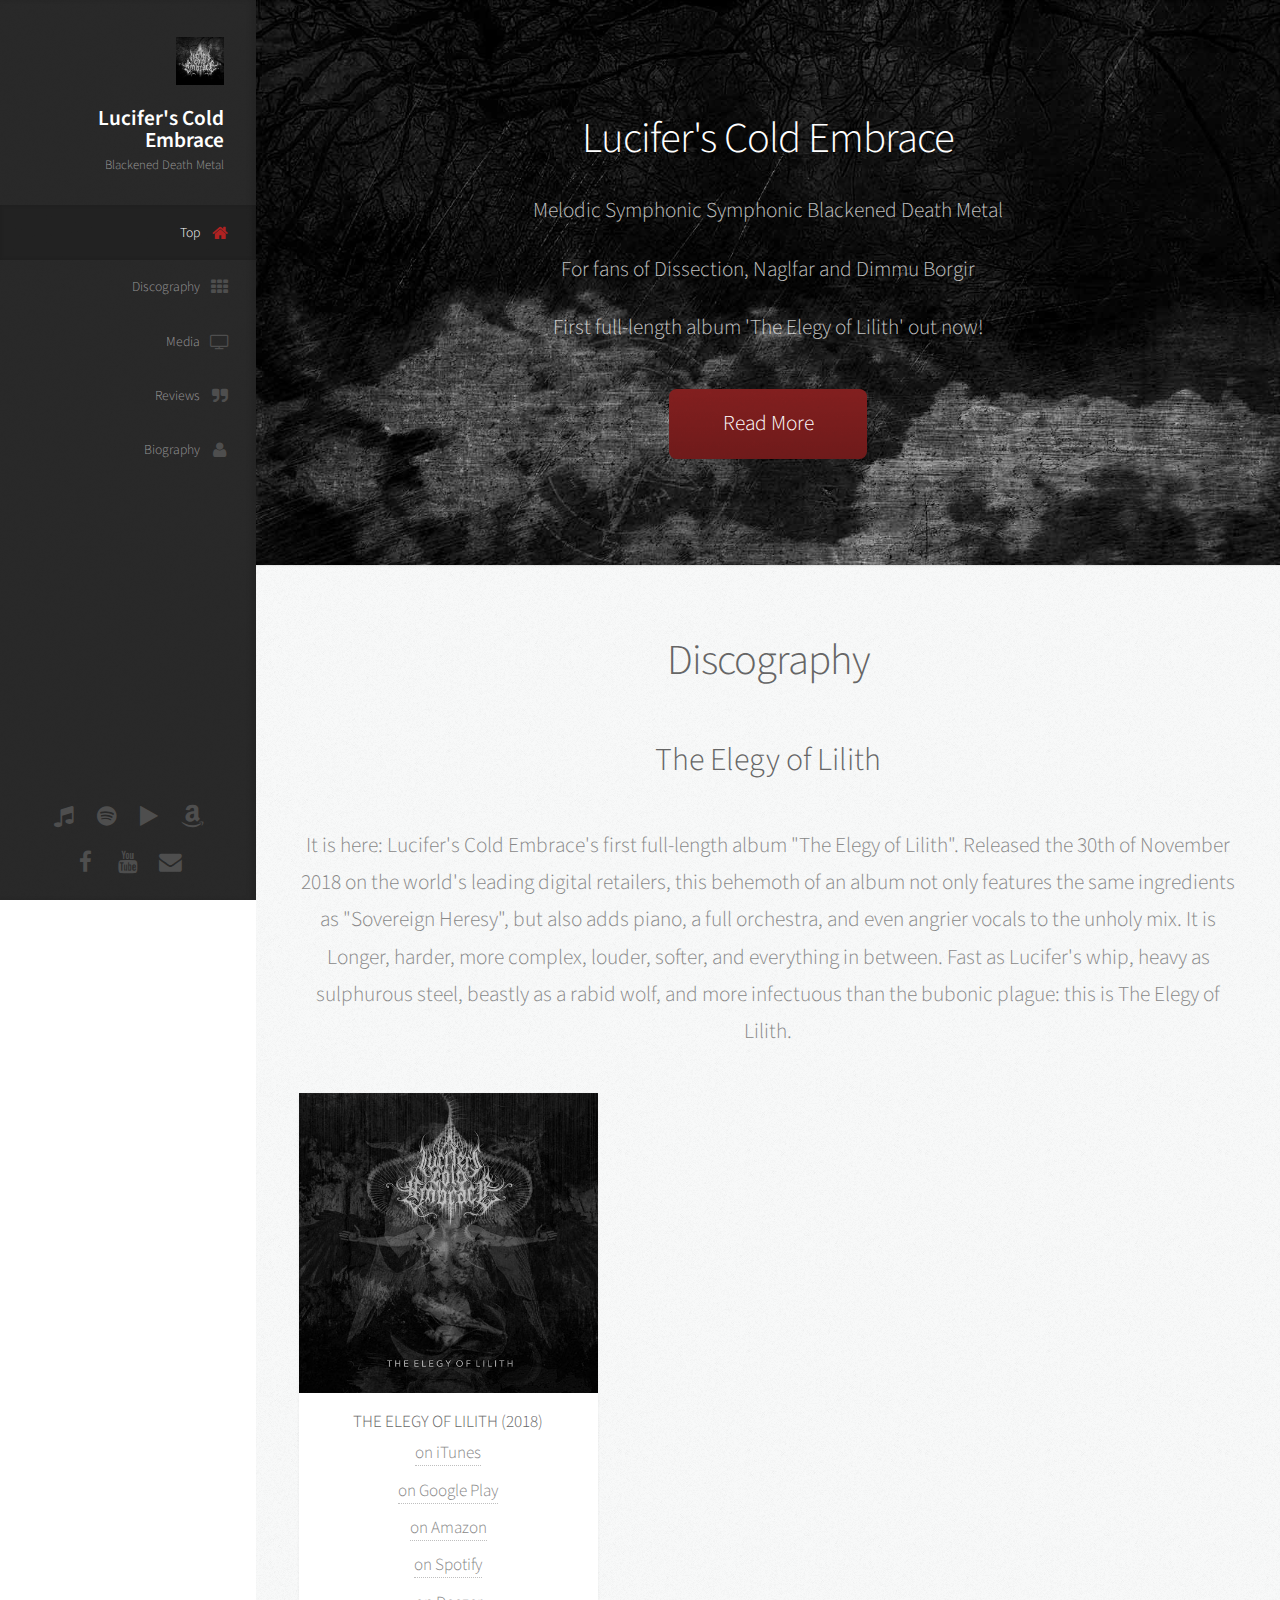
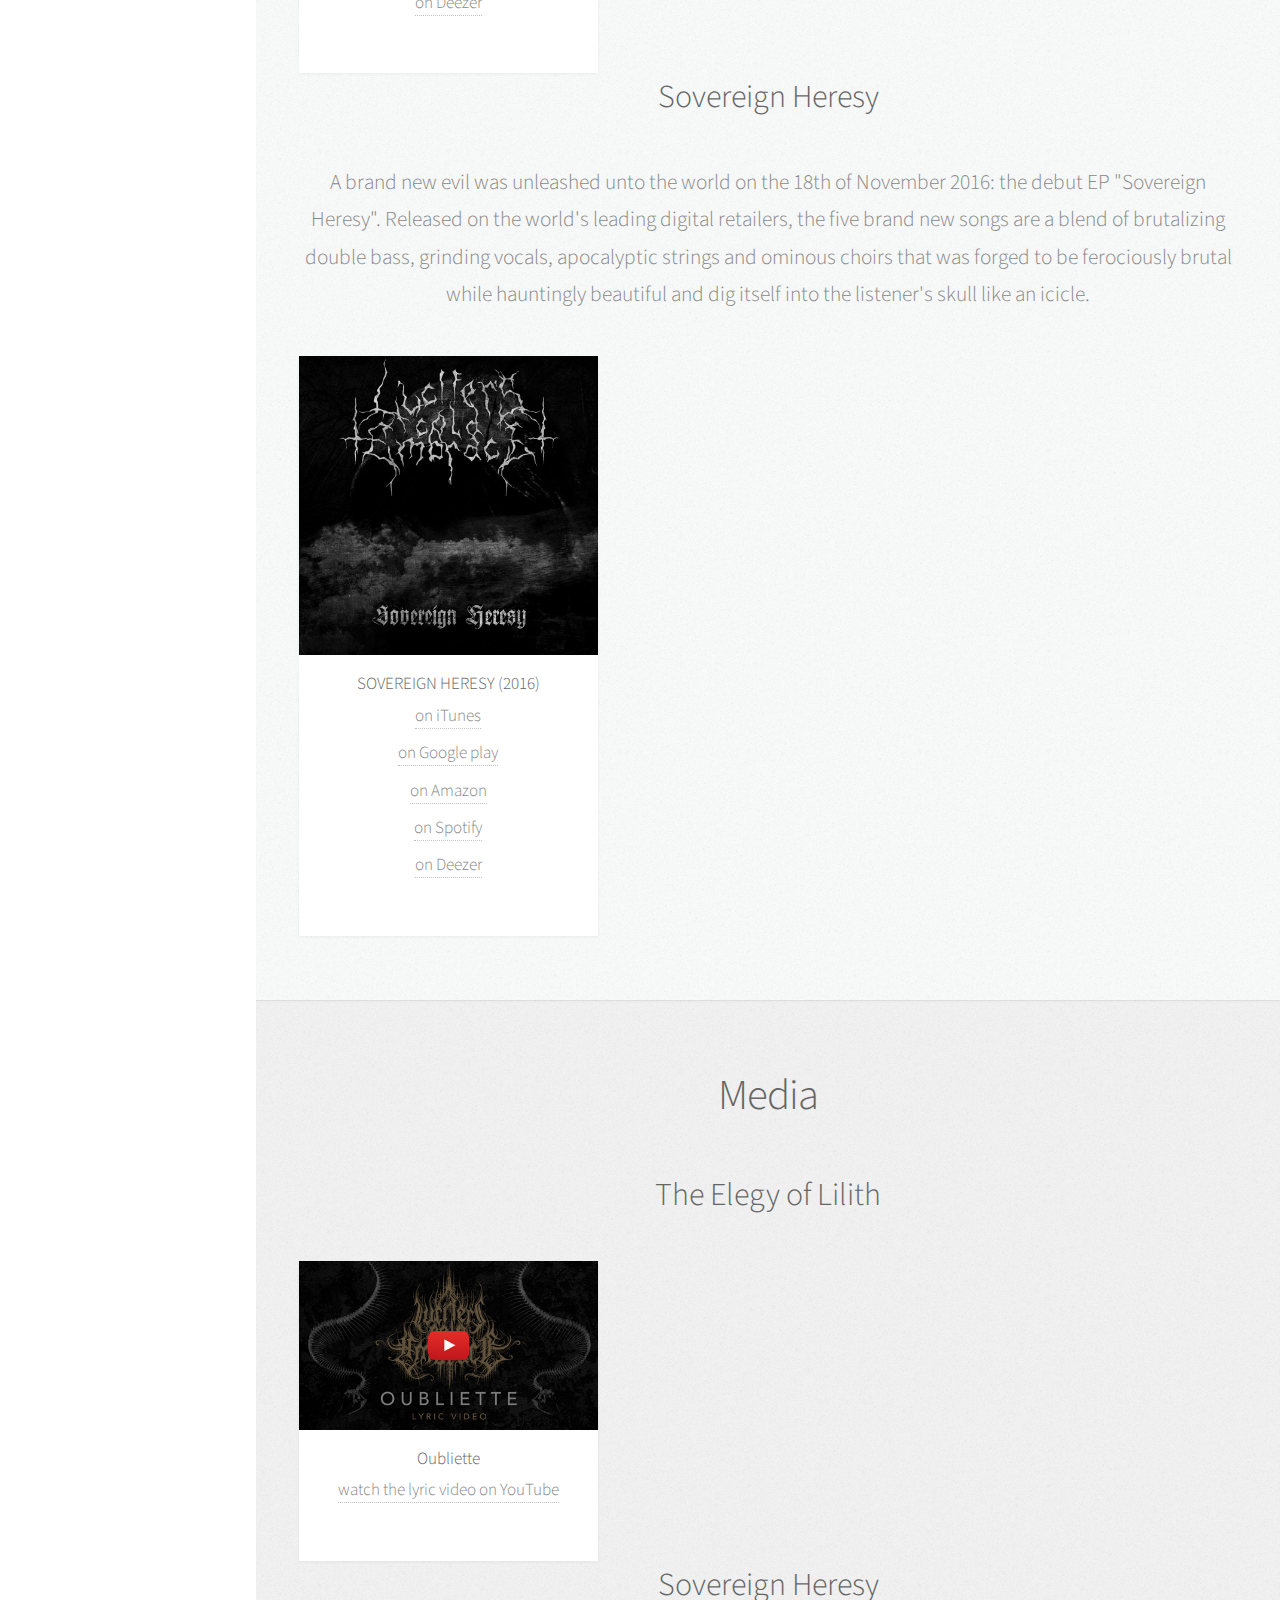
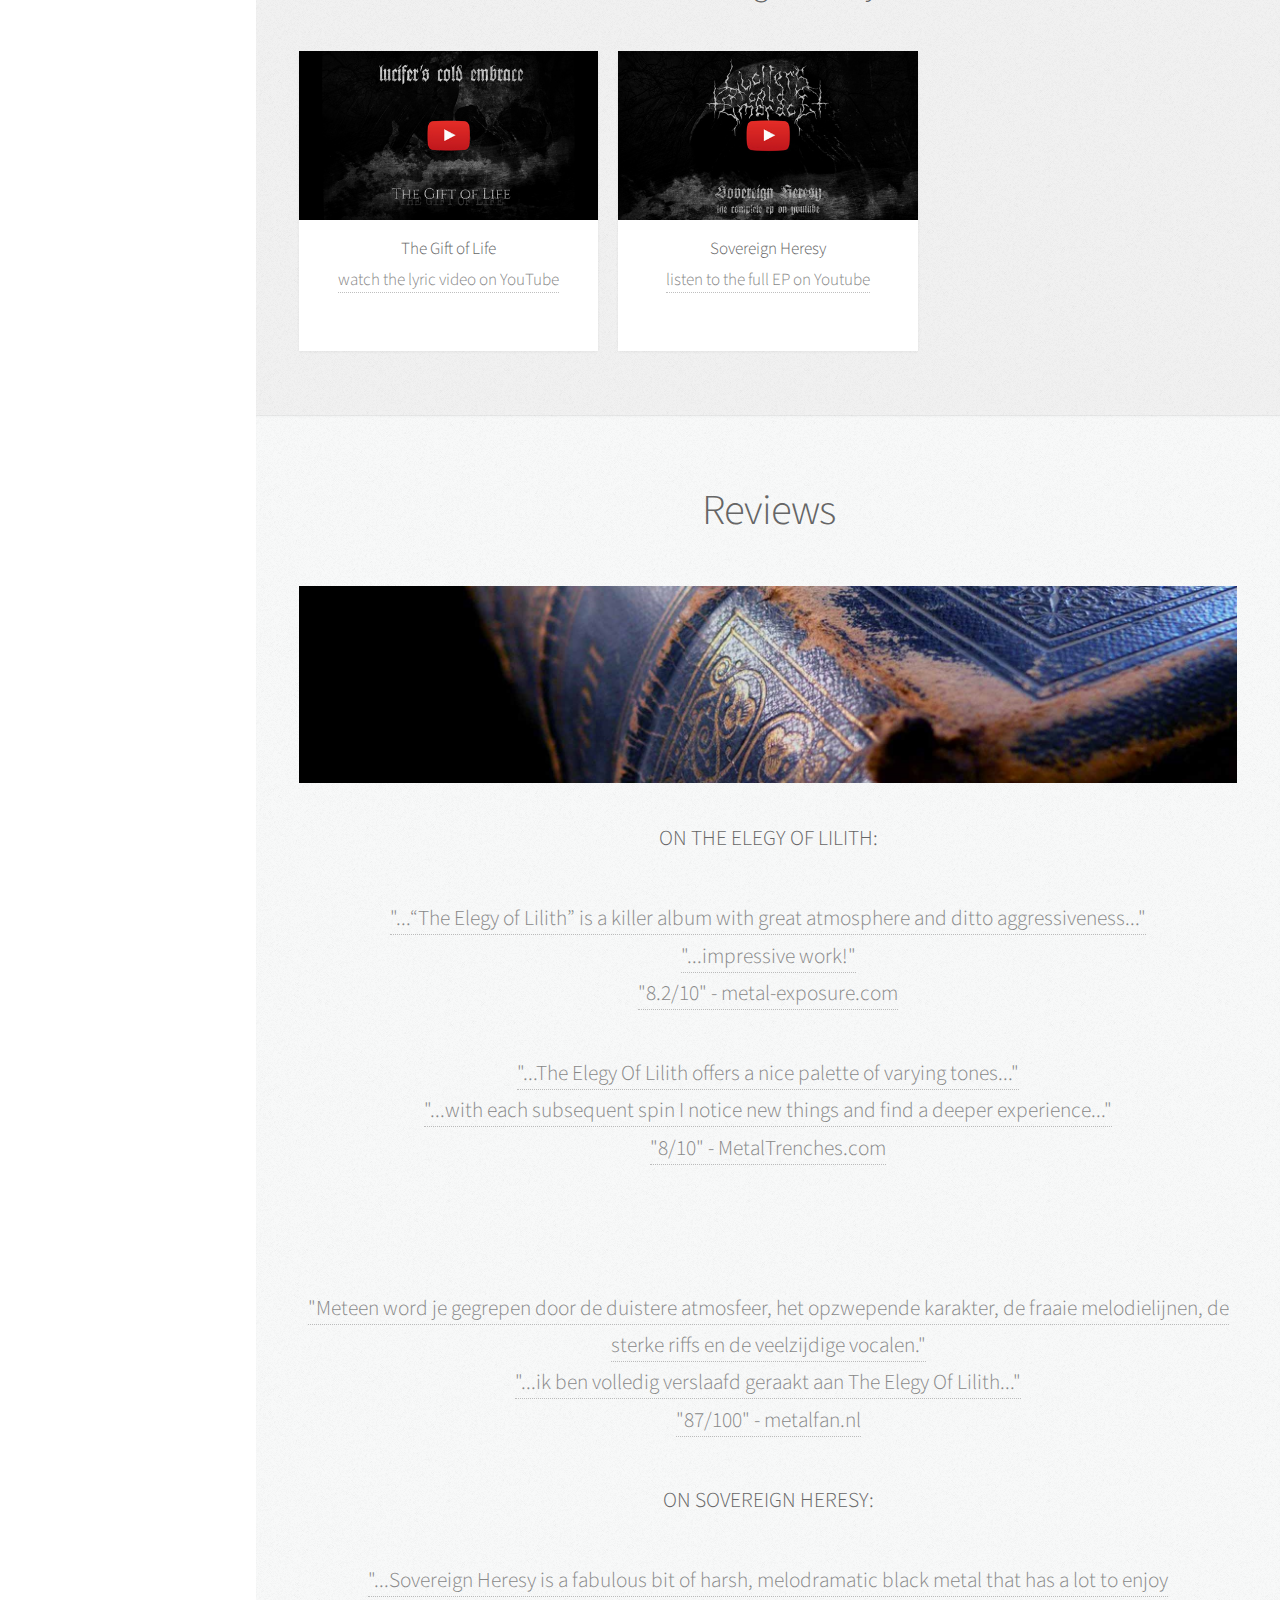
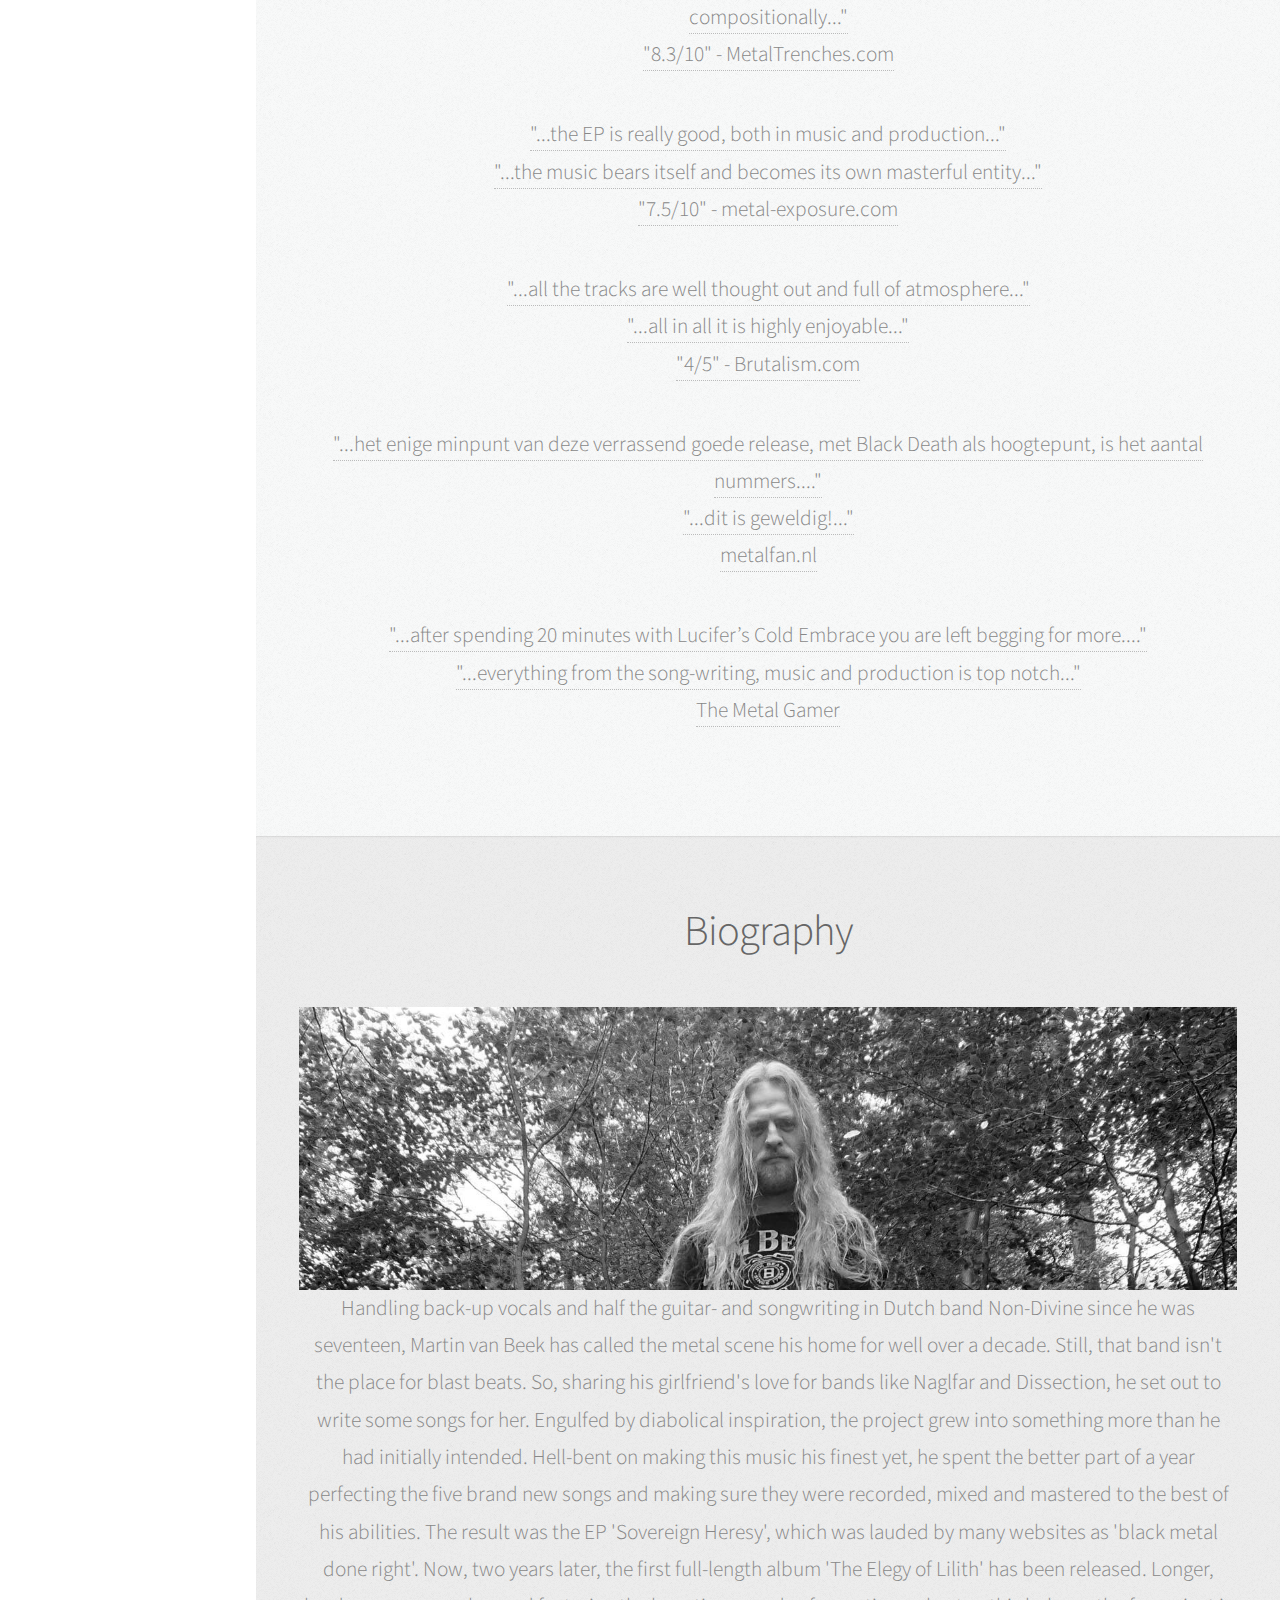
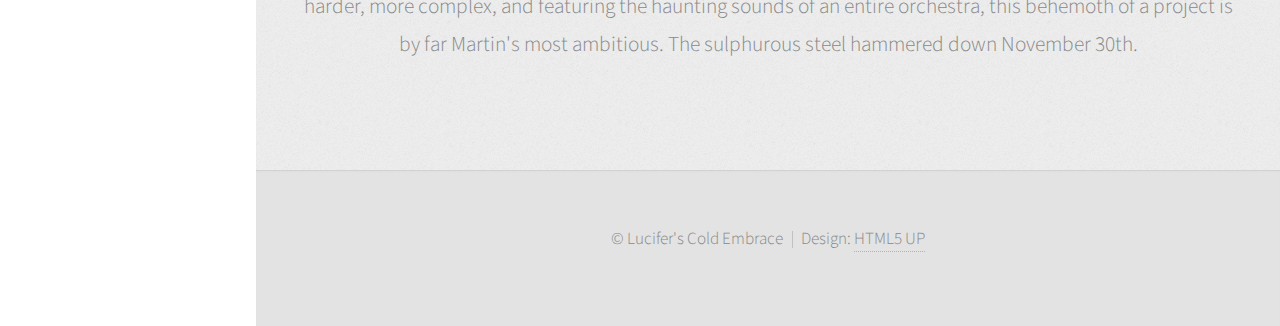
==== commit 3c52ae96: "Add files via upload" ====
--- a/index.html
+++ b/index.html
@@ -266,11 +266,15 @@
 							
 							<p>
 							<ul style="list-style-type:none">
-							<li><a href="http://metal-exposure.com/lucifers-cold-embrace-the-elegy-of-lilith/" target="_blank">"...“The Elegy of Lilith” is a killer album with great atmosphere and ditto aggressiveness..." </br/> "...impressive work!" </br/>"8.2/10" - metal-exposure.com</a></li></p>
-							
+							<li><a href="http://metal-exposure.com/lucifers-cold-embrace-the-elegy-of-lilith/" target="_blank">"...“The Elegy of Lilith” is a killer album with great atmosphere and ditto aggressiveness..." </br/> "...impressive work!" </br/>"8.2/10" - metal-exposure.com</a></li></p>						
+
 							<p>
 							<ul style="list-style-type:none">
 							<li><a href="https://metaltrenches.com/reviews/the-elegy-of-lilith-1719" target="_blank">"...The Elegy Of Lilith offers a nice palette of varying tones..." </br> "...with each subsequent spin I notice new things and find a deeper experience..." </br/> "8/10" - MetalTrenches.com</a></li></p></br/>
+
+							<p>
+							<ul style="list-style-type:none">
+							<li><a href="http://www.metalfan.nl/reviews.php?id=10781" target="_blank">"Meteen word je gegrepen door de duistere atmosfeer, het opzwepende karakter, de fraaie melodielijnen, de sterke riffs en de veelzijdige vocalen." </br/> "...ik ben volledig verslaafd geraakt aan The Elegy Of Lilith..." </br/>"87/100" - metalfan.nl</a></li></p>	
 							
 							
 							</p>
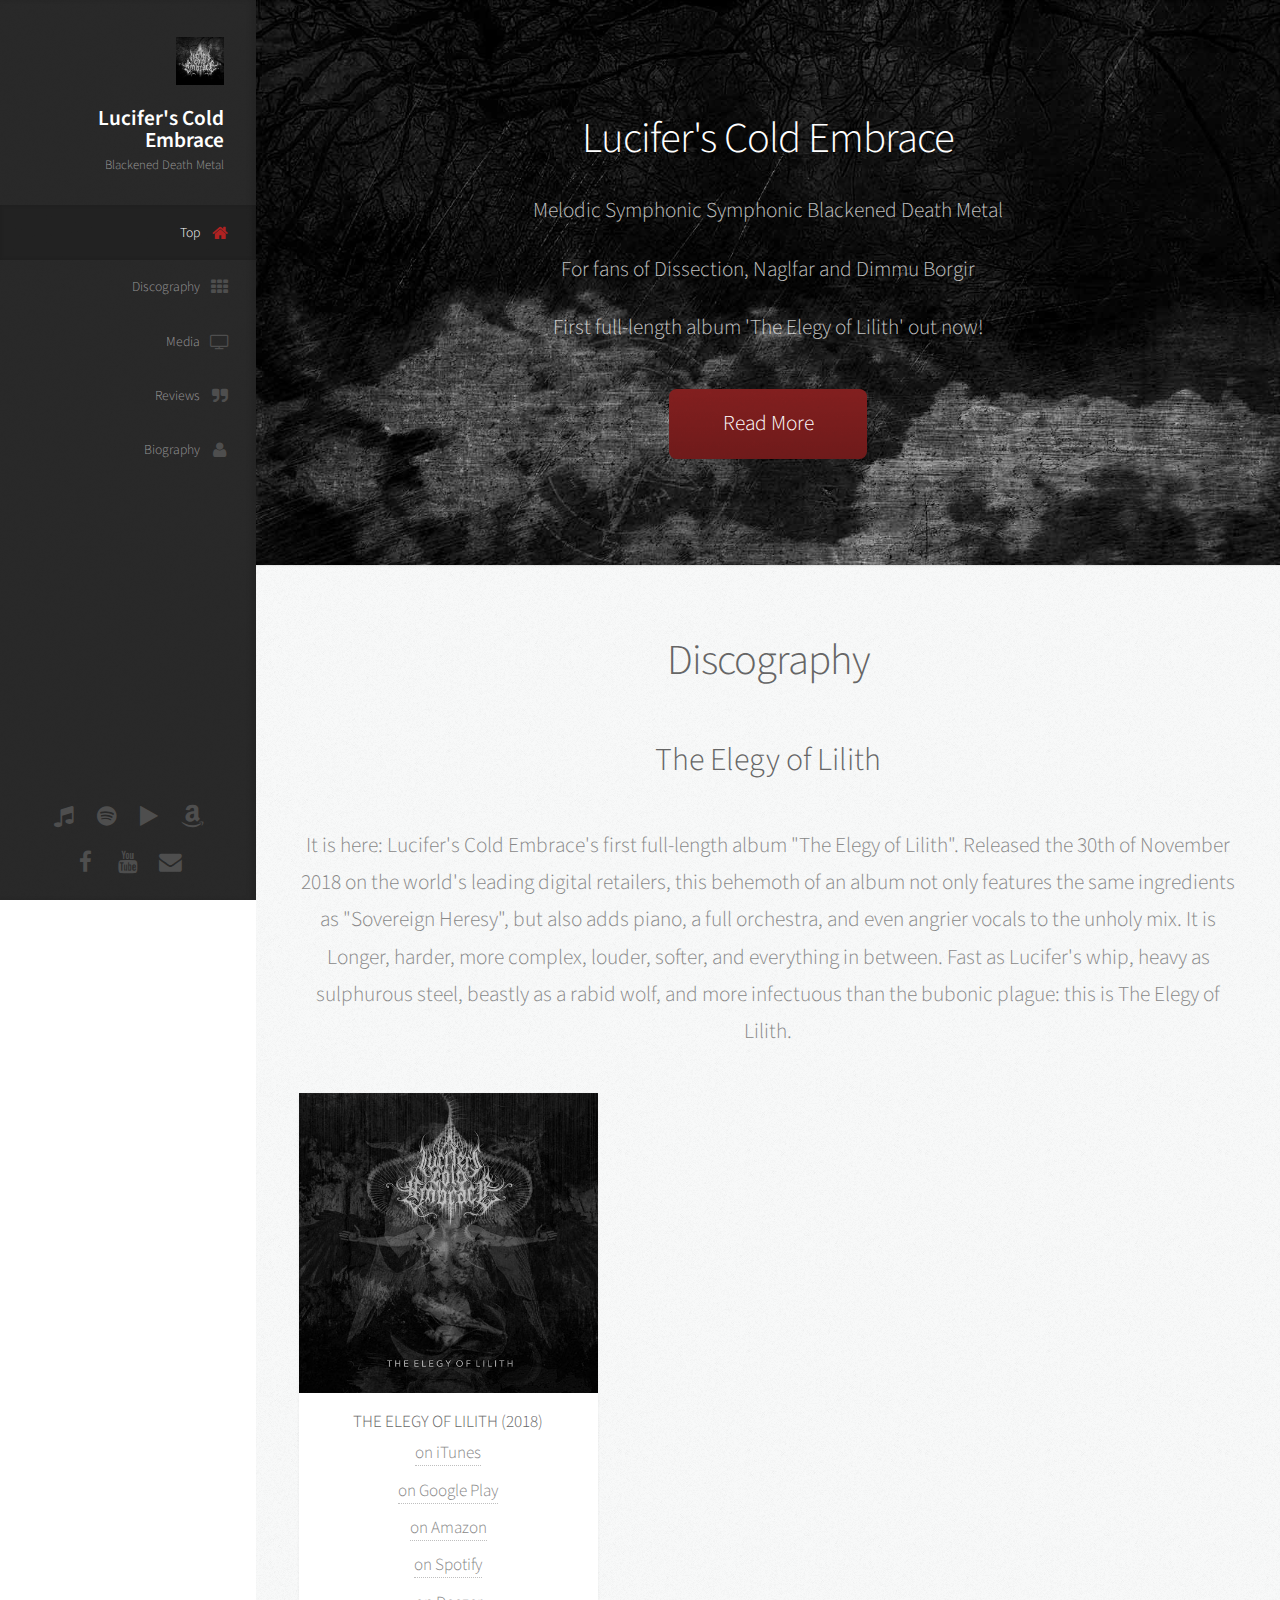
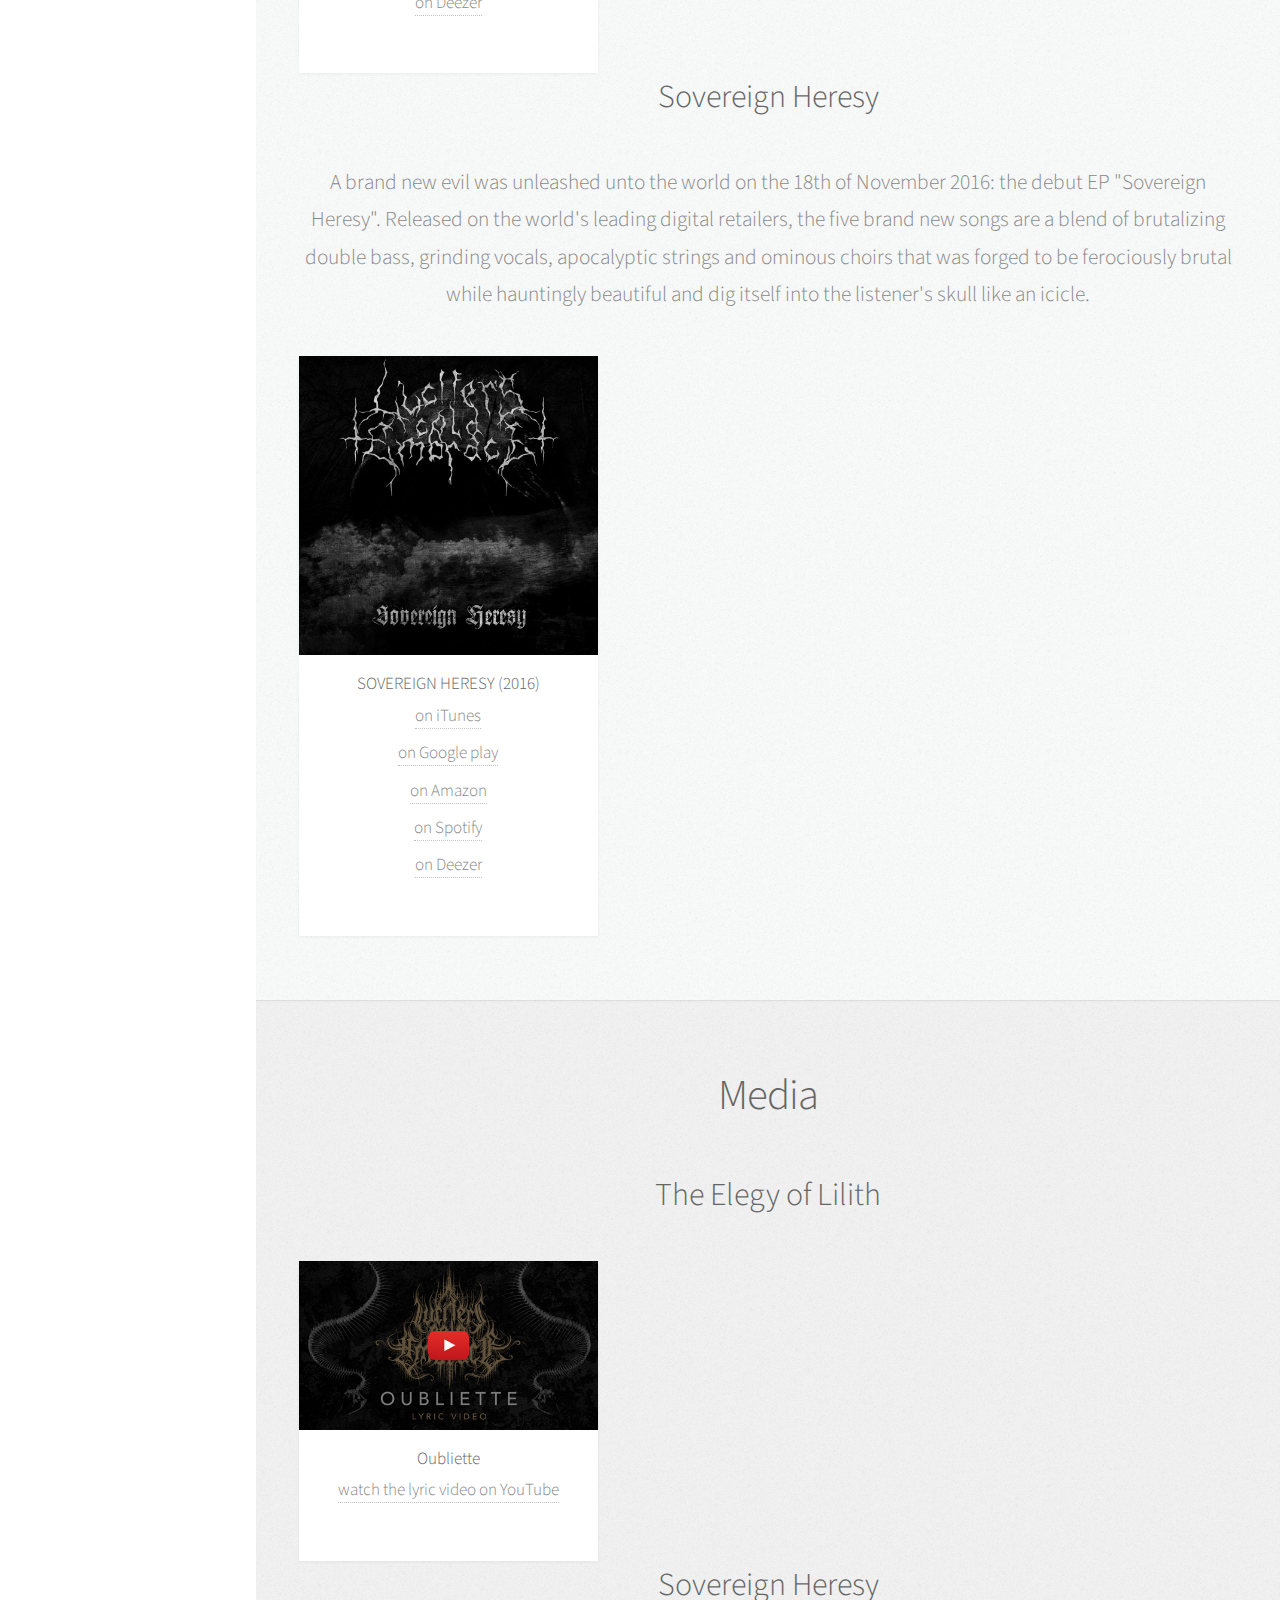
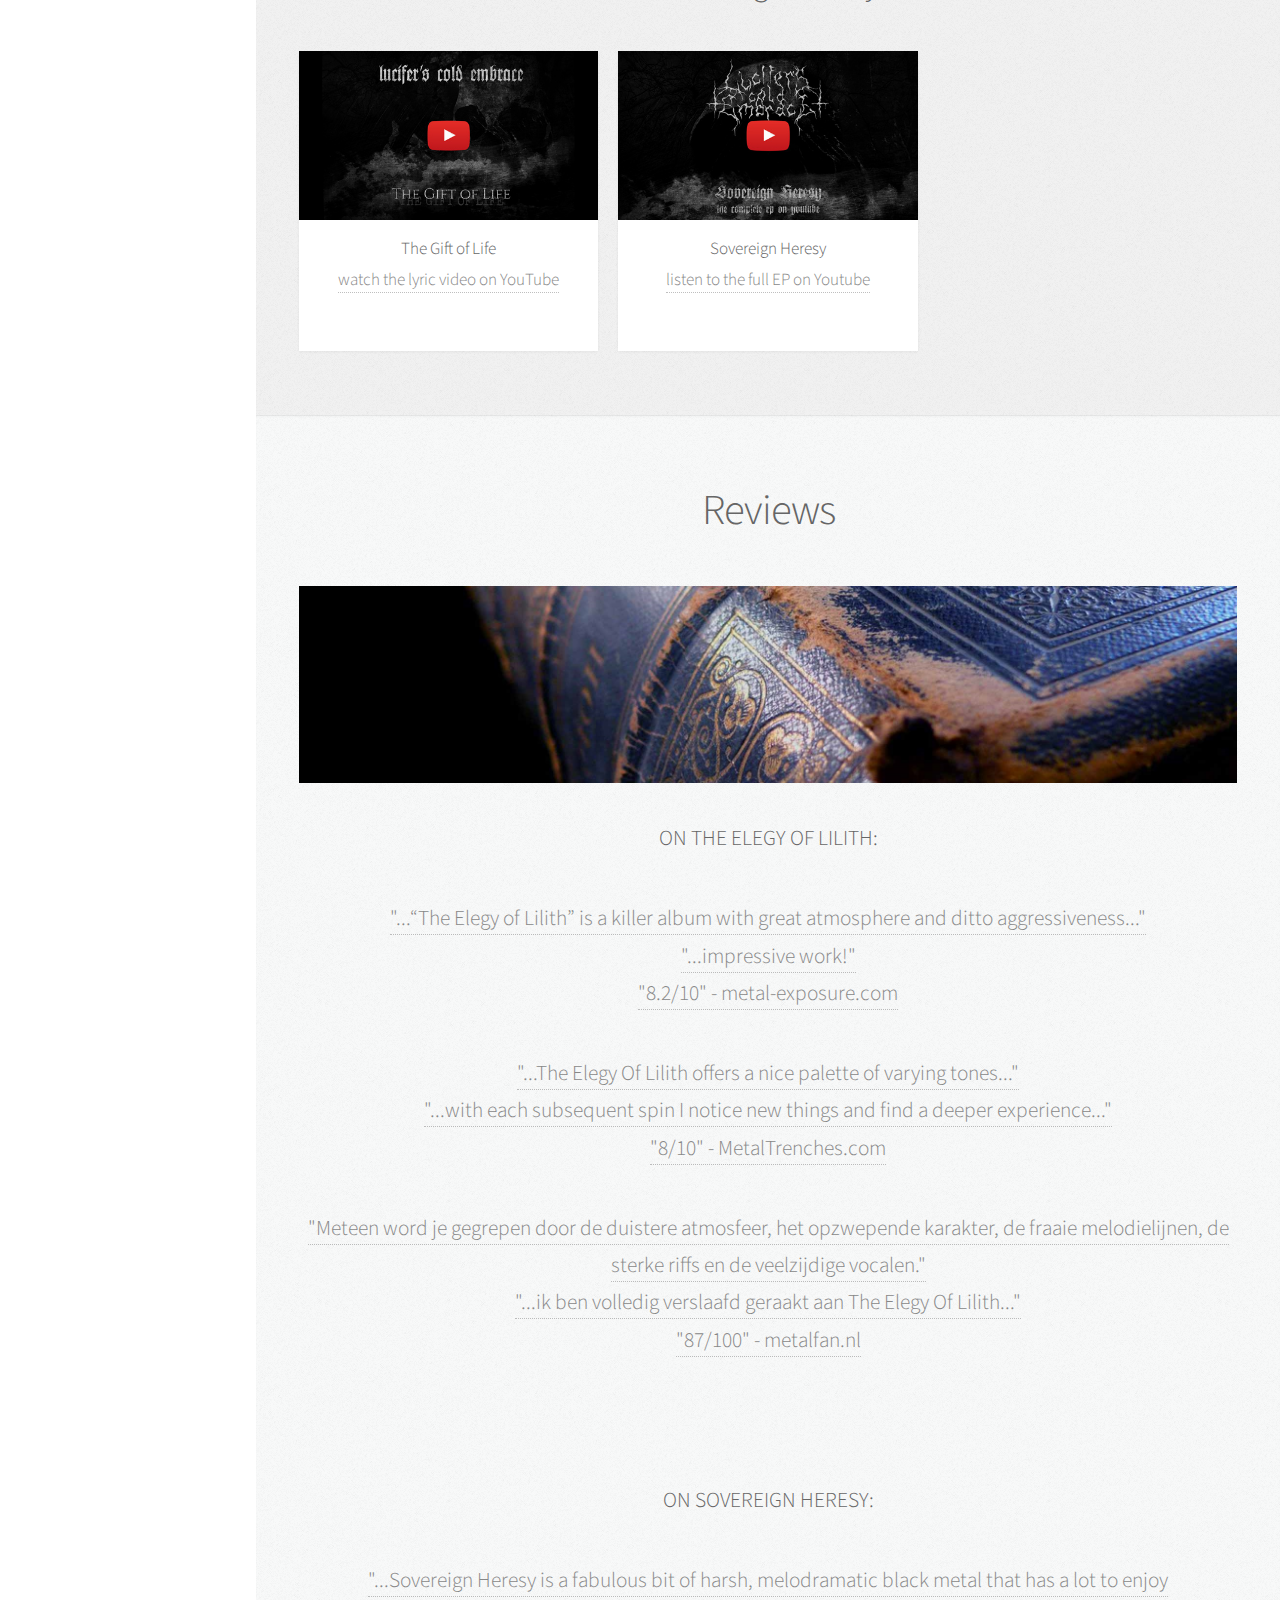
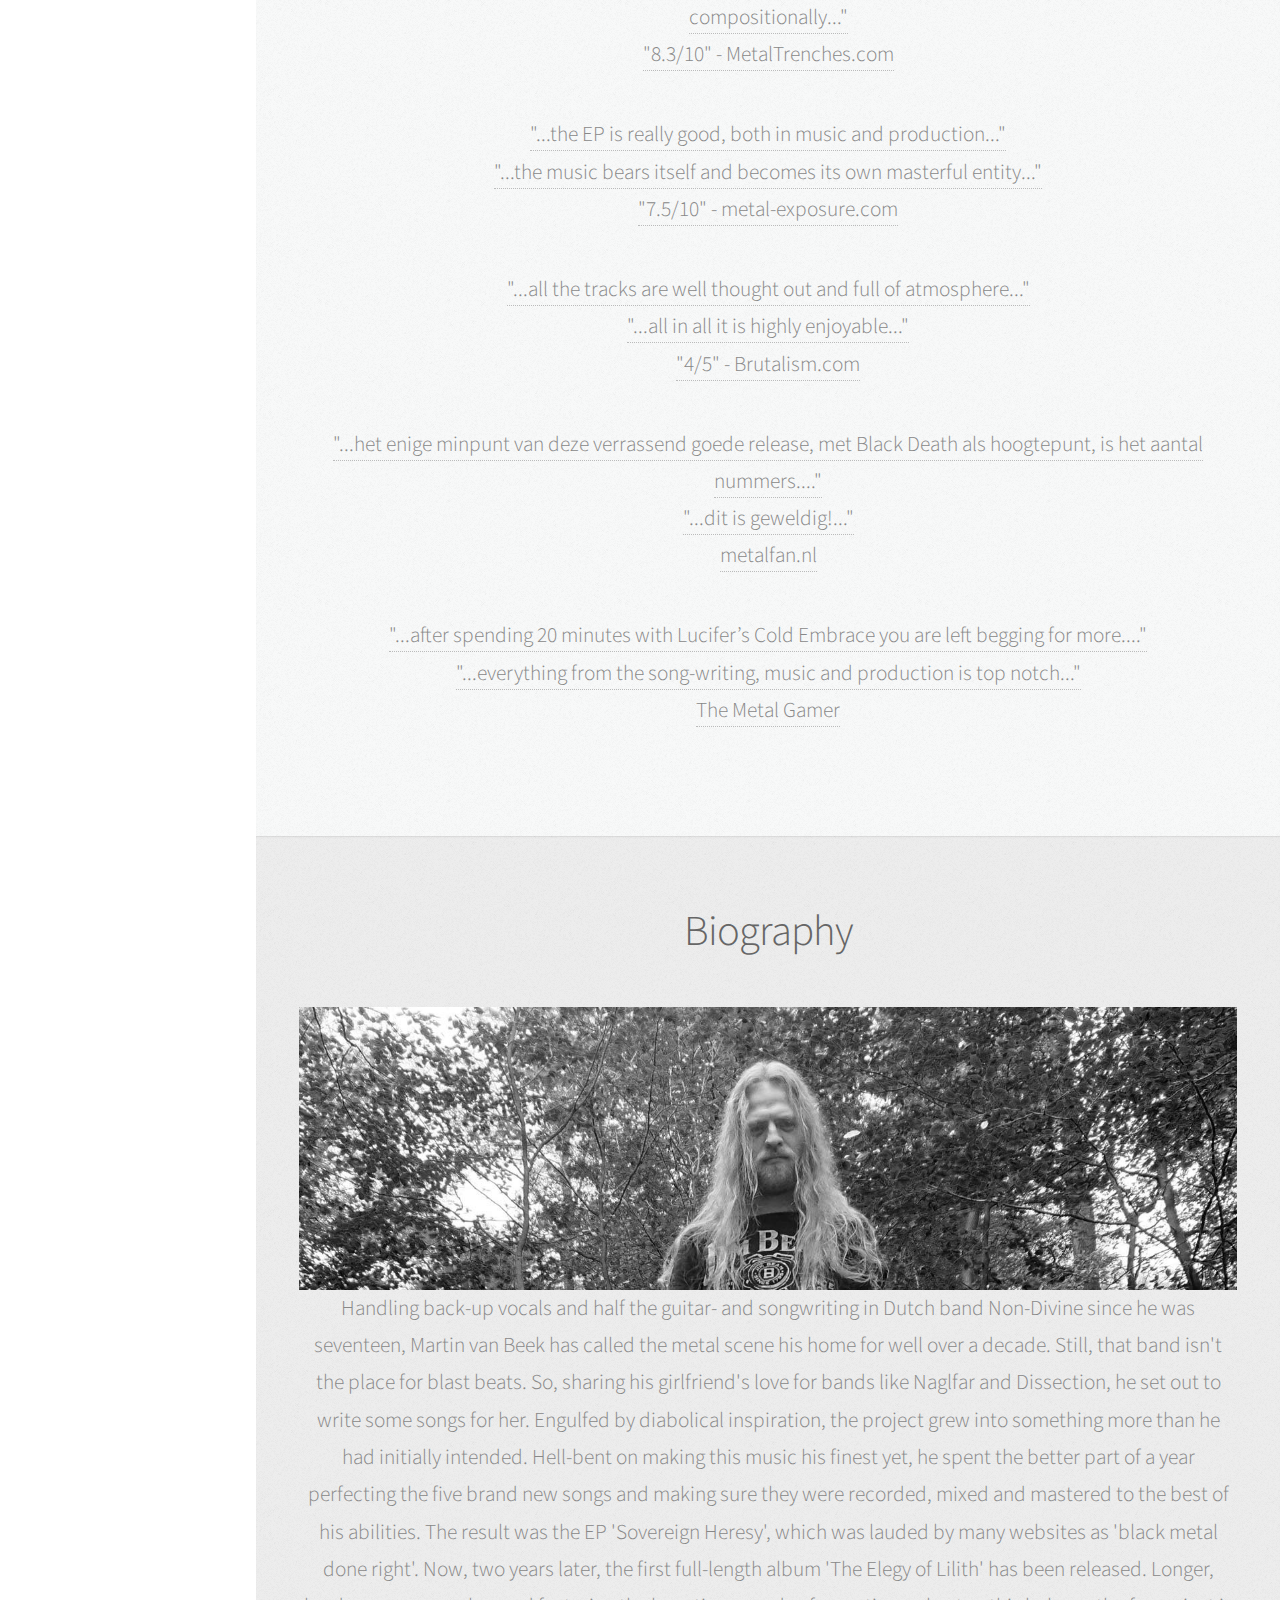
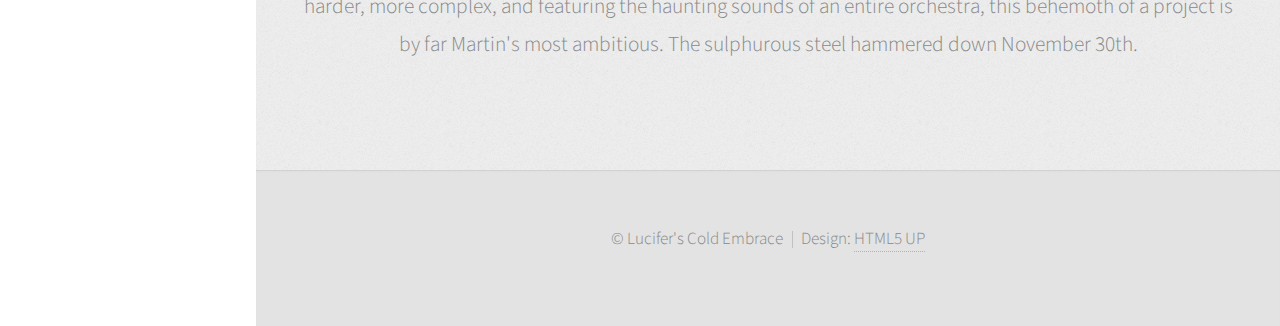
==== commit 6385be30: "Add files via upload" ====
--- a/index.html
+++ b/index.html
@@ -270,11 +270,11 @@
 
 							<p>
 							<ul style="list-style-type:none">
-							<li><a href="https://metaltrenches.com/reviews/the-elegy-of-lilith-1719" target="_blank">"...The Elegy Of Lilith offers a nice palette of varying tones..." </br> "...with each subsequent spin I notice new things and find a deeper experience..." </br/> "8/10" - MetalTrenches.com</a></li></p></br/>
-
-							<p>
-							<ul style="list-style-type:none">
-							<li><a href="http://www.metalfan.nl/reviews.php?id=10781" target="_blank">"Meteen word je gegrepen door de duistere atmosfeer, het opzwepende karakter, de fraaie melodielijnen, de sterke riffs en de veelzijdige vocalen." </br/> "...ik ben volledig verslaafd geraakt aan The Elegy Of Lilith..." </br/>"87/100" - metalfan.nl</a></li></p>	
+							<li><a href="https://metaltrenches.com/reviews/the-elegy-of-lilith-1719" target="_blank">"...The Elegy Of Lilith offers a nice palette of varying tones..." </br> "...with each subsequent spin I notice new things and find a deeper experience..." </br/> "8/10" - MetalTrenches.com</a></li></p>
+
+							<p>
+							<ul style="list-style-type:none">
+							<li><a href="http://www.metalfan.nl/reviews.php?id=10781" target="_blank">"Meteen word je gegrepen door de duistere atmosfeer, het opzwepende karakter, de fraaie melodielijnen, de sterke riffs en de veelzijdige vocalen." </br/> "...ik ben volledig verslaafd geraakt aan The Elegy Of Lilith..." </br/>"87/100" - metalfan.nl</a></li></p></br/>
 							
 							
 							</p>
